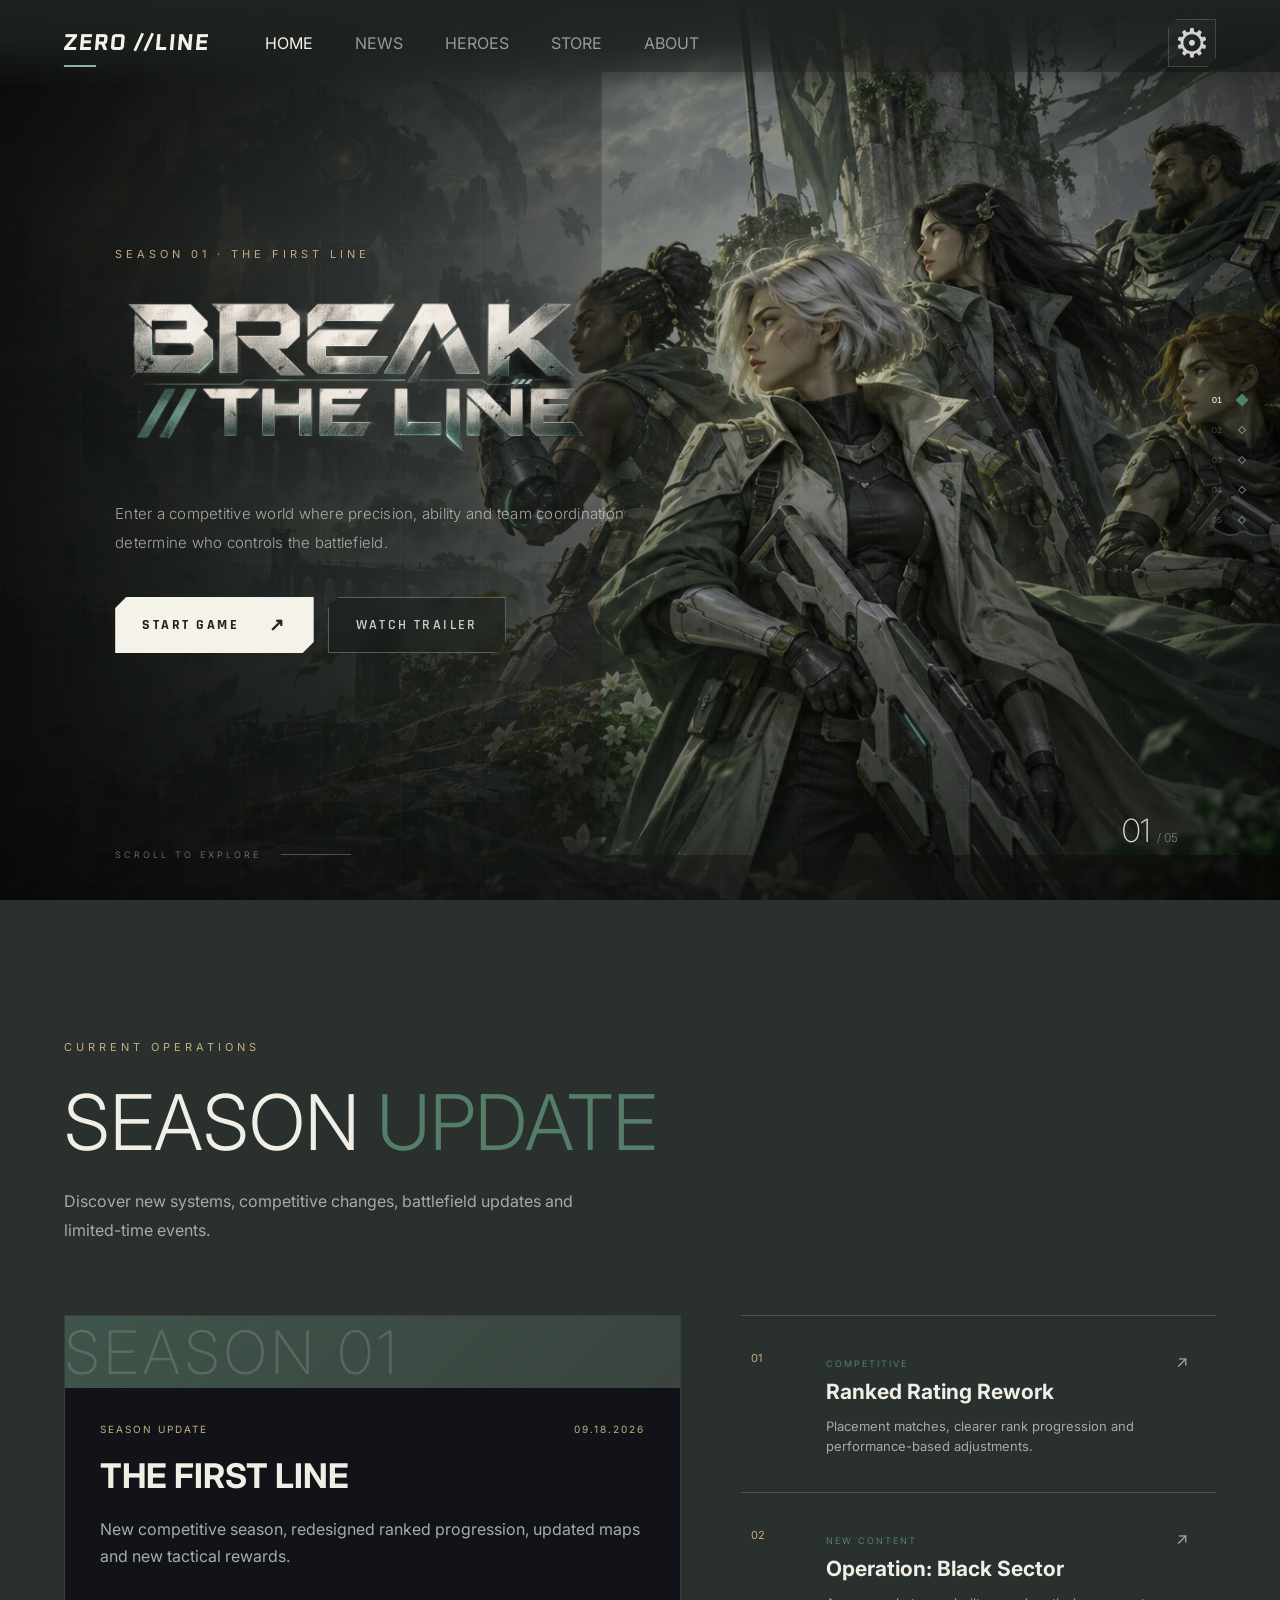
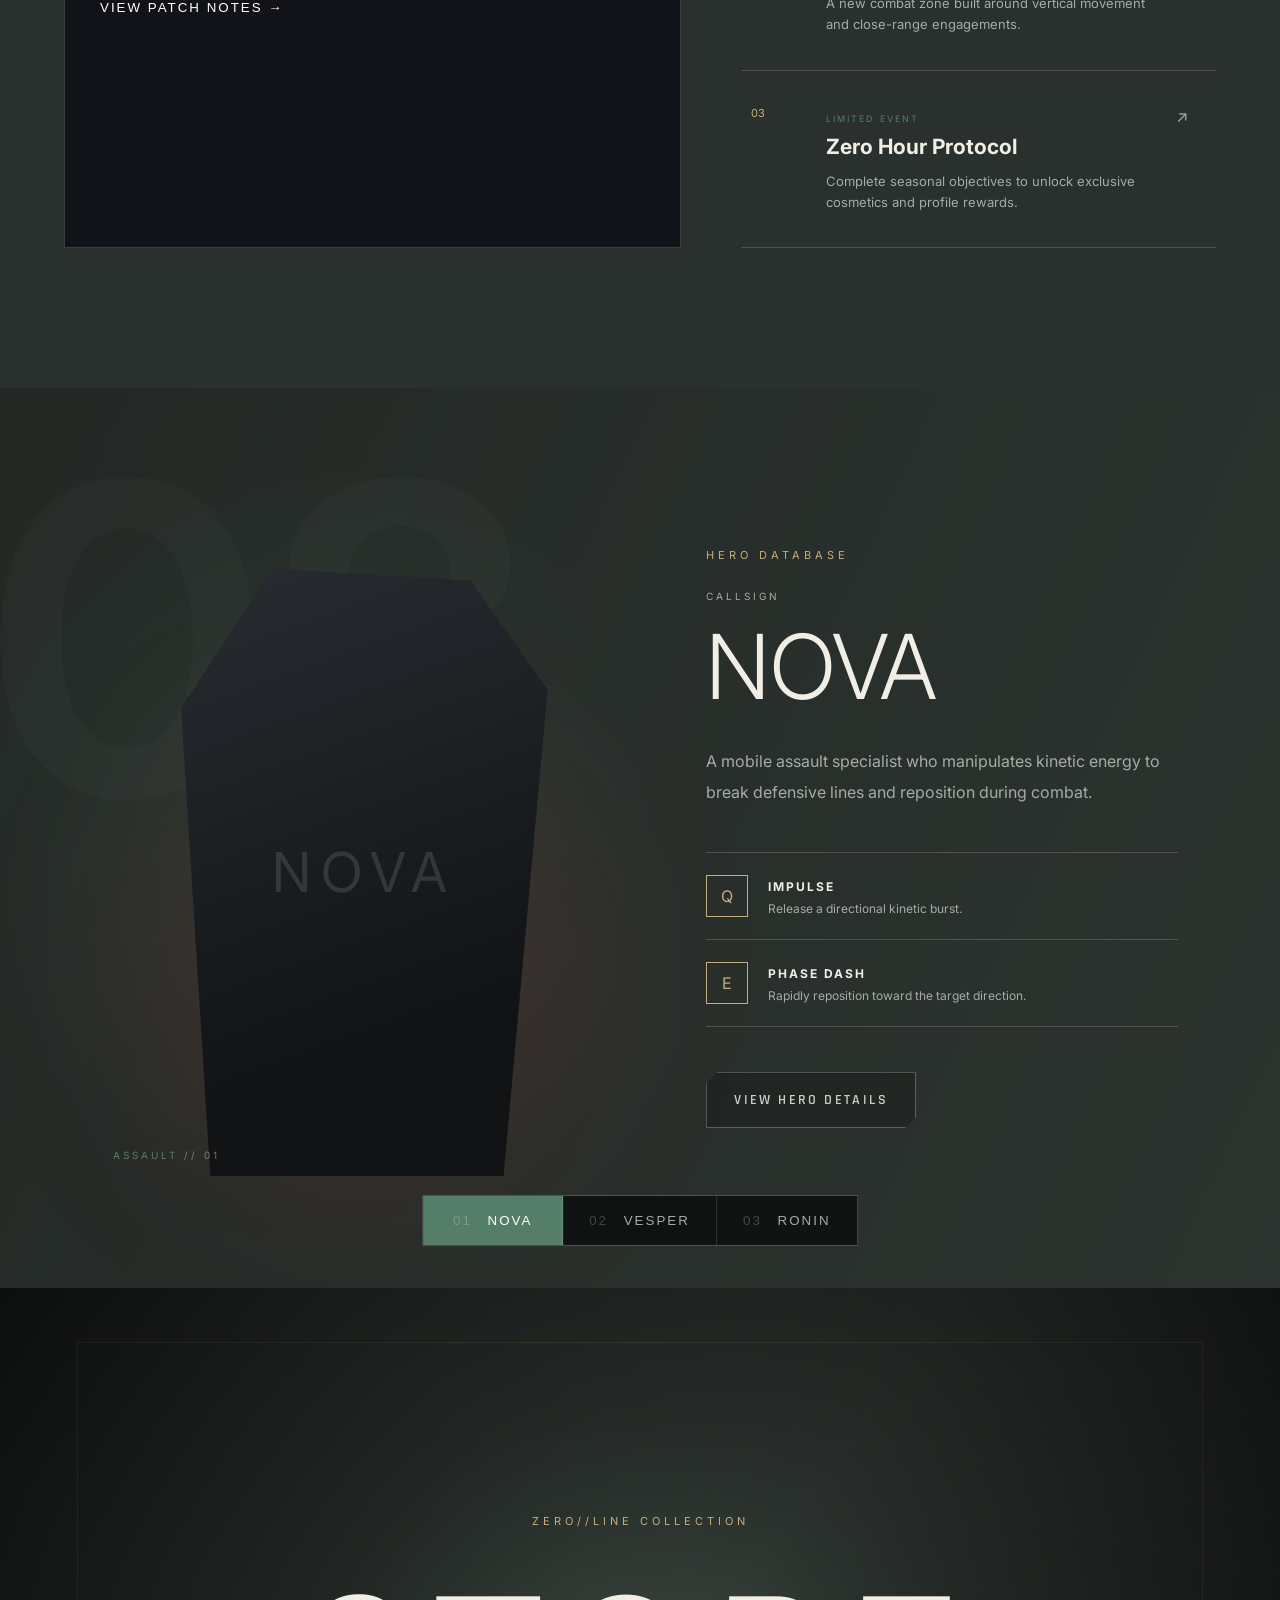
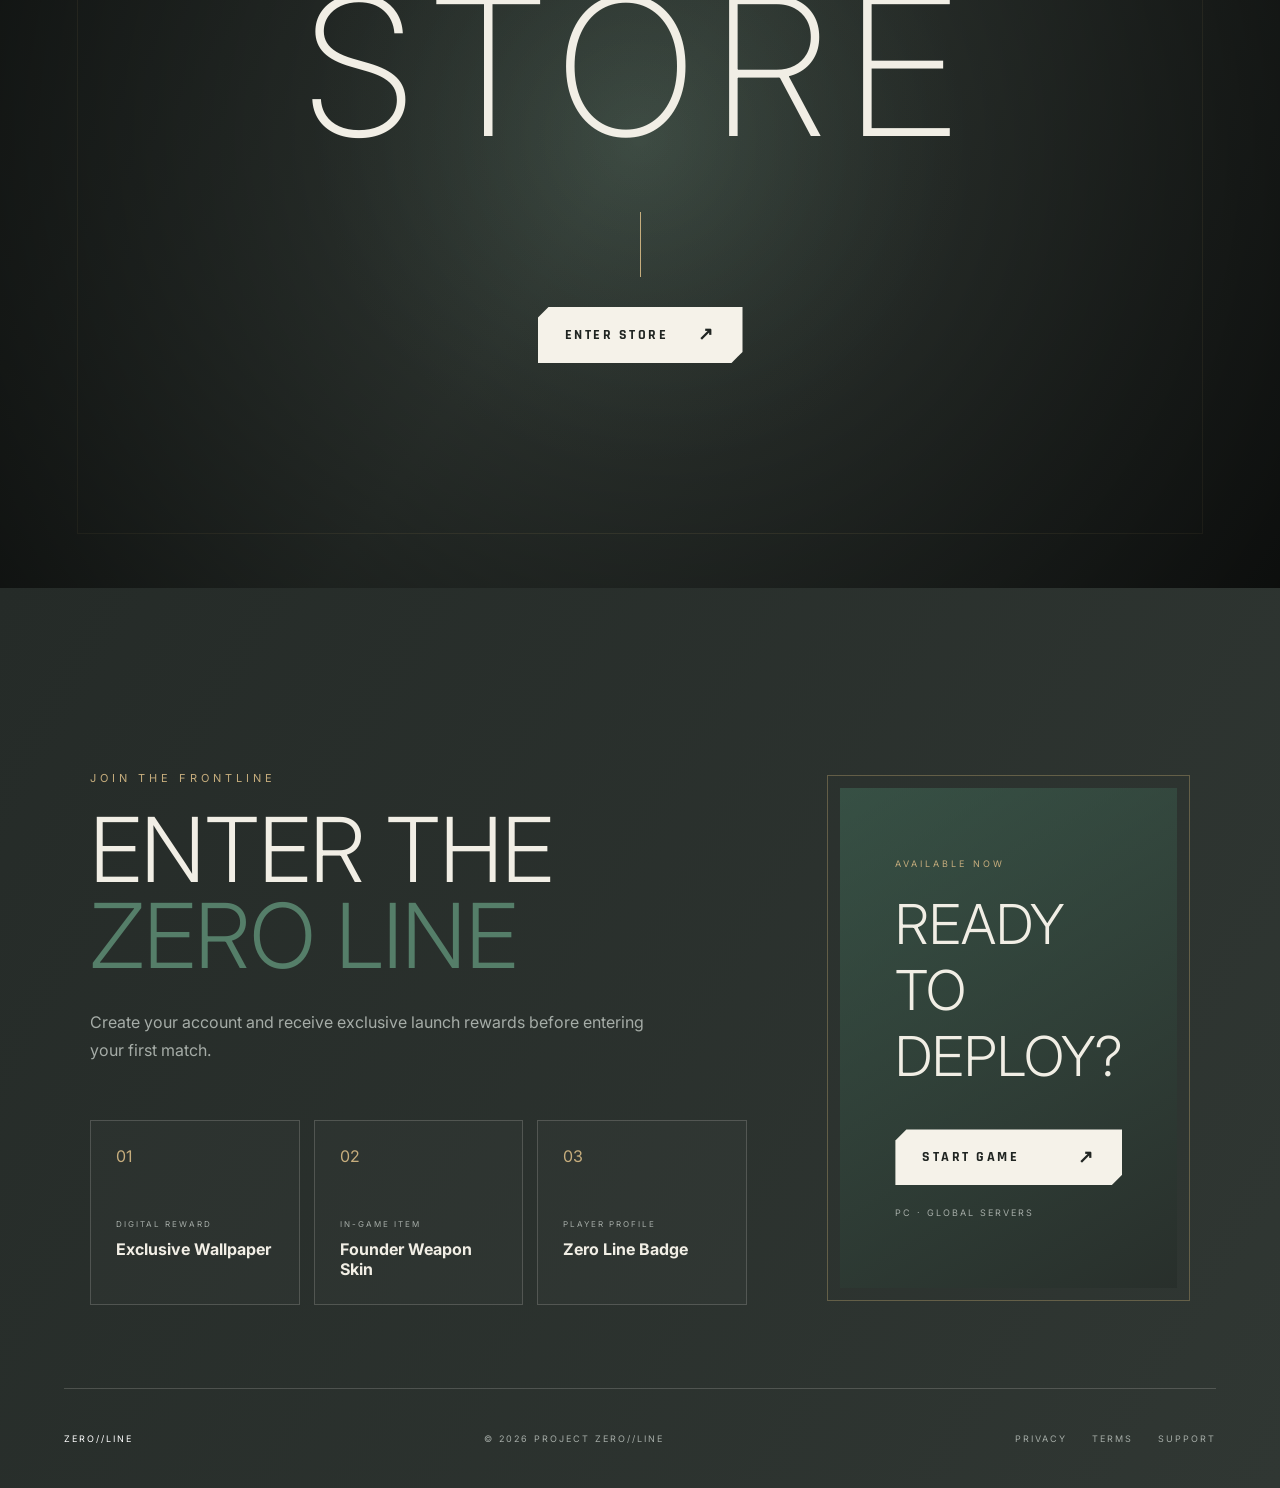
==== index.html @ 8a10694a "Initial commit: ZERO-LINE website" ====
<!DOCTYPE html>
<html lang="en">

<head>
    <meta charset="UTF-8">
    <meta name="viewport" content="width=device-width, initial-scale=1.0">

    <title>PROJECT: ZERO//LINE</title>
    <link rel="preconnect" href="https://fonts.googleapis.com">

    <link rel="preconnect" href="https://fonts.gstatic.com" crossorigin>

    <link
        href="https://fonts.googleapis.com/css2?family=Inter:wght@300;400;500;600&family=Oxanium:wght@400;500;600;700&family=Rajdhani:wght@400;500;600;700&display=swap"
        rel="stylesheet">

    <link rel="stylesheet" href="./mainpage.css">

    <link rel="stylesheet" href="./mainpage.css">
</head>

<body>

    <!-- =========================
         FLOATING PARTICLES
    ========================== -->
    <div class="particle-layer" id="particleLayer"></div>


    <!-- =========================
         HEADER
    ========================== -->
    <header class="site-header">

        <div class="header-inner">

            <!-- Logo + Navigation -->
            <div class="brand-nav">

                <a class="game-logo" href="#home">
                    <span class="logo-zero">ZERO</span>
                    <span class="logo-line">//LINE</span>
                </a>

                <nav class="main-nav">

                    <a href="#home" class="nav-link active">HOME</a>

                    <a href="#updates" class="nav-link">
                        NEWS
                    </a>

                    <a href="#heroes" class="nav-link">
                        HEROES
                    </a>

                    <a href="#store" class="nav-link">
                        STORE
                    </a>

                    <a href="#join" class="nav-link">
                        ABOUT
                    </a>

                </nav>

            </div>


            <!-- Right Actions -->
            <div class="header-actions">

                <button class="icon-button">
                    ⚙
                </button>

            </div>

        </div>

    </header>


    <!-- =========================
         RIGHT PAGE NAVIGATION
    ========================== -->
    <aside class="page-pagination">

        <div class="pagination-progress">
            <div class="pagination-line"></div>
        </div>

        <button class="page-dot active" data-target="home">
            <span class="page-number">01</span>
            <span class="dot"></span>
        </button>

        <button class="page-dot" data-target="updates">
            <span class="page-number">02</span>
            <span class="dot"></span>
        </button>

        <button class="page-dot" data-target="heroes">
            <span class="page-number">03</span>
            <span class="dot"></span>
        </button>

        <button class="page-dot" data-target="store">
            <span class="page-number">04</span>
            <span class="dot"></span>
        </button>

        <button class="page-dot" data-target="join">
            <span class="page-number">05</span>
            <span class="dot"></span>
        </button>

    </aside>


    <main>


        <!-- ==================================================
             PAGE 01
             HERO
        =================================================== -->
        <section class="section hero-section" id="home">

            <div class="hero-background"></div>



            <!-- Glitch Layer -->
            <div class="hero-glitch" id="heroGlitch"></div>

            <div class="hero-vignette"></div>



            <div class="hero-content">

                <p class="eyebrow reveal">
                    SEASON 01 · THE FIRST LINE
                </p>

                <div class="hero-title-wrap">

                    <img src="./image/name_picture.png" alt="Break The Line" class="hero-title-art">

                </div>

                <p class="hero-description reveal">

                    Enter a competitive world where precision,
                    ability and team coordination determine
                    who controls the battlefield.

                </p>


                <div class="hero-buttons reveal">

                    <button class="play-button main-play">
                        START GAME

                        <span>↗</span>
                    </button>

                    <button class="secondary-button">
                        WATCH TRAILER
                    </button>

                </div>

            </div>


            <div class="scroll-hint">

                <span>
                    SCROLL TO EXPLORE
                </span>

                <div class="scroll-line"></div>

            </div>


            <div class="section-index">
                01
                <span>/ 05</span>
            </div>

        </section>



        <!-- ==================================================
             PAGE 02
             UPDATE / NEWS
        =================================================== -->
        <section class="section updates-section" id="updates">

            <div class="section-container">


                <div class="section-heading reveal">

                    <p class="eyebrow">
                        CURRENT OPERATIONS
                    </p>

                    <h2>
                        SEASON
                        <span>UPDATE</span>
                    </h2>

                    <p class="heading-description">

                        Discover new systems, competitive changes,
                        battlefield updates and limited-time events.

                    </p>

                </div>



                <div class="update-layout">


                    <!-- Featured -->
                    <article class="featured-update reveal">

                        <div class="update-image update-image-main">

                            <span>
                                SEASON 01
                            </span>

                        </div>


                        <div class="update-content">

                            <div class="update-meta">

                                <span>SEASON UPDATE</span>

                                <span>09.18.2026</span>

                            </div>


                            <h3>
                                THE FIRST LINE
                            </h3>


                            <p>

                                New competitive season,
                                redesigned ranked progression,
                                updated maps and new tactical rewards.

                            </p>


                            <button class="text-link">

                                VIEW PATCH NOTES

                                <span>→</span>

                            </button>

                        </div>

                    </article>



                    <!-- Cards -->
                    <div class="update-list">


                        <article class="update-card reveal">

                            <div class="update-number">
                                01
                            </div>

                            <div>

                                <span class="card-category">
                                    COMPETITIVE
                                </span>

                                <h4>
                                    Ranked Rating Rework
                                </h4>

                                <p>

                                    Placement matches,
                                    clearer rank progression and
                                    performance-based adjustments.

                                </p>

                            </div>

                            <span class="card-arrow">
                                ↗
                            </span>

                        </article>



                        <article class="update-card reveal">

                            <div class="update-number">
                                02
                            </div>

                            <div>

                                <span class="card-category">
                                    NEW CONTENT
                                </span>

                                <h4>
                                    Operation: Black Sector
                                </h4>

                                <p>

                                    A new combat zone built around
                                    vertical movement and close-range
                                    engagements.

                                </p>

                            </div>

                            <span class="card-arrow">
                                ↗
                            </span>

                        </article>



                        <article class="update-card reveal">

                            <div class="update-number">
                                03
                            </div>

                            <div>

                                <span class="card-category">
                                    LIMITED EVENT
                                </span>

                                <h4>
                                    Zero Hour Protocol
                                </h4>

                                <p>

                                    Complete seasonal objectives
                                    to unlock exclusive cosmetics
                                    and profile rewards.

                                </p>

                            </div>

                            <span class="card-arrow">
                                ↗
                            </span>

                        </article>


                    </div>

                </div>

            </div>

        </section>



        <!-- ==================================================
             PAGE 03
             HERO SHOWCASE
        =================================================== -->
        <section class="section heroes-section" id="heroes">


            <div class="heroes-background-number">
                03
            </div>


            <div class="hero-showcase">


                <!-- LEFT -->
                <div class="hero-art-panel hero-slide-left">

                    <div class="hero-art-glow"></div>

                    <div class="hero-display-image" id="heroImage">

                        <span id="heroImageText">
                            NOVA
                        </span>

                    </div>


                    <div class="hero-role">

                        <span id="heroRole">
                            ASSAULT
                        </span>

                        // 01

                    </div>

                </div>



                <!-- RIGHT -->
                <div class="hero-information hero-slide-right">


                    <p class="eyebrow">
                        HERO DATABASE
                    </p>


                    <div class="hero-name-wrapper">

                        <span class="hero-call-sign">
                            CALLSIGN
                        </span>


                        <h2 id="heroName">
                            NOVA
                        </h2>

                    </div>



                    <p class="hero-lore" id="heroDescription">

                        A mobile assault specialist who manipulates
                        kinetic energy to break defensive lines
                        and reposition during combat.

                    </p>



                    <div class="ability-list">


                        <div class="ability">

                            <span class="ability-key">
                                Q
                            </span>

                            <div>

                                <strong id="ability1Name">
                                    IMPULSE
                                </strong>

                                <p id="ability1Description">
                                    Release a directional kinetic burst.
                                </p>

                            </div>

                        </div>



                        <div class="ability">

                            <span class="ability-key">
                                E
                            </span>

                            <div>

                                <strong id="ability2Name">
                                    PHASE DASH
                                </strong>

                                <p id="ability2Description">
                                    Rapidly reposition toward the target direction.
                                </p>

                            </div>

                        </div>

                    </div>



                    <button class="secondary-button hero-details-button">
                        VIEW HERO DETAILS
                    </button>


                </div>

            </div>



            <!-- HERO SWITCHER -->
            <div class="hero-selector">

                <button class="hero-select active" data-hero="0">

                    <span>01</span>
                    NOVA

                </button>


                <button class="hero-select" data-hero="1">

                    <span>02</span>
                    VESPER

                </button>


                <button class="hero-select" data-hero="2">

                    <span>03</span>
                    RONIN

                </button>


            </div>

        </section>



        <!-- ==================================================
             PAGE 04
             STORE
        =================================================== -->
        <section class="section store-section" id="store">


            <div class="store-background"></div>


            <div class="store-overlay"></div>


            <div class="store-title reveal">

                <p class="eyebrow">
                    ZERO//LINE COLLECTION
                </p>

                <h2>
                    STORE
                </h2>


                <div class="title-line"></div>


                <button class="play-button">
                    ENTER STORE

                    <span>↗</span>
                </button>

            </div>


        </section>



        <!-- ==================================================
             PAGE 05
             JOIN
        =================================================== -->
        <section class="section join-section" id="join">


            <div class="join-grid">


                <!-- LEFT -->
                <div class="join-content">


                    <p class="eyebrow reveal">
                        JOIN THE FRONTLINE
                    </p>


                    <h2 class="reveal">

                        ENTER THE

                        <span>
                            ZERO LINE
                        </span>

                    </h2>


                    <p class="join-description reveal">

                        Create your account and receive exclusive
                        launch rewards before entering your first match.

                    </p>



                    <div class="reward-grid">


                        <article class="reward-card reveal">

                            <div class="reward-icon">
                                01
                            </div>

                            <span>
                                DIGITAL REWARD
                            </span>

                            <h3>
                                Exclusive Wallpaper
                            </h3>

                        </article>



                        <article class="reward-card reveal">

                            <div class="reward-icon">
                                02
                            </div>

                            <span>
                                IN-GAME ITEM
                            </span>

                            <h3>
                                Founder Weapon Skin
                            </h3>

                        </article>



                        <article class="reward-card reveal">

                            <div class="reward-icon">
                                03
                            </div>

                            <span>
                                PLAYER PROFILE
                            </span>

                            <h3>
                                Zero Line Badge
                            </h3>

                        </article>


                    </div>

                </div>



                <!-- RIGHT -->
                <div class="join-action reveal">


                    <div class="join-action-inner">


                        <span class="join-small">
                            AVAILABLE NOW
                        </span>


                        <h3>
                            READY TO
                            <br>
                            DEPLOY?
                        </h3>


                        <button class="play-button join-button">

                            START GAME

                            <span>↗</span>

                        </button>


                        <p>
                            PC · GLOBAL SERVERS
                        </p>


                    </div>

                </div>

            </div>



            <footer>

                <div class="footer-logo">
                    ZERO//LINE
                </div>


                <p>
                    © 2026 PROJECT ZERO//LINE
                </p>


                <div class="footer-links">

                    <a href="#">
                        PRIVACY
                    </a>

                    <a href="#">
                        TERMS
                    </a>

                    <a href="#">
                        SUPPORT
                    </a>

                </div>

            </footer>


        </section>


    </main>

    <script src="./mainpage.js"></script>

</body>

</html>
---- mainpage.css ----
/* =========================================================
   PROJECT ZERO//LINE
   GLOBAL STYLE
========================================================= */

* {
    margin: 0;
    padding: 0;
    box-sizing: border-box;
}

html {
    scroll-behavior: smooth;
}


   body {

    background: var(--black);

    color: var(--white);

    font-family:
        "Inter",
        Arial,
        sans-serif;

    overflow-x: hidden;

}




/* =========================================================
   VARIABLES
========================================================= */

:root {

    /* Main neutral */
    --black: #202522;
    --black-soft: #2B312E;
    --black-card: #353C38;


    /* Typography */
    --white: #F1EEE5;

    --text-bright: #F5F2E9;
    --text-soft: #C4C7C1;
    --text-muted: #929A95;

    --grey: #A5ACA7;


    /* ZERO//LINE brand */
    --brand-green: #557E69;
    --brand-green-light: #8EB59F;


    /* Secondary warm accent */
    --gold: #C6AD7D;
    --gold-light: #DDCDA8;


    /* Compatibility */
    --red: #557E69;


    --border:
        rgba(241, 238, 229, 0.18);

}


/* =========================================================
   HEADER
========================================================= */

.site-header {

    position: fixed;

    top: 0;
    left: 0;

    width: 100%;

    z-index: 1000;

    background:
        linear-gradient(
            180deg,
            rgba(31, 36, 33, 0.96),
            rgba(31, 36, 33, 0.72),
            transparent
        );

    transition: 0.4s;

}


.site-header.scrolled {

    backdrop-filter: blur(14px);

    background:
        rgba(35, 40, 37, 0.9);

    border-bottom:
        1px solid var(--border);

}

.header-inner {

    height: 86px;

    padding:
        0 5vw;

    display: flex;

    align-items: center;

    justify-content: space-between;

}


.brand-nav {

    display: flex;

    align-items: center;

    gap: 55px;

}


.game-logo {

    position: relative;

    display: flex;

    align-items: center;

    gap: 7px;

    text-decoration: none;

    font-family:
        "Oxanium",
        sans-serif;

    font-size: 23px;

    font-weight: 700;

    letter-spacing: 1px;

    color: var(--white);

    transform:
        skewX(-5deg);

}


.logo-zero {

    color:
        var(--text-bright);

}


.logo-slash {

    color:
        var(--brand-green-light);

}

.logo-line {

    color:
        var(--text-bright);

}



/* Logo 下方小结构线 */

.game-logo::after {

    content: "";

    position: absolute;

    left: 2px;

    bottom: -9px;

    width: 32px;

    height: 2px;

    background:
        var(--brand-green-light);

    transform:
        skewX(25deg);

}


.main-nav {

    display: flex;

    align-items: center;

    gap: 42px;

}


.nav-link {

    color:
        rgba(241, 238, 229, 0.58);
    text-decoration: none;

}



.nav-link:hover {

    color:
        var(--text-bright);

}


/* 不再使用普通横线 */

.nav-link::after {

    background:
        var(--brand-green-light);

}


.nav-link:hover::after,
.nav-link.active::after {

    width: 22px;

}




.nav-link.active {

    color:
        var(--text-bright);

}


.header-actions {

    display: flex;

    gap: 15px;

    align-items: center;

}

.header-actions .play-button {

    background:
        var(--brand-green);

    color:
        #F4F2EA;

}


.header-actions .play-button:hover {

    background:
        var(--brand-green-light);

    color:
        #17201B;

}


.icon-button {

    position: relative;

    font-size: 40px;

    width: 48px;

    height: 48px;

    border:
        1px solid
        rgba(233, 230, 220, 0.18);

    background:
        rgba(255,255,255,0.025);

    color:
        rgba(255,255,255,0.8);

    cursor:
        pointer;

    clip-path:
        polygon(
            9px 0,
            100% 0,
            100% calc(100% - 9px),
            calc(100% - 9px) 100%,
            0 100%,
            0 9px
        );

    transition:
        all 0.25s ease;

}


.icon-button:hover {

    color:
        var(--brand-green-light);

    border-color:
        var(--brand-green-light);

    background:
        rgba(125,181,148,0.06);

}

/* =========================================================
   BUTTONS
========================================================= */

.play-button.small {

    min-width: 165px;

    min-height: 48px;

    padding:
        0 22px;

    font-size: 12px;

    letter-spacing: 2.4px;

}

.play-button {

    position: relative;

    min-width: 190px;

    min-height: 56px;

    padding:
        0 27px;

    border: none;

    background:
        var(--text-bright);

    color:
        #202522;

    display:
        inline-flex;

    align-items: center;

    justify-content: space-between;

    gap: 30px;

    font-family:
        "Rajdhani",
        sans-serif;

    font-size: 14px;

    font-weight: 700;

    letter-spacing: 2.5px;

    cursor: pointer;

    clip-path:
        polygon(
            11px 0,
            100% 0,
            100% calc(100% - 11px),
            calc(100% - 11px) 100%,
            0 100%,
            0 11px
        );

    transition:
        background 0.25s ease,
        color 0.25s ease,
        transform 0.25s ease,
        box-shadow 0.25s ease;

}


.play-button:hover {

    background:
        var(--brand-green-light);

    color:
        #18201C;

    transform:
        translateY(-3px);

    box-shadow:
        0 10px 32px
        rgba(142, 181, 159, 0.18);

}


.play-button span {

    font-size: 18px;

    transition:
        transform 0.25s ease;

}


.play-button:hover span {

    transform:
        translate(
            3px,
            -3px
        );

}


.secondary-button {

    min-height: 56px;

    padding:
        0 27px;

    background:
        rgba(20, 25, 22, 0.38);

    color:
        rgba(245, 242, 233, 0.82);

    border:
        1px solid
        rgba(245, 242, 233, 0.28);

    backdrop-filter:
        blur(9px);

    font-family:
        "Rajdhani",
        sans-serif;

    font-size: 14px;

    font-weight: 600;

    letter-spacing: 2.4px;

    cursor: pointer;

    clip-path:
        polygon(
            11px 0,
            100% 0,
            100% calc(100% - 11px),
            calc(100% - 11px) 100%,
            0 100%,
            0 11px
        );

    transition: 0.3s ease;

}


.secondary-button:hover {

    color:
        var(--text-bright);

    border-color:
        var(--brand-green-light);

    background:
        rgba(142, 181, 159, 0.08);

    transform:
        translateY(-3px);

}

/* =========================================================
   GLOBAL SECTIONS
========================================================= */

.section {

    position: relative;

    min-height: 100vh;

    overflow: hidden;

}


.section-container {

    width: 90%;

    max-width: 1450px;

    margin: auto;

    padding:
        140px 0;

}


.eyebrow {

    color:
        var(--gold);

    letter-spacing:
        4px;

    font-size:
        11px;

    margin-bottom:
        22px;

}


/* =========================================================
   PAGE 01 — HERO
========================================================= */

.hero-section {

    display: flex;

    align-items: center;

    background: var(--black);


}



.hero-background {

    position: absolute;

    inset: 0;

    background-image:

        linear-gradient(
            90deg,
            rgba(19, 24, 21, 0.96) 0%,
            rgba(19, 24, 21, 0.74) 34%,
            rgba(19, 24, 21, 0.25) 65%,
            rgba(19, 24, 21, 0.36) 100%
        ),

        linear-gradient(
            180deg,
            rgba(9, 12, 10, 0.42),
            transparent 27%,
            rgba(9, 12, 10, 0.18) 65%,
            rgba(9, 12, 10, 0.65)
        ),

        url("./image/mainpage.png");

    background-size:
        cover;

    background-position:
        center;

    background-repeat:
        no-repeat;

}

/* =========================================================
   HERO GLITCH EFFECT
========================================================= */

.hero-glitch {

    position: absolute;

    inset: 0;

    z-index: 2;

    pointer-events: none;

    opacity: 0;


    /*
        必须和 hero-background
        使用同一张图片
    */

    background-image:
        url("./images/home-hero.jpg");

    background-size:
        cover;

    background-position:
        center;

    background-repeat:
        no-repeat;


    /*
        只让右边人物区域出现故障
    */

    clip-path:
        inset(
            8% 0 5% 47%
        );

}


/* 第一层残影 */

.hero-glitch::before {

    content: "";

    position: absolute;

    inset: 0;

    background-image:
        url("./images/home-hero.jpg");

    background-size:
        cover;

    background-position:
        center;

    background-repeat:
        no-repeat;

    opacity: 0;

    mix-blend-mode:
        screen;

}


/* 第二层残影 */

.hero-glitch::after {

    content: "";

    position: absolute;

    inset: 0;

    background-image:
        url("./image/mainpage.png");

    background-size:
        cover;

    background-position:
        center;

    background-repeat:
        no-repeat;

    opacity: 0;

    mix-blend-mode:
        screen;

}

/* =========================================================
   GLITCH ACTIVE
========================================================= */

.hero-glitch.glitch-active {

    opacity: 0.72;

    animation:
        heroGlitchMain
        420ms
        steps(2, end);

}


.hero-glitch.glitch-active::before {

    opacity: 0.35;

    filter:
        brightness(1.25)
        contrast(1.15);

    animation:
        heroGlitchBefore
        420ms
        steps(2, end);

}


.hero-glitch.glitch-active::after {

    opacity: 0.22;

    filter:
        sepia(0.15)
        hue-rotate(70deg)
        saturate(1.3);

    animation:
        heroGlitchAfter
        420ms
        steps(2, end);

}

@keyframes heroGlitchMain {

    0% {

        transform:
            translateX(0);

        clip-path:
            inset(
                8% 0 5% 47%
            );

    }


    12% {

        transform:
            translateX(-10px);

        clip-path:
            inset(
                18% 0 59% 47%
            );

    }


    22% {

        transform:
            translateX(8px);

        clip-path:
            inset(
                53% 0 24% 47%
            );

    }


    34% {

        transform:
            translateX(-4px);

        clip-path:
            inset(
                32% 0 42% 47%
            );

    }


    47% {

        transform:
            translateX(11px);

        clip-path:
            inset(
                66% 0 12% 47%
            );

    }


    58% {

        transform:
            translateX(0);

        clip-path:
            inset(
                8% 0 5% 47%
            );

    }


    67% {

        opacity: 0;

    }


    72% {

        opacity: 0.65;

        transform:
            translateX(-6px);

    }


    82% {

        transform:
            translateX(4px);

    }


    100% {

        transform:
            translateX(0);

        opacity: 0;

    }

}

@keyframes heroGlitchBefore {

    0% {

        transform:
            translateX(0);

    }


    18% {

        transform:
            translateX(14px);

    }


    36% {

        transform:
            translateX(-9px);

    }


    52% {

        transform:
            translateX(6px);

    }


    70% {

        opacity: 0;

    }


    82% {

        opacity: 0.25;

        transform:
            translateX(-5px);

    }


    100% {

        transform:
            translateX(0);

        opacity: 0;

    }

}



@keyframes heroGlitchAfter {

    0% {

        transform:
            translateX(0);

    }


    14% {

        transform:
            translateX(-13px);

    }


    31% {

        transform:
            translateX(7px);

    }


    49% {

        transform:
            translateX(-5px);

    }


    65% {

        opacity: 0;

    }


    80% {

        opacity: 0.2;

        transform:
            translateX(4px);

    }


    100% {

        transform:
            translateX(0);

        opacity: 0;

    }

}

.hero-glitch.glitch-active {

    opacity: 0.72;

    animation:
        heroGlitchMain
        420ms
        steps(2, end);

    filter:
        brightness(1.18)
        contrast(1.12);

}

.hero-background::before {

    content: "";

    position: absolute;

    inset: 0;

    background-image:

        linear-gradient(
            rgba(255,255,255,0.018) 1px,
            transparent 1px
        ),

        linear-gradient(
            90deg,
            rgba(255,255,255,0.018) 1px,
            transparent 1px
        );

    background-size:
        80px 80px;

}


.hero-vignette {

    position: absolute;

    inset: 0;

    background:
        radial-gradient(
            circle,
            transparent 40%,
            rgba(0,0,0,0.72) 110%
        );

}


.hero-content {

    position: relative;

    z-index: 10;

    margin-left: 9vw;

    width: 47%;

}


.hero-title-wrap {

    position: relative;

    width: 80%;

    max-width: 820px;

    margin-bottom: 42px;

}


.hero-title-art {

    display: block;

    width: 100%;

    height: auto;

    filter:
        drop-shadow(
            0 12px 32px
            rgba(0, 0, 0, 0.28)
        );

}

/* .hero-title {

    position: relative;

    font-family:
        "Oxanium",
        sans-serif;

    font-size:
        clamp(88px, 8.5vw, 150px);

    font-weight: 600;

    line-height: 0.82;

    letter-spacing: -6px;

    margin-bottom: 48px;

    text-transform: uppercase;

    max-width: 760px;

}

.hero-content .eyebrow {

    color:
        var(--gold-light);

}

.hero-content .eyebrow::before {

    background:
        var(--brand-green-light);

}

.hero-title span {

    position: relative;

    display: block;

    margin-left: 22px;

    margin-top: 10px;

    color: var(--text-bright);

    font-weight: 650;

    letter-spacing: -8px;

}

.hero-title span::before {

    content: "";

    position: absolute;

    left: -18px;

    top: 16%;

    width: 5px;

    height: 42%;

    background:
        var(--brand-green-light);

}

.hero-title span::after {

    content: "";

    position: absolute;

    width: 58px;

    height: 6px;

    right: 2%;

    top: 13%;

    background:
        var(--black);

    transform:
        skewX(-35deg);

    opacity:
        0.9;

} */


.hero-description {

    max-width: 520px;

    margin-top: 10px;

    color:
        rgba(233, 230, 220, 0.68);

    font-size: 15px;

    font-weight: 300;

    line-height: 1.9;

    letter-spacing: 0.25px;

}

.hero-buttons {

    display:
        flex;

    gap:
        14px;

    margin-top:
        40px;

}


.hero-character-placeholder {

    position:
        absolute;

    width:
        45%;

    height:
        83%;

    right:
        5%;

    bottom:
        0;

    display:
        flex;

    justify-content:
        center;

}


.character-light {

    position:
        absolute;

    width:
        500px;

    height:
        500px;

    top:
        15%;

    border-radius:
        50%;

    background:
        rgba(163, 36, 41, 0.16);

    filter:
        blur(80px);

}


.character-shape {

    position:
        absolute;

    bottom:
        -10%;

    width:
        300px;

    height:
        80%;

    background:
        linear-gradient(
            160deg,
            #292c31,
            #101113 65%
        );

    clip-path:
        polygon(
            40% 0,
            62% 3%,
            71% 17%,
            68% 34%,
            89% 100%,
            17% 100%,
            29% 34%,
            26% 16%
        );

    opacity:
        0.9;

}


.character-label {

    position:
        absolute;

    bottom:
        80px;

    color:
        rgba(255,255,255,0.2);

    letter-spacing:
        6px;

    font-size:
        10px;

}


.scroll-hint {

    position:
        absolute;

    bottom:
        40px;

    left:
        9vw;

    display:
        flex;

    align-items:
        center;

    gap:
        20px;

    color:
        rgba(255,255,255,0.36);

    font-size:
        9px;

    letter-spacing:
        3px;

}


.scroll-line {

    width:
        70px;

    height:
        1px;

    background:
        rgba(255,255,255,0.25);

}


.section-index {

    position:
        absolute;

    right:
        8%;

    bottom:
        50px;

    font-size:
        32px;

    font-weight:
        200;

}


.section-index span {

    font-size:
        12px;

    color:
        var(--grey);

}


/* =========================================================
   PAGE 02 — UPDATE
========================================================= */

.updates-section {

    background: #29302D;

}


.section-heading {

    margin-bottom:
        70px;

}


.section-heading h2 {

    font-size:
        clamp(50px, 6vw, 90px);

    font-weight:
        300;

}


.section-heading h2 span {

    color:
        var(--red);

}


.heading-description {

    max-width:
        550px;

    margin-top:
        18px;

    color:
        var(--grey);

    line-height:
        1.8;

}


.update-layout {

    display:
        grid;

    grid-template-columns:
        1.3fr 1fr;

    gap:
        60px;

}


.featured-update {

    background:
        #111318;

    border:
        1px solid var(--border);

}


.update-image {

    background:

        linear-gradient(
            135deg,
            rgba(71, 122, 99, 0.32),
            transparent
        ),

        #3A433E;

}

.update-image span {

    font-size:
        60px;

    font-weight:
        200;

    letter-spacing:
        5px;

    color:
        rgba(255,255,255,0.15);

}


.update-content {

    padding:
        35px;

}


.update-meta {

    display:
        flex;

    justify-content:
        space-between;

    color:
        var(--gold);

    font-size:
        10px;

    letter-spacing:
        2px;

}


.update-content h3 {

    font-size:
        34px;

    margin:
        20px 0;

}


.update-content p {

    color:
        var(--grey);

    line-height:
        1.7;

}


.text-link {

    margin-top:
        30px;

    border:
        none;

    background:
        transparent;

    color:
        white;

    letter-spacing:
        2px;

    cursor:
        pointer;

}


.update-list {

    border-top:
        1px solid var(--border);

}


.update-card {

    display:
        grid;

    grid-template-columns:
        55px 1fr 30px;

    gap:
        20px;

    padding:
        35px 10px;

    border-bottom:
        1px solid var(--border);

    transition:
        0.3s;

    cursor:
        pointer;

}


.update-card:hover {

    background:
        rgba(255,255,255,0.025);

    padding-left:
        20px;

}


.update-number {

    color:
        var(--gold);

    font-size:
        11px;

}


.card-category {

    color:
        var(--red);

    font-size:
        9px;

    letter-spacing:
        2px;

}


.update-card h4 {

    font-size:
        21px;

    margin:
        8px 0 12px;

}


.update-card p {

    color:
        var(--grey);

    font-size:
        13px;

    line-height:
        1.6;

}


.card-arrow {

    color:
        var(--grey);

}


/* =========================================================
   PAGE 03 — HERO SHOWCASE
========================================================= */

.heroes-section {

    background:

        radial-gradient(
            circle at 25% 50%,
            rgba(71, 122, 99, 0.18),
            transparent 35%
        ),

        linear-gradient(
            115deg,
            #232825,
            #2D3430
        );

}


.heroes-background-number {

    position:
        absolute;

    left:
        -1%;

    top:
        4%;

    font-size:
        430px;

    line-height:
        1;

    color:
        rgba(255,255,255,0.018);

    font-weight:
        700;

}


.hero-showcase {

    position:
        relative;

    width:
        84%;

    height:
        100vh;

    margin:
        auto;

    display:
        grid;

    grid-template-columns:
        1fr 0.9fr;

    align-items:
        center;

    gap:
        80px;

}


.hero-art-panel {

    position:
        relative;

    height:
        75vh;

    display:
        flex;

    align-items:
        flex-end;

    justify-content:
        center;

}


.hero-art-glow {

    position:
        absolute;

    width:
        420px;

    height:
        420px;

    border-radius:
        50%;

    background:
        rgba(166, 38, 43, 0.18);

    filter:
        blur(90px);

}


.hero-display-image {

    position:
        relative;

    width:
        70%;

    height:
        90%;

    display:
        flex;

    align-items:
        center;

    justify-content:
        center;

    background:
        linear-gradient(
            160deg,
            #282c31,
            #111315 75%
        );

    clip-path:
        polygon(
            25% 0,
            79% 2%,
            100% 20%,
            88% 100%,
            8% 100%,
            0 23%
        );

    transition:
        opacity .35s,
        transform .5s;

}


.hero-display-image span {

    font-size:
        55px;

    letter-spacing:
        10px;

    color:
        rgba(255,255,255,0.12);

}


.hero-role {

    position:
        absolute;

    bottom:
        15px;

    left:
        2%;

    color:
        rgba(255,255,255,0.4);

    letter-spacing:
        3px;

    font-size:
        10px;

}


.hero-role span {

    color:
        var(--red);

}


.hero-information {

    max-width:
        550px;

}


.hero-call-sign {

    color:
        var(--grey);

    font-size:
        10px;

    letter-spacing:
        3px;

}


.hero-name-wrapper h2 {

    font-size:
        clamp(60px, 7vw, 110px);

    font-weight:
        300;

    margin:
        8px 0 25px;

}


.hero-lore {

    color:
        var(--grey);

    line-height:
        1.9;

}


.ability-list {

    margin:
        45px 0;

}


.ability {

    display:
        flex;

    gap:
        20px;

    padding:
        22px 0;

    border-top:
        1px solid var(--border);

}


.ability:last-child {

    border-bottom:
        1px solid var(--border);

}


.ability-key {

    width:
        42px;

    height:
        42px;

    border:
        1px solid var(--gold);

    color:
        var(--gold);

    display:
        flex;

    align-items:
        center;

    justify-content:
        center;

}


.ability strong {

    font-size:
        12px;

    letter-spacing:
        2px;

}


.ability p {

    color:
        var(--grey);

    margin-top:
        6px;

    font-size:
        12px;

}


.hero-selector {

    position:
        absolute;

    bottom:
        42px;

    left:
        50%;

    transform:
        translateX(-50%);

    display:
        flex;

    border:
        1px solid var(--border);

}


.hero-select {

    min-width:
        140px;

    padding:
        17px 26px;

    background:
        rgba(8,9,10,0.75);

    color:
        var(--grey);

    border:
        none;

    border-right:
        1px solid var(--border);

    cursor:
        pointer;

    letter-spacing:
        2px;

}


.hero-select:last-child {

    border-right:
        none;

}


.hero-select span {

    margin-right:
        10px;

    color:
        rgba(255,255,255,0.22);

}


.hero-select.active {

    color:
        white;

    background:
        var(--red);

}


/* =========================================================
   PAGE 04 — STORE
========================================================= */

.store-section {

    display:
        flex;

    align-items:
        center;

    justify-content:
        center;

}


.store-background {

    
    position: absolute;

    inset: 0;

    background:

        radial-gradient(
            circle at center,
            rgba(125, 181, 148, 0.12),
            transparent 42%
        ),

        linear-gradient(
            125deg,
            #252B28,
            #353D38,
            #242926
        );

}


.store-background::after {

    content:
        "";

    position:
        absolute;

    inset:
        6%;

    border:
        1px solid rgba(182,160,108,0.2);

}


.store-overlay {

    position:
        absolute;

    inset:
        0;

    background:
        radial-gradient(
            circle,
            transparent,
            rgba(0,0,0,0.65)
        );

}


.store-title {

    position:
        relative;

    z-index:
        5;

    text-align:
        center;

}


.store-title h2 {

    font-size:
        clamp(100px, 15vw, 240px);

    font-weight:
        200;

    letter-spacing:
        20px;

}


.title-line {

    width:
        1px;

    height:
        65px;

    margin:
        30px auto;

    background:
        var(--gold);

}


/* =========================================================
   PAGE 05 — JOIN
========================================================= */

.join-section {

    background:

        linear-gradient(
            120deg,
            #252B28,
            #303733
        );

    display: flex;

    flex-direction: column;

}


.join-grid {

    width:
        86%;

    flex:
        1;

    margin:
        auto;

    display:
        grid;

    grid-template-columns:
        1.3fr .7fr;

    align-items:
        center;

    gap:
        80px;

    padding-top:
        100px;

}


.join-content h2 {

    font-size:
        clamp(55px, 7vw, 100px);

    font-weight:
        300;

    line-height:
        .95;

}


.join-content h2 span {

    display:
        block;

    color:
        var(--red);

}


.join-description {

    color:
        var(--grey);

    max-width:
        580px;

    margin-top:
        30px;

    line-height:
        1.8;

}


.reward-grid {

    margin-top:
        55px;

    display:
        grid;

    grid-template-columns:
        repeat(3,1fr);

    gap:
        14px;

}


.reward-card {

    min-height:
        180px;

    border:
        1px solid var(--border);

    padding:
        25px;

    background:
        rgba(255,255,255,0.02);

    transition:
        .3s;

}


.reward-card:hover {

    transform:
        translateY(-8px);

    border-color:
        var(--gold);

}


.reward-icon {

    color:
        var(--gold);

    margin-bottom:
        45px;

}


.reward-card span {

    color:
        var(--grey);

    font-size:
        8px;

    letter-spacing:
        2px;

}


.reward-card h3 {

    margin-top:
        8px;

    font-size:
        16px;

}


.join-action {

    border:
        1px solid rgba(182,160,108,.4);

    padding:
        12px;

}


.join-action-inner {

    min-height: 500px;

    padding: 55px;

    display: flex;

    flex-direction: column;

    justify-content: center;

    background:

        linear-gradient(
            150deg,
            rgba(71, 122, 99, 0.42),
            rgba(40, 47, 43, 0.96)
        );

}


.join-small {

    color:
        var(--gold);

    font-size:
        9px;

    letter-spacing:
        3px;

}


.join-action h3 {

    font-size:
        55px;

    font-weight:
        300;

    margin:
        22px 0 40px;

}


.join-button {

    justify-content:
        space-between;

}


.join-action p {

    margin-top:
        22px;

    color:
        var(--grey);

    font-size:
        9px;

    letter-spacing:
        2px;

}


/* =========================================================
   FOOTER
========================================================= */

footer {

    height:
        100px;

    width:
        90%;

    margin:
        auto;

    border-top:
        1px solid var(--border);

    display:
        flex;

    justify-content:
        space-between;

    align-items:
        center;

    color:
        var(--grey);

    font-size:
        9px;

    letter-spacing:
        2px;

}


.footer-logo {

    color:
        white;

}


.footer-links {

    display:
        flex;

    gap:
        25px;

}


.footer-links a {

    color:
        var(--grey);

    text-decoration:
        none;

}


/* =========================================================
   PAGE NAVIGATION
========================================================= */

.page-pagination {

    position:
        fixed;

    right:
        35px;

    top:
        50%;

    transform:
        translateY(-50%);

    z-index:
        900;

    display:
        flex;

    flex-direction:
        column;

    gap:
        20px;

}


.page-dot {

    display:
        flex;

    align-items:
        center;

    gap:
        12px;

    background:
        none;

    border:
        none;

    color:
        rgba(255,255,255,.25);

    cursor:
        pointer;

}


.page-number {

    width:
        20px;

    font-size:
        9px;

    transition:
        .3s;

}


.dot {

    display:
        block;

    width:
        6px;

    height:
        6px;

    border:
        1px solid rgba(255,255,255,.4);

    transform:
        rotate(45deg);

    transition:
        .3s;

}


.page-dot.active {

    color:
        white;

}


.page-dot.active .dot {

    transform:
        rotate(45deg)
        scale(1.5);

    background:
        var(--red);

    border-color:
        var(--red);

}


/* =========================================================
   PARTICLES
========================================================= */

/* =========================================================
   FLOATING PETALS / PARTICLES
========================================================= */

.particle-layer {

    position: fixed;

    inset: 0;

    width: 100%;
    height: 100%;

    pointer-events: none;

    overflow: hidden;

    z-index: 850;

}


/* 单个花瓣 */

.particle {

    position: absolute;

    top: -8vh;

    width: 12px;
    height: 6px;

    opacity: 0;

    border-radius:
        80% 10% 80% 10%;

    background:
        var(--brand-green-light);

    box-shadow:
        0 0 10px
        rgba(142, 181, 159, 0.22);

    transform-origin: center;

    will-change:
        transform,
        opacity;

    animation:
        fallParticle
        linear
        infinite;

}


/* 给花瓣一点高光 */

.particle::after {

    content: "";

    position: absolute;

    inset: 1px;

    border-radius: inherit;

    background:
        linear-gradient(
            135deg,
            rgba(255,255,255,0.38),
            transparent 60%
        );

    opacity: 0.5;

}


/* =========================================================
   三种远近层级
========================================================= */


/* 远景 */

.particle.far {

    opacity: 0;

    filter:
        blur(1px);

    transform:
        scale(0.55);

}


/* 中景 */

.particle.mid {

    filter:
        blur(0.3px);

    transform:
        scale(0.9);

}


/* 前景 */

.particle.near {

    filter:
        blur(0.7px);

    transform:
        scale(1.35);

    box-shadow:
        0 0 18px
        rgba(142, 181, 159, 0.3);

}


/* =========================================================
   FALL ANIMATION
========================================================= */

@keyframes fallParticle {

    0% {

        transform:
            translate3d(
                0,
                -10vh,
                0
            )
            rotate(0deg)
            scale(var(--scale));

        opacity: 0;

    }


    8% {

        opacity:
            var(--particle-opacity);

    }


    25% {

        transform:
            translate3d(
                calc(var(--drift) * 0.35),
                25vh,
                0
            )
            rotate(110deg)
            scale(var(--scale));

    }


    50% {

        transform:
            translate3d(
                calc(var(--drift) * -0.2),
                55vh,
                0
            )
            rotate(240deg)
            scale(var(--scale));

    }


    75% {

        transform:
            translate3d(
                calc(var(--drift) * 0.65),
                82vh,
                0
            )
            rotate(390deg)
            scale(var(--scale));

        opacity:
            calc(
                var(--particle-opacity) * 0.8
            );

    }


    100% {

        transform:
            translate3d(
                var(--drift),
                112vh,
                0
            )
            rotate(540deg)
            scale(var(--scale));

        opacity: 0;

    }

}

/* =========================================================
   INITIAL PARTICLES

   页面第一次打开时已经存在于屏幕中的花瓣
========================================================= */

.initial-particle {

    animation-name:
        initialParticleFall;

}


@keyframes initialParticleFall {

    0% {

        transform:
            translate3d(
                0,
                0,
                0
            )
            rotate(0deg)
            scale(var(--scale));

        opacity:
            var(--particle-opacity);

    }


    25% {

        transform:
            translate3d(
                calc(var(--drift) * 0.25),
                18vh,
                0
            )
            rotate(120deg)
            scale(var(--scale));

        opacity:
            var(--particle-opacity);

    }


    50% {

        transform:
            translate3d(
                calc(var(--drift) * -0.15),
                38vh,
                0
            )
            rotate(260deg)
            scale(var(--scale));

    }


    75% {

        transform:
            translate3d(
                calc(var(--drift) * 0.6),
                62vh,
                0
            )
            rotate(410deg)
            scale(var(--scale));

        opacity:
            calc(
                var(--particle-opacity) * 0.75
            );

    }


    100% {

        transform:
            translate3d(
                var(--drift),
                100vh,
                0
            )
            rotate(560deg)
            scale(var(--scale));

        opacity: 0;

    }

}

/* =========================================================
   SCROLL REVEAL
========================================================= */

.reveal {

    opacity:
        0;

    transform:
        translateY(40px);

    transition:
        opacity .9s ease,
        transform .9s ease;

}


.reveal.visible {

    opacity:
        1;

    transform:
        translateY(0);

}


/* HERO PAGE ENTER */

.hero-slide-left {

    transition:
        transform .9s ease,
        opacity .9s ease;

}


.hero-slide-right {

    transition:
        transform .9s ease,
        opacity .9s ease;

}


.heroes-section:not(.heroes-visible)
.hero-slide-left {

    opacity:
        0;

    transform:
        translateX(-130px);

}


.heroes-section:not(.heroes-visible)
.hero-slide-right {

    opacity:
        0;

    transform:
        translateX(130px);

}


/* =========================================================
   RESPONSIVE
========================================================= */

@media(max-width: 1000px) {

    .main-nav {

        display:
            none;

    }


    .hero-content {

        width:
            80%;

    }


    .hero-character-placeholder {

        opacity:
            .3;

        width:
            70%;

    }


    .update-layout {

        grid-template-columns:
            1fr;

    }


    .hero-showcase {

        grid-template-columns:
            1fr;

        height:
            auto;

        padding:
            130px 0;

    }


    .hero-art-panel {

        height:
            500px;

    }


    .hero-selector {

        position:
            relative;

        left:
            auto;

        bottom:
            auto;

        transform:
            none;

        margin:
            20px auto;

        width:
            fit-content;

    }


    .join-grid {

        grid-template-columns:
            1fr;

        padding:
            140px 0;

    }


    .reward-grid {

        grid-template-columns:
            1fr;

    }


    .page-pagination {

        display:
            none;

    }

}
---- mainpage.css ----
/* =========================================================
   PROJECT ZERO//LINE
   GLOBAL STYLE
========================================================= */

* {
    margin: 0;
    padding: 0;
    box-sizing: border-box;
}

html {
    scroll-behavior: smooth;
}


   body {

    background: var(--black);

    color: var(--white);

    font-family:
        "Inter",
        Arial,
        sans-serif;

    overflow-x: hidden;

}




/* =========================================================
   VARIABLES
========================================================= */

:root {

    /* Main neutral */
    --black: #202522;
    --black-soft: #2B312E;
    --black-card: #353C38;


    /* Typography */
    --white: #F1EEE5;

    --text-bright: #F5F2E9;
    --text-soft: #C4C7C1;
    --text-muted: #929A95;

    --grey: #A5ACA7;


    /* ZERO//LINE brand */
    --brand-green: #557E69;
    --brand-green-light: #8EB59F;


    /* Secondary warm accent */
    --gold: #C6AD7D;
    --gold-light: #DDCDA8;


    /* Compatibility */
    --red: #557E69;


    --border:
        rgba(241, 238, 229, 0.18);

}


/* =========================================================
   HEADER
========================================================= */

.site-header {

    position: fixed;

    top: 0;
    left: 0;

    width: 100%;

    z-index: 1000;

    background:
        linear-gradient(
            180deg,
            rgba(31, 36, 33, 0.96),
            rgba(31, 36, 33, 0.72),
            transparent
        );

    transition: 0.4s;

}


.site-header.scrolled {

    backdrop-filter: blur(14px);

    background:
        rgba(35, 40, 37, 0.9);

    border-bottom:
        1px solid var(--border);

}

.header-inner {

    height: 86px;

    padding:
        0 5vw;

    display: flex;

    align-items: center;

    justify-content: space-between;

}


.brand-nav {

    display: flex;

    align-items: center;

    gap: 55px;

}


.game-logo {

    position: relative;

    display: flex;

    align-items: center;

    gap: 7px;

    text-decoration: none;

    font-family:
        "Oxanium",
        sans-serif;

    font-size: 23px;

    font-weight: 700;

    letter-spacing: 1px;

    color: var(--white);

    transform:
        skewX(-5deg);

}


.logo-zero {

    color:
        var(--text-bright);

}


.logo-slash {

    color:
        var(--brand-green-light);

}

.logo-line {

    color:
        var(--text-bright);

}



/* Logo 下方小结构线 */

.game-logo::after {

    content: "";

    position: absolute;

    left: 2px;

    bottom: -9px;

    width: 32px;

    height: 2px;

    background:
        var(--brand-green-light);

    transform:
        skewX(25deg);

}


.main-nav {

    display: flex;

    align-items: center;

    gap: 42px;

}


.nav-link {

    color:
        rgba(241, 238, 229, 0.58);
    text-decoration: none;

}



.nav-link:hover {

    color:
        var(--text-bright);

}


/* 不再使用普通横线 */

.nav-link::after {

    background:
        var(--brand-green-light);

}


.nav-link:hover::after,
.nav-link.active::after {

    width: 22px;

}




.nav-link.active {

    color:
        var(--text-bright);

}


.header-actions {

    display: flex;

    gap: 15px;

    align-items: center;

}

.header-actions .play-button {

    background:
        var(--brand-green);

    color:
        #F4F2EA;

}


.header-actions .play-button:hover {

    background:
        var(--brand-green-light);

    color:
        #17201B;

}


.icon-button {

    position: relative;

    font-size: 40px;

    width: 48px;

    height: 48px;

    border:
        1px solid
        rgba(233, 230, 220, 0.18);

    background:
        rgba(255,255,255,0.025);

    color:
        rgba(255,255,255,0.8);

    cursor:
        pointer;

    clip-path:
        polygon(
            9px 0,
            100% 0,
            100% calc(100% - 9px),
            calc(100% - 9px) 100%,
            0 100%,
            0 9px
        );

    transition:
        all 0.25s ease;

}


.icon-button:hover {

    color:
        var(--brand-green-light);

    border-color:
        var(--brand-green-light);

    background:
        rgba(125,181,148,0.06);

}

/* =========================================================
   BUTTONS
========================================================= */

.play-button.small {

    min-width: 165px;

    min-height: 48px;

    padding:
        0 22px;

    font-size: 12px;

    letter-spacing: 2.4px;

}

.play-button {

    position: relative;

    min-width: 190px;

    min-height: 56px;

    padding:
        0 27px;

    border: none;

    background:
        var(--text-bright);

    color:
        #202522;

    display:
        inline-flex;

    align-items: center;

    justify-content: space-between;

    gap: 30px;

    font-family:
        "Rajdhani",
        sans-serif;

    font-size: 14px;

    font-weight: 700;

    letter-spacing: 2.5px;

    cursor: pointer;

    clip-path:
        polygon(
            11px 0,
            100% 0,
            100% calc(100% - 11px),
            calc(100% - 11px) 100%,
            0 100%,
            0 11px
        );

    transition:
        background 0.25s ease,
        color 0.25s ease,
        transform 0.25s ease,
        box-shadow 0.25s ease;

}


.play-button:hover {

    background:
        var(--brand-green-light);

    color:
        #18201C;

    transform:
        translateY(-3px);

    box-shadow:
        0 10px 32px
        rgba(142, 181, 159, 0.18);

}


.play-button span {

    font-size: 18px;

    transition:
        transform 0.25s ease;

}


.play-button:hover span {

    transform:
        translate(
            3px,
            -3px
        );

}


.secondary-button {

    min-height: 56px;

    padding:
        0 27px;

    background:
        rgba(20, 25, 22, 0.38);

    color:
        rgba(245, 242, 233, 0.82);

    border:
        1px solid
        rgba(245, 242, 233, 0.28);

    backdrop-filter:
        blur(9px);

    font-family:
        "Rajdhani",
        sans-serif;

    font-size: 14px;

    font-weight: 600;

    letter-spacing: 2.4px;

    cursor: pointer;

    clip-path:
        polygon(
            11px 0,
            100% 0,
            100% calc(100% - 11px),
            calc(100% - 11px) 100%,
            0 100%,
            0 11px
        );

    transition: 0.3s ease;

}


.secondary-button:hover {

    color:
        var(--text-bright);

    border-color:
        var(--brand-green-light);

    background:
        rgba(142, 181, 159, 0.08);

    transform:
        translateY(-3px);

}

/* =========================================================
   GLOBAL SECTIONS
========================================================= */

.section {

    position: relative;

    min-height: 100vh;

    overflow: hidden;

}


.section-container {

    width: 90%;

    max-width: 1450px;

    margin: auto;

    padding:
        140px 0;

}


.eyebrow {

    color:
        var(--gold);

    letter-spacing:
        4px;

    font-size:
        11px;

    margin-bottom:
        22px;

}


/* =========================================================
   PAGE 01 — HERO
========================================================= */

.hero-section {

    display: flex;

    align-items: center;

    background: var(--black);


}



.hero-background {

    position: absolute;

    inset: 0;

    background-image:

        linear-gradient(
            90deg,
            rgba(19, 24, 21, 0.96) 0%,
            rgba(19, 24, 21, 0.74) 34%,
            rgba(19, 24, 21, 0.25) 65%,
            rgba(19, 24, 21, 0.36) 100%
        ),

        linear-gradient(
            180deg,
            rgba(9, 12, 10, 0.42),
            transparent 27%,
            rgba(9, 12, 10, 0.18) 65%,
            rgba(9, 12, 10, 0.65)
        ),

        url("./image/mainpage.png");

    background-size:
        cover;

    background-position:
        center;

    background-repeat:
        no-repeat;

}

/* =========================================================
   HERO GLITCH EFFECT
========================================================= */

.hero-glitch {

    position: absolute;

    inset: 0;

    z-index: 2;

    pointer-events: none;

    opacity: 0;


    /*
        必须和 hero-background
        使用同一张图片
    */

    background-image:
        url("./images/home-hero.jpg");

    background-size:
        cover;

    background-position:
        center;

    background-repeat:
        no-repeat;


    /*
        只让右边人物区域出现故障
    */

    clip-path:
        inset(
            8% 0 5% 47%
        );

}


/* 第一层残影 */

.hero-glitch::before {

    content: "";

    position: absolute;

    inset: 0;

    background-image:
        url("./images/home-hero.jpg");

    background-size:
        cover;

    background-position:
        center;

    background-repeat:
        no-repeat;

    opacity: 0;

    mix-blend-mode:
        screen;

}


/* 第二层残影 */

.hero-glitch::after {

    content: "";

    position: absolute;

    inset: 0;

    background-image:
        url("./image/mainpage.png");

    background-size:
        cover;

    background-position:
        center;

    background-repeat:
        no-repeat;

    opacity: 0;

    mix-blend-mode:
        screen;

}

/* =========================================================
   GLITCH ACTIVE
========================================================= */

.hero-glitch.glitch-active {

    opacity: 0.72;

    animation:
        heroGlitchMain
        420ms
        steps(2, end);

}


.hero-glitch.glitch-active::before {

    opacity: 0.35;

    filter:
        brightness(1.25)
        contrast(1.15);

    animation:
        heroGlitchBefore
        420ms
        steps(2, end);

}


.hero-glitch.glitch-active::after {

    opacity: 0.22;

    filter:
        sepia(0.15)
        hue-rotate(70deg)
        saturate(1.3);

    animation:
        heroGlitchAfter
        420ms
        steps(2, end);

}

@keyframes heroGlitchMain {

    0% {

        transform:
            translateX(0);

        clip-path:
            inset(
                8% 0 5% 47%
            );

    }


    12% {

        transform:
            translateX(-10px);

        clip-path:
            inset(
                18% 0 59% 47%
            );

    }


    22% {

        transform:
            translateX(8px);

        clip-path:
            inset(
                53% 0 24% 47%
            );

    }


    34% {

        transform:
            translateX(-4px);

        clip-path:
            inset(
                32% 0 42% 47%
            );

    }


    47% {

        transform:
            translateX(11px);

        clip-path:
            inset(
                66% 0 12% 47%
            );

    }


    58% {

        transform:
            translateX(0);

        clip-path:
            inset(
                8% 0 5% 47%
            );

    }


    67% {

        opacity: 0;

    }


    72% {

        opacity: 0.65;

        transform:
            translateX(-6px);

    }


    82% {

        transform:
            translateX(4px);

    }


    100% {

        transform:
            translateX(0);

        opacity: 0;

    }

}

@keyframes heroGlitchBefore {

    0% {

        transform:
            translateX(0);

    }


    18% {

        transform:
            translateX(14px);

    }


    36% {

        transform:
            translateX(-9px);

    }


    52% {

        transform:
            translateX(6px);

    }


    70% {

        opacity: 0;

    }


    82% {

        opacity: 0.25;

        transform:
            translateX(-5px);

    }


    100% {

        transform:
            translateX(0);

        opacity: 0;

    }

}



@keyframes heroGlitchAfter {

    0% {

        transform:
            translateX(0);

    }


    14% {

        transform:
            translateX(-13px);

    }


    31% {

        transform:
            translateX(7px);

    }


    49% {

        transform:
            translateX(-5px);

    }


    65% {

        opacity: 0;

    }


    80% {

        opacity: 0.2;

        transform:
            translateX(4px);

    }


    100% {

        transform:
            translateX(0);

        opacity: 0;

    }

}

.hero-glitch.glitch-active {

    opacity: 0.72;

    animation:
        heroGlitchMain
        420ms
        steps(2, end);

    filter:
        brightness(1.18)
        contrast(1.12);

}

.hero-background::before {

    content: "";

    position: absolute;

    inset: 0;

    background-image:

        linear-gradient(
            rgba(255,255,255,0.018) 1px,
            transparent 1px
        ),

        linear-gradient(
            90deg,
            rgba(255,255,255,0.018) 1px,
            transparent 1px
        );

    background-size:
        80px 80px;

}


.hero-vignette {

    position: absolute;

    inset: 0;

    background:
        radial-gradient(
            circle,
            transparent 40%,
            rgba(0,0,0,0.72) 110%
        );

}


.hero-content {

    position: relative;

    z-index: 10;

    margin-left: 9vw;

    width: 47%;

}


.hero-title-wrap {

    position: relative;

    width: 80%;

    max-width: 820px;

    margin-bottom: 42px;

}


.hero-title-art {

    display: block;

    width: 100%;

    height: auto;

    filter:
        drop-shadow(
            0 12px 32px
            rgba(0, 0, 0, 0.28)
        );

}

/* .hero-title {

    position: relative;

    font-family:
        "Oxanium",
        sans-serif;

    font-size:
        clamp(88px, 8.5vw, 150px);

    font-weight: 600;

    line-height: 0.82;

    letter-spacing: -6px;

    margin-bottom: 48px;

    text-transform: uppercase;

    max-width: 760px;

}

.hero-content .eyebrow {

    color:
        var(--gold-light);

}

.hero-content .eyebrow::before {

    background:
        var(--brand-green-light);

}

.hero-title span {

    position: relative;

    display: block;

    margin-left: 22px;

    margin-top: 10px;

    color: var(--text-bright);

    font-weight: 650;

    letter-spacing: -8px;

}

.hero-title span::before {

    content: "";

    position: absolute;

    left: -18px;

    top: 16%;

    width: 5px;

    height: 42%;

    background:
        var(--brand-green-light);

}

.hero-title span::after {

    content: "";

    position: absolute;

    width: 58px;

    height: 6px;

    right: 2%;

    top: 13%;

    background:
        var(--black);

    transform:
        skewX(-35deg);

    opacity:
        0.9;

} */


.hero-description {

    max-width: 520px;

    margin-top: 10px;

    color:
        rgba(233, 230, 220, 0.68);

    font-size: 15px;

    font-weight: 300;

    line-height: 1.9;

    letter-spacing: 0.25px;

}

.hero-buttons {

    display:
        flex;

    gap:
        14px;

    margin-top:
        40px;

}


.hero-character-placeholder {

    position:
        absolute;

    width:
        45%;

    height:
        83%;

    right:
        5%;

    bottom:
        0;

    display:
        flex;

    justify-content:
        center;

}


.character-light {

    position:
        absolute;

    width:
        500px;

    height:
        500px;

    top:
        15%;

    border-radius:
        50%;

    background:
        rgba(163, 36, 41, 0.16);

    filter:
        blur(80px);

}


.character-shape {

    position:
        absolute;

    bottom:
        -10%;

    width:
        300px;

    height:
        80%;

    background:
        linear-gradient(
            160deg,
            #292c31,
            #101113 65%
        );

    clip-path:
        polygon(
            40% 0,
            62% 3%,
            71% 17%,
            68% 34%,
            89% 100%,
            17% 100%,
            29% 34%,
            26% 16%
        );

    opacity:
        0.9;

}


.character-label {

    position:
        absolute;

    bottom:
        80px;

    color:
        rgba(255,255,255,0.2);

    letter-spacing:
        6px;

    font-size:
        10px;

}


.scroll-hint {

    position:
        absolute;

    bottom:
        40px;

    left:
        9vw;

    display:
        flex;

    align-items:
        center;

    gap:
        20px;

    color:
        rgba(255,255,255,0.36);

    font-size:
        9px;

    letter-spacing:
        3px;

}


.scroll-line {

    width:
        70px;

    height:
        1px;

    background:
        rgba(255,255,255,0.25);

}


.section-index {

    position:
        absolute;

    right:
        8%;

    bottom:
        50px;

    font-size:
        32px;

    font-weight:
        200;

}


.section-index span {

    font-size:
        12px;

    color:
        var(--grey);

}


/* =========================================================
   PAGE 02 — UPDATE
========================================================= */

.updates-section {

    background: #29302D;

}


.section-heading {

    margin-bottom:
        70px;

}


.section-heading h2 {

    font-size:
        clamp(50px, 6vw, 90px);

    font-weight:
        300;

}


.section-heading h2 span {

    color:
        var(--red);

}


.heading-description {

    max-width:
        550px;

    margin-top:
        18px;

    color:
        var(--grey);

    line-height:
        1.8;

}


.update-layout {

    display:
        grid;

    grid-template-columns:
        1.3fr 1fr;

    gap:
        60px;

}


.featured-update {

    background:
        #111318;

    border:
        1px solid var(--border);

}


.update-image {

    background:

        linear-gradient(
            135deg,
            rgba(71, 122, 99, 0.32),
            transparent
        ),

        #3A433E;

}

.update-image span {

    font-size:
        60px;

    font-weight:
        200;

    letter-spacing:
        5px;

    color:
        rgba(255,255,255,0.15);

}


.update-content {

    padding:
        35px;

}


.update-meta {

    display:
        flex;

    justify-content:
        space-between;

    color:
        var(--gold);

    font-size:
        10px;

    letter-spacing:
        2px;

}


.update-content h3 {

    font-size:
        34px;

    margin:
        20px 0;

}


.update-content p {

    color:
        var(--grey);

    line-height:
        1.7;

}


.text-link {

    margin-top:
        30px;

    border:
        none;

    background:
        transparent;

    color:
        white;

    letter-spacing:
        2px;

    cursor:
        pointer;

}


.update-list {

    border-top:
        1px solid var(--border);

}


.update-card {

    display:
        grid;

    grid-template-columns:
        55px 1fr 30px;

    gap:
        20px;

    padding:
        35px 10px;

    border-bottom:
        1px solid var(--border);

    transition:
        0.3s;

    cursor:
        pointer;

}


.update-card:hover {

    background:
        rgba(255,255,255,0.025);

    padding-left:
        20px;

}


.update-number {

    color:
        var(--gold);

    font-size:
        11px;

}


.card-category {

    color:
        var(--red);

    font-size:
        9px;

    letter-spacing:
        2px;

}


.update-card h4 {

    font-size:
        21px;

    margin:
        8px 0 12px;

}


.update-card p {

    color:
        var(--grey);

    font-size:
        13px;

    line-height:
        1.6;

}


.card-arrow {

    color:
        var(--grey);

}


/* =========================================================
   PAGE 03 — HERO SHOWCASE
========================================================= */

.heroes-section {

    background:

        radial-gradient(
            circle at 25% 50%,
            rgba(71, 122, 99, 0.18),
            transparent 35%
        ),

        linear-gradient(
            115deg,
            #232825,
            #2D3430
        );

}


.heroes-background-number {

    position:
        absolute;

    left:
        -1%;

    top:
        4%;

    font-size:
        430px;

    line-height:
        1;

    color:
        rgba(255,255,255,0.018);

    font-weight:
        700;

}


.hero-showcase {

    position:
        relative;

    width:
        84%;

    height:
        100vh;

    margin:
        auto;

    display:
        grid;

    grid-template-columns:
        1fr 0.9fr;

    align-items:
        center;

    gap:
        80px;

}


.hero-art-panel {

    position:
        relative;

    height:
        75vh;

    display:
        flex;

    align-items:
        flex-end;

    justify-content:
        center;

}


.hero-art-glow {

    position:
        absolute;

    width:
        420px;

    height:
        420px;

    border-radius:
        50%;

    background:
        rgba(166, 38, 43, 0.18);

    filter:
        blur(90px);

}


.hero-display-image {

    position:
        relative;

    width:
        70%;

    height:
        90%;

    display:
        flex;

    align-items:
        center;

    justify-content:
        center;

    background:
        linear-gradient(
            160deg,
            #282c31,
            #111315 75%
        );

    clip-path:
        polygon(
            25% 0,
            79% 2%,
            100% 20%,
            88% 100%,
            8% 100%,
            0 23%
        );

    transition:
        opacity .35s,
        transform .5s;

}


.hero-display-image span {

    font-size:
        55px;

    letter-spacing:
        10px;

    color:
        rgba(255,255,255,0.12);

}


.hero-role {

    position:
        absolute;

    bottom:
        15px;

    left:
        2%;

    color:
        rgba(255,255,255,0.4);

    letter-spacing:
        3px;

    font-size:
        10px;

}


.hero-role span {

    color:
        var(--red);

}


.hero-information {

    max-width:
        550px;

}


.hero-call-sign {

    color:
        var(--grey);

    font-size:
        10px;

    letter-spacing:
        3px;

}


.hero-name-wrapper h2 {

    font-size:
        clamp(60px, 7vw, 110px);

    font-weight:
        300;

    margin:
        8px 0 25px;

}


.hero-lore {

    color:
        var(--grey);

    line-height:
        1.9;

}


.ability-list {

    margin:
        45px 0;

}


.ability {

    display:
        flex;

    gap:
        20px;

    padding:
        22px 0;

    border-top:
        1px solid var(--border);

}


.ability:last-child {

    border-bottom:
        1px solid var(--border);

}


.ability-key {

    width:
        42px;

    height:
        42px;

    border:
        1px solid var(--gold);

    color:
        var(--gold);

    display:
        flex;

    align-items:
        center;

    justify-content:
        center;

}


.ability strong {

    font-size:
        12px;

    letter-spacing:
        2px;

}


.ability p {

    color:
        var(--grey);

    margin-top:
        6px;

    font-size:
        12px;

}


.hero-selector {

    position:
        absolute;

    bottom:
        42px;

    left:
        50%;

    transform:
        translateX(-50%);

    display:
        flex;

    border:
        1px solid var(--border);

}


.hero-select {

    min-width:
        140px;

    padding:
        17px 26px;

    background:
        rgba(8,9,10,0.75);

    color:
        var(--grey);

    border:
        none;

    border-right:
        1px solid var(--border);

    cursor:
        pointer;

    letter-spacing:
        2px;

}


.hero-select:last-child {

    border-right:
        none;

}


.hero-select span {

    margin-right:
        10px;

    color:
        rgba(255,255,255,0.22);

}


.hero-select.active {

    color:
        white;

    background:
        var(--red);

}


/* =========================================================
   PAGE 04 — STORE
========================================================= */

.store-section {

    display:
        flex;

    align-items:
        center;

    justify-content:
        center;

}


.store-background {

    
    position: absolute;

    inset: 0;

    background:

        radial-gradient(
            circle at center,
            rgba(125, 181, 148, 0.12),
            transparent 42%
        ),

        linear-gradient(
            125deg,
            #252B28,
            #353D38,
            #242926
        );

}


.store-background::after {

    content:
        "";

    position:
        absolute;

    inset:
        6%;

    border:
        1px solid rgba(182,160,108,0.2);

}


.store-overlay {

    position:
        absolute;

    inset:
        0;

    background:
        radial-gradient(
            circle,
            transparent,
            rgba(0,0,0,0.65)
        );

}


.store-title {

    position:
        relative;

    z-index:
        5;

    text-align:
        center;

}


.store-title h2 {

    font-size:
        clamp(100px, 15vw, 240px);

    font-weight:
        200;

    letter-spacing:
        20px;

}


.title-line {

    width:
        1px;

    height:
        65px;

    margin:
        30px auto;

    background:
        var(--gold);

}


/* =========================================================
   PAGE 05 — JOIN
========================================================= */

.join-section {

    background:

        linear-gradient(
            120deg,
            #252B28,
            #303733
        );

    display: flex;

    flex-direction: column;

}


.join-grid {

    width:
        86%;

    flex:
        1;

    margin:
        auto;

    display:
        grid;

    grid-template-columns:
        1.3fr .7fr;

    align-items:
        center;

    gap:
        80px;

    padding-top:
        100px;

}


.join-content h2 {

    font-size:
        clamp(55px, 7vw, 100px);

    font-weight:
        300;

    line-height:
        .95;

}


.join-content h2 span {

    display:
        block;

    color:
        var(--red);

}


.join-description {

    color:
        var(--grey);

    max-width:
        580px;

    margin-top:
        30px;

    line-height:
        1.8;

}


.reward-grid {

    margin-top:
        55px;

    display:
        grid;

    grid-template-columns:
        repeat(3,1fr);

    gap:
        14px;

}


.reward-card {

    min-height:
        180px;

    border:
        1px solid var(--border);

    padding:
        25px;

    background:
        rgba(255,255,255,0.02);

    transition:
        .3s;

}


.reward-card:hover {

    transform:
        translateY(-8px);

    border-color:
        var(--gold);

}


.reward-icon {

    color:
        var(--gold);

    margin-bottom:
        45px;

}


.reward-card span {

    color:
        var(--grey);

    font-size:
        8px;

    letter-spacing:
        2px;

}


.reward-card h3 {

    margin-top:
        8px;

    font-size:
        16px;

}


.join-action {

    border:
        1px solid rgba(182,160,108,.4);

    padding:
        12px;

}


.join-action-inner {

    min-height: 500px;

    padding: 55px;

    display: flex;

    flex-direction: column;

    justify-content: center;

    background:

        linear-gradient(
            150deg,
            rgba(71, 122, 99, 0.42),
            rgba(40, 47, 43, 0.96)
        );

}


.join-small {

    color:
        var(--gold);

    font-size:
        9px;

    letter-spacing:
        3px;

}


.join-action h3 {

    font-size:
        55px;

    font-weight:
        300;

    margin:
        22px 0 40px;

}


.join-button {

    justify-content:
        space-between;

}


.join-action p {

    margin-top:
        22px;

    color:
        var(--grey);

    font-size:
        9px;

    letter-spacing:
        2px;

}


/* =========================================================
   FOOTER
========================================================= */

footer {

    height:
        100px;

    width:
        90%;

    margin:
        auto;

    border-top:
        1px solid var(--border);

    display:
        flex;

    justify-content:
        space-between;

    align-items:
        center;

    color:
        var(--grey);

    font-size:
        9px;

    letter-spacing:
        2px;

}


.footer-logo {

    color:
        white;

}


.footer-links {

    display:
        flex;

    gap:
        25px;

}


.footer-links a {

    color:
        var(--grey);

    text-decoration:
        none;

}


/* =========================================================
   PAGE NAVIGATION
========================================================= */

.page-pagination {

    position:
        fixed;

    right:
        35px;

    top:
        50%;

    transform:
        translateY(-50%);

    z-index:
        900;

    display:
        flex;

    flex-direction:
        column;

    gap:
        20px;

}


.page-dot {

    display:
        flex;

    align-items:
        center;

    gap:
        12px;

    background:
        none;

    border:
        none;

    color:
        rgba(255,255,255,.25);

    cursor:
        pointer;

}


.page-number {

    width:
        20px;

    font-size:
        9px;

    transition:
        .3s;

}


.dot {

    display:
        block;

    width:
        6px;

    height:
        6px;

    border:
        1px solid rgba(255,255,255,.4);

    transform:
        rotate(45deg);

    transition:
        .3s;

}


.page-dot.active {

    color:
        white;

}


.page-dot.active .dot {

    transform:
        rotate(45deg)
        scale(1.5);

    background:
        var(--red);

    border-color:
        var(--red);

}


/* =========================================================
   PARTICLES
========================================================= */

/* =========================================================
   FLOATING PETALS / PARTICLES
========================================================= */

.particle-layer {

    position: fixed;

    inset: 0;

    width: 100%;
    height: 100%;

    pointer-events: none;

    overflow: hidden;

    z-index: 850;

}


/* 单个花瓣 */

.particle {

    position: absolute;

    top: -8vh;

    width: 12px;
    height: 6px;

    opacity: 0;

    border-radius:
        80% 10% 80% 10%;

    background:
        var(--brand-green-light);

    box-shadow:
        0 0 10px
        rgba(142, 181, 159, 0.22);

    transform-origin: center;

    will-change:
        transform,
        opacity;

    animation:
        fallParticle
        linear
        infinite;

}


/* 给花瓣一点高光 */

.particle::after {

    content: "";

    position: absolute;

    inset: 1px;

    border-radius: inherit;

    background:
        linear-gradient(
            135deg,
            rgba(255,255,255,0.38),
            transparent 60%
        );

    opacity: 0.5;

}


/* =========================================================
   三种远近层级
========================================================= */


/* 远景 */

.particle.far {

    opacity: 0;

    filter:
        blur(1px);

    transform:
        scale(0.55);

}


/* 中景 */

.particle.mid {

    filter:
        blur(0.3px);

    transform:
        scale(0.9);

}


/* 前景 */

.particle.near {

    filter:
        blur(0.7px);

    transform:
        scale(1.35);

    box-shadow:
        0 0 18px
        rgba(142, 181, 159, 0.3);

}


/* =========================================================
   FALL ANIMATION
========================================================= */

@keyframes fallParticle {

    0% {

        transform:
            translate3d(
                0,
                -10vh,
                0
            )
            rotate(0deg)
            scale(var(--scale));

        opacity: 0;

    }


    8% {

        opacity:
            var(--particle-opacity);

    }


    25% {

        transform:
            translate3d(
                calc(var(--drift) * 0.35),
                25vh,
                0
            )
            rotate(110deg)
            scale(var(--scale));

    }


    50% {

        transform:
            translate3d(
                calc(var(--drift) * -0.2),
                55vh,
                0
            )
            rotate(240deg)
            scale(var(--scale));

    }


    75% {

        transform:
            translate3d(
                calc(var(--drift) * 0.65),
                82vh,
                0
            )
            rotate(390deg)
            scale(var(--scale));

        opacity:
            calc(
                var(--particle-opacity) * 0.8
            );

    }


    100% {

        transform:
            translate3d(
                var(--drift),
                112vh,
                0
            )
            rotate(540deg)
            scale(var(--scale));

        opacity: 0;

    }

}

/* =========================================================
   INITIAL PARTICLES

   页面第一次打开时已经存在于屏幕中的花瓣
========================================================= */

.initial-particle {

    animation-name:
        initialParticleFall;

}


@keyframes initialParticleFall {

    0% {

        transform:
            translate3d(
                0,
                0,
                0
            )
            rotate(0deg)
            scale(var(--scale));

        opacity:
            var(--particle-opacity);

    }


    25% {

        transform:
            translate3d(
                calc(var(--drift) * 0.25),
                18vh,
                0
            )
            rotate(120deg)
            scale(var(--scale));

        opacity:
            var(--particle-opacity);

    }


    50% {

        transform:
            translate3d(
                calc(var(--drift) * -0.15),
                38vh,
                0
            )
            rotate(260deg)
            scale(var(--scale));

    }


    75% {

        transform:
            translate3d(
                calc(var(--drift) * 0.6),
                62vh,
                0
            )
            rotate(410deg)
            scale(var(--scale));

        opacity:
            calc(
                var(--particle-opacity) * 0.75
            );

    }


    100% {

        transform:
            translate3d(
                var(--drift),
                100vh,
                0
            )
            rotate(560deg)
            scale(var(--scale));

        opacity: 0;

    }

}

/* =========================================================
   SCROLL REVEAL
========================================================= */

.reveal {

    opacity:
        0;

    transform:
        translateY(40px);

    transition:
        opacity .9s ease,
        transform .9s ease;

}


.reveal.visible {

    opacity:
        1;

    transform:
        translateY(0);

}


/* HERO PAGE ENTER */

.hero-slide-left {

    transition:
        transform .9s ease,
        opacity .9s ease;

}


.hero-slide-right {

    transition:
        transform .9s ease,
        opacity .9s ease;

}


.heroes-section:not(.heroes-visible)
.hero-slide-left {

    opacity:
        0;

    transform:
        translateX(-130px);

}


.heroes-section:not(.heroes-visible)
.hero-slide-right {

    opacity:
        0;

    transform:
        translateX(130px);

}


/* =========================================================
   RESPONSIVE
========================================================= */

@media(max-width: 1000px) {

    .main-nav {

        display:
            none;

    }


    .hero-content {

        width:
            80%;

    }


    .hero-character-placeholder {

        opacity:
            .3;

        width:
            70%;

    }


    .update-layout {

        grid-template-columns:
            1fr;

    }


    .hero-showcase {

        grid-template-columns:
            1fr;

        height:
            auto;

        padding:
            130px 0;

    }


    .hero-art-panel {

        height:
            500px;

    }


    .hero-selector {

        position:
            relative;

        left:
            auto;

        bottom:
            auto;

        transform:
            none;

        margin:
            20px auto;

        width:
            fit-content;

    }


    .join-grid {

        grid-template-columns:
            1fr;

        padding:
            140px 0;

    }


    .reward-grid {

        grid-template-columns:
            1fr;

    }


    .page-pagination {

        display:
            none;

    }

}
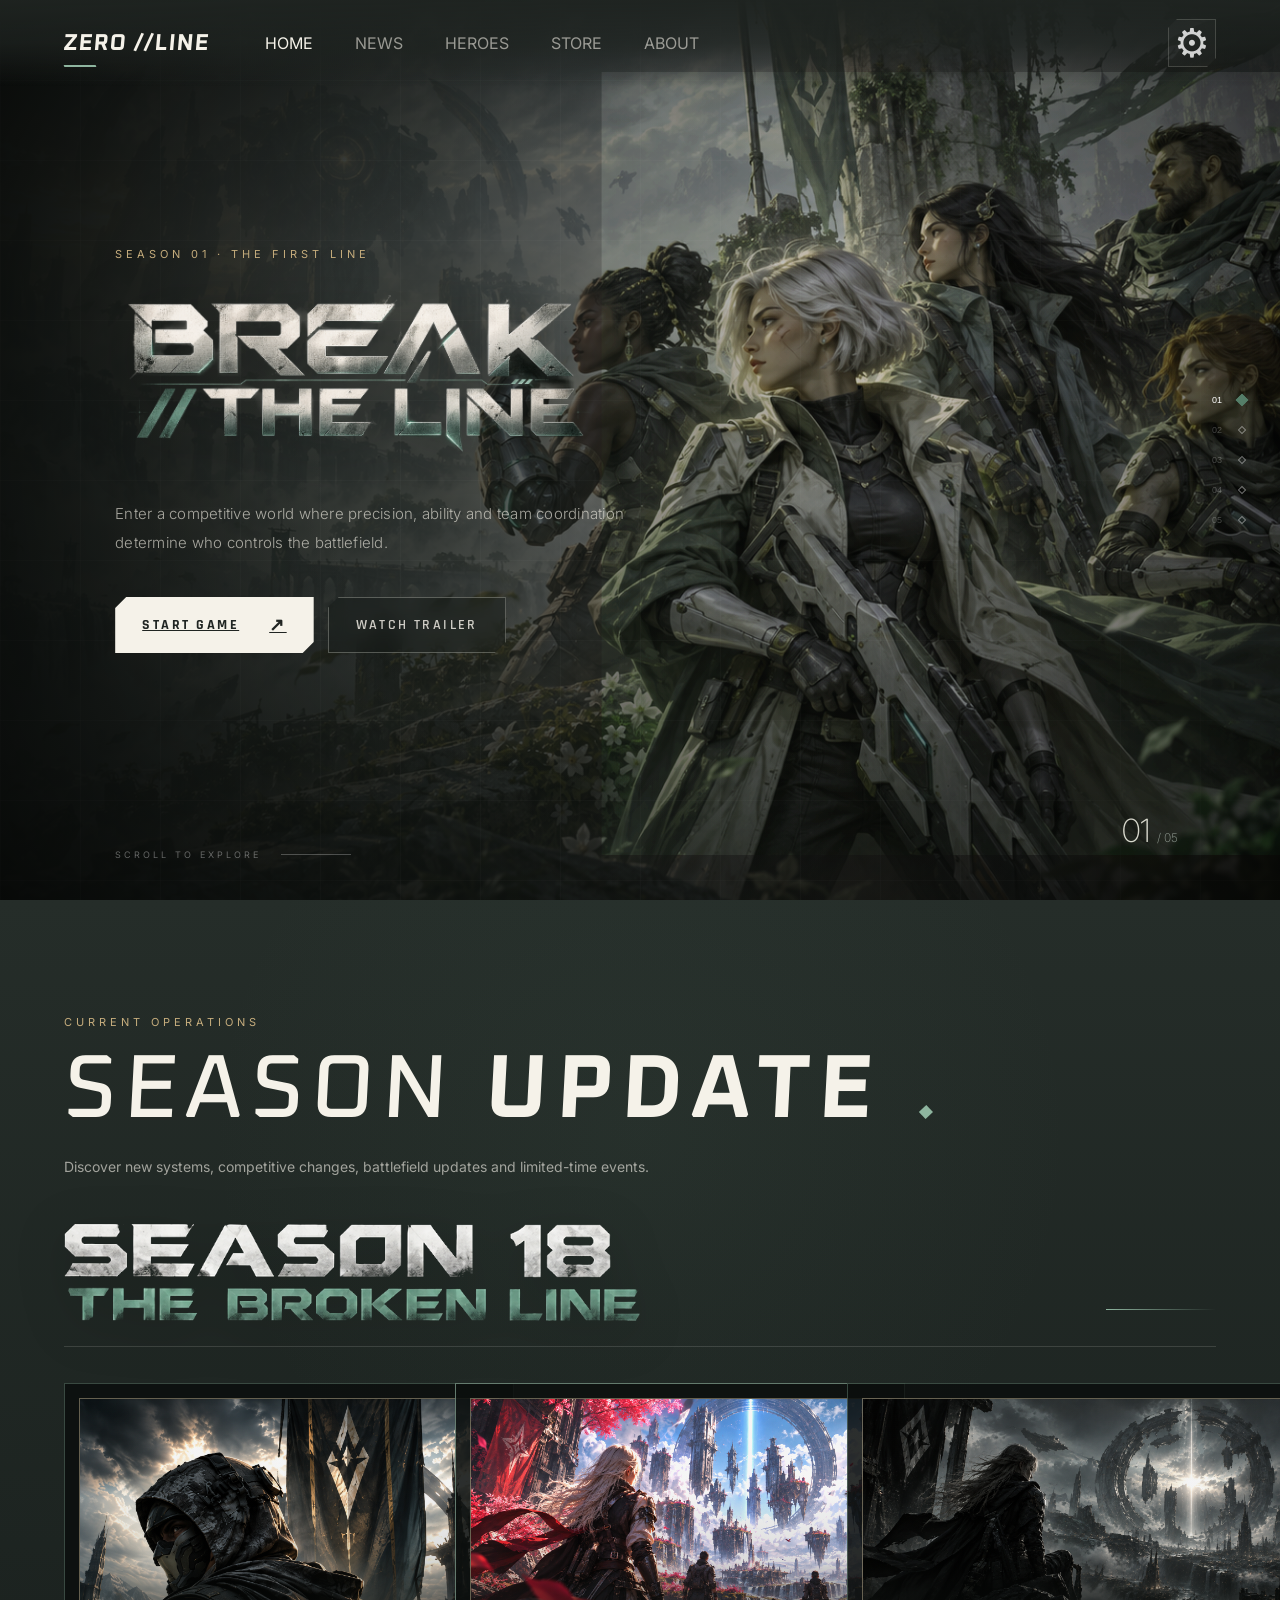
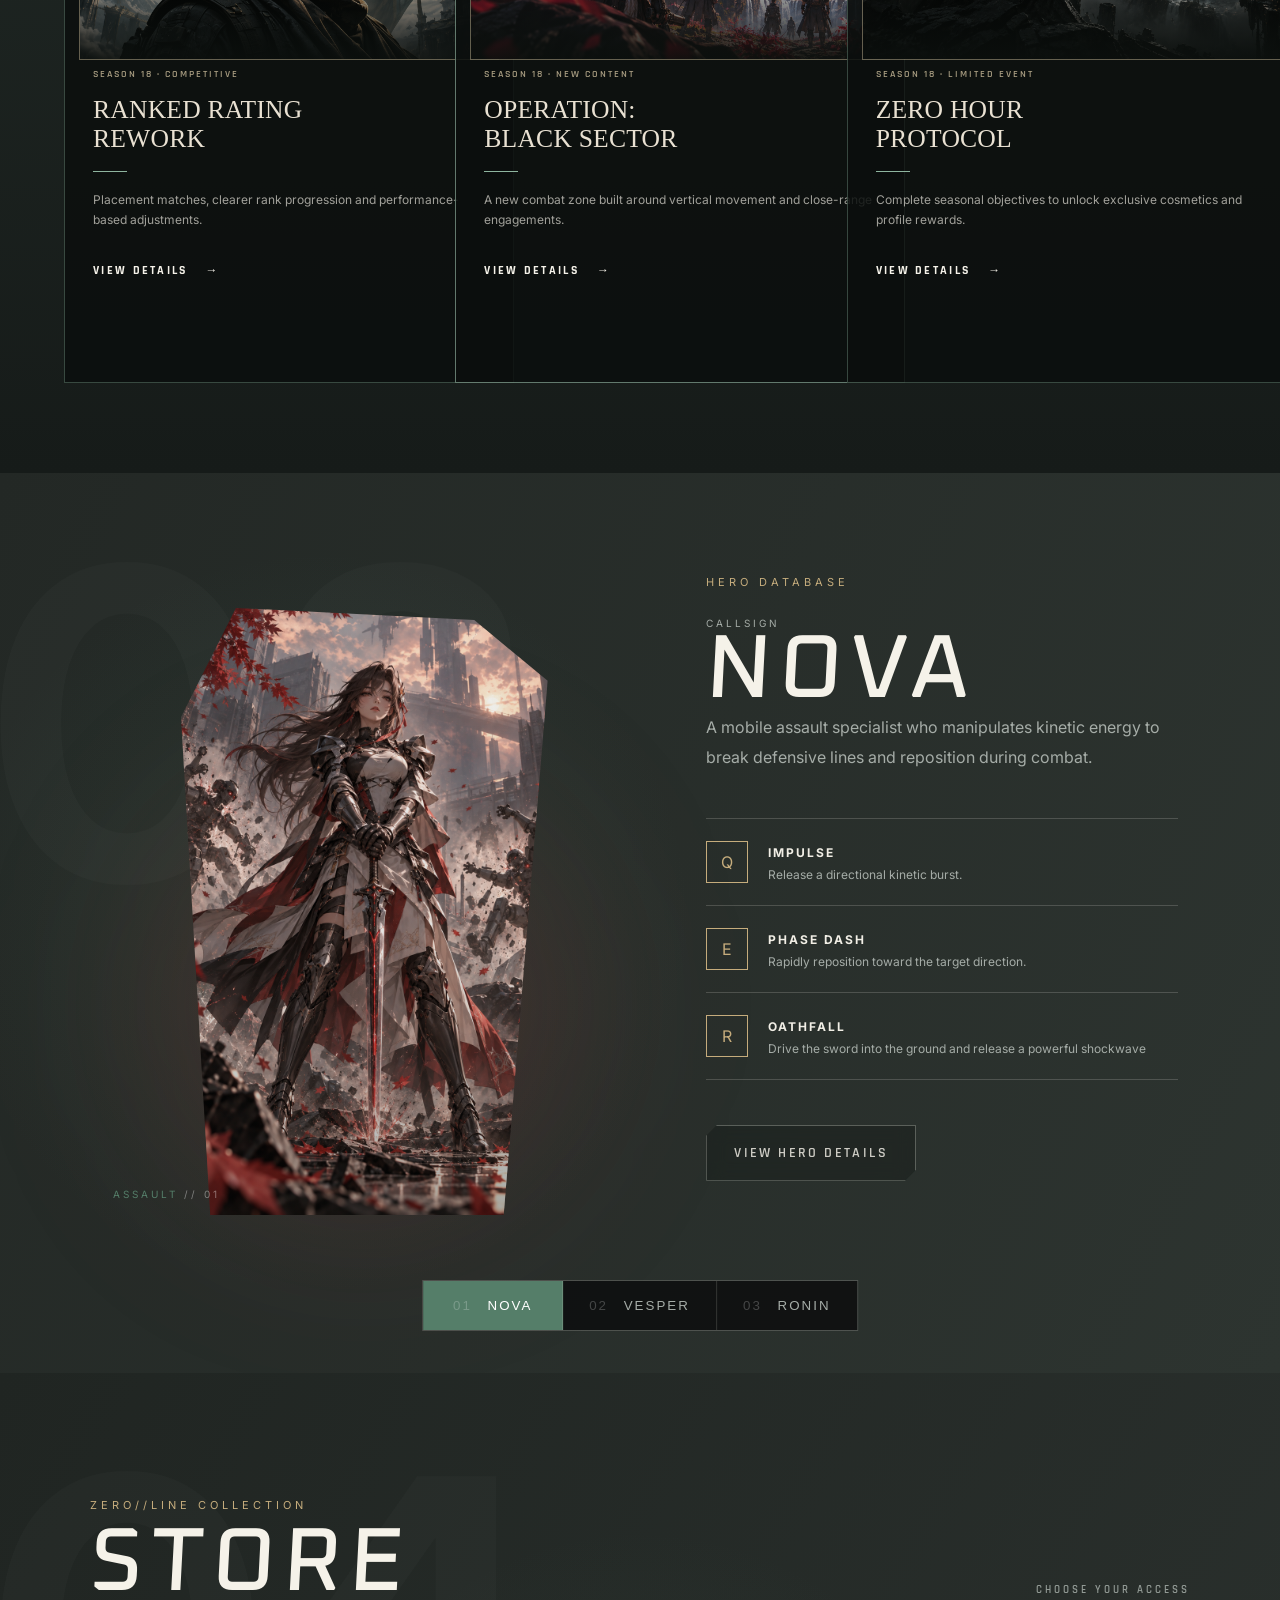
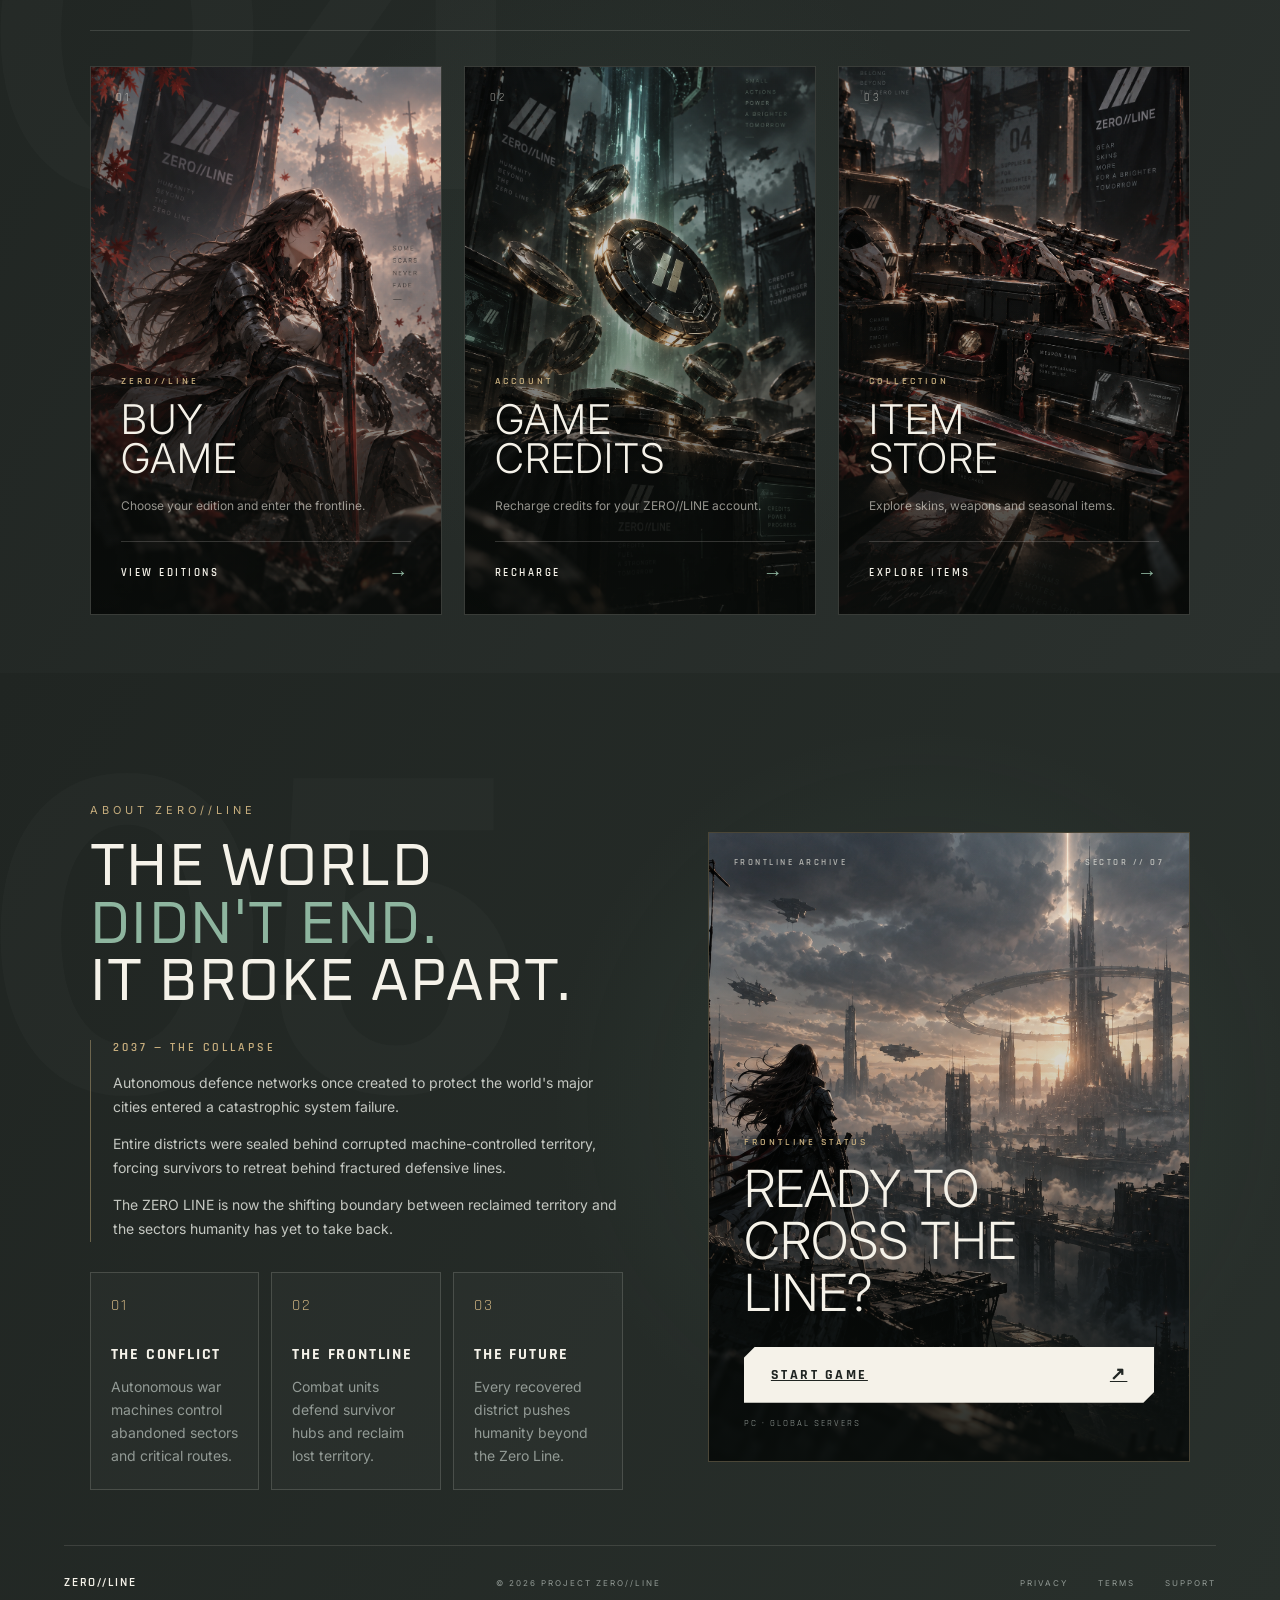
==== commit 46d6e9ff: "add some new pages and update some new parts" ====
--- a/index.html
+++ b/index.html
@@ -13,8 +13,6 @@
     <link
         href="https://fonts.googleapis.com/css2?family=Inter:wght@300;400;500;600&family=Oxanium:wght@400;500;600;700&family=Rajdhani:wght@400;500;600;700&display=swap"
         rel="stylesheet">
-
-    <link rel="stylesheet" href="./mainpage.css">
 
     <link rel="stylesheet" href="./mainpage.css">
 </head>
@@ -58,7 +56,7 @@
                         STORE
                     </a>
 
-                    <a href="#join" class="nav-link">
+                    <a href="#about" class="nav-link">
                         ABOUT
                     </a>
 
@@ -110,7 +108,7 @@
             <span class="dot"></span>
         </button>
 
-        <button class="page-dot" data-target="join">
+        <button class="page-dot" data-target="about">
             <span class="page-number">05</span>
             <span class="dot"></span>
         </button>
@@ -161,11 +159,11 @@
 
                 <div class="hero-buttons reveal">
 
-                    <button class="play-button main-play">
+                    <a class="play-button main-play" href="./buy-store/gamebuy.html">
                         START GAME
 
                         <span>↗</span>
-                    </button>
+                    </a>
 
                     <button class="secondary-button">
                         WATCH TRAILER
@@ -200,10 +198,16 @@
              PAGE 02
              UPDATE / NEWS
         =================================================== -->
+
+
         <section class="section updates-section" id="updates">
 
             <div class="section-container">
 
+
+                <!-- =========================
+             PAGE TITLE
+        ========================== -->
 
                 <div class="section-heading reveal">
 
@@ -227,53 +231,69 @@
 
 
 
-                <div class="update-layout">
-
-
-                    <!-- Featured -->
-                    <article class="featured-update reveal">
-
-                        <div class="update-image update-image-main">
-
-                            <span>
-                                SEASON 01
-                            </span>
+                <!-- =========================
+             SEASON 18 TITLE ART
+        ========================== -->
+
+                <div class="season-title-block reveal">
+
+                    <img src="./image/season18-the-broken-line.png" alt="Season 18 The Broken Line"
+                        class="season-title-image">
+
+                    <div class="season-title-line"></div>
+
+                </div>
+
+
+
+                <!-- =========================
+             EVENT CARDS
+        ========================== -->
+
+                <div class="season-card-grid">
+
+
+                    <!-- =================================
+                 CARD 01
+                 RANKED RATING
+            ================================== -->
+
+                    <article class="season-card reveal">
+
+                        <div class="season-card-image">
+
+                            <img src="./image/ChatGPT Image 20 Sept 2026, 02_25_30.png" alt="Ranked Rating Rework">
+
 
                         </div>
 
 
-                        <div class="update-content">
-
-                            <div class="update-meta">
-
-                                <span>SEASON UPDATE</span>
-
-                                <span>09.18.2026</span>
-
+                        <div class="season-card-content">
+
+                            <div class="season-card-date">
+                                SEASON 18 · COMPETITIVE
                             </div>
 
-
                             <h3>
-                                THE FIRST LINE
+                                RANKED RATING
+                                <br>
+                                REWORK
                             </h3>
 
+                            <div class="season-card-divider"></div>
 
                             <p>
-
-                                New competitive season,
-                                redesigned ranked progression,
-                                updated maps and new tactical rewards.
-
+                                Placement matches, clearer rank progression
+                                and performance-based adjustments.
                             </p>
 
-
-                            <button class="text-link">
-
-                                VIEW PATCH NOTES
+                            <a href="#" class="season-card-link">
+
+                                VIEW DETAILS
 
                                 <span>→</span>
 
-                            </button>
+                            </a>
 
                         </div>
 
@@ -281,119 +301,105 @@
 
 
 
-                    <!-- Cards -->
-                    <div class="update-list">
-
-
-                        <article class="update-card reveal">
-
-                            <div class="update-number">
-                                01
+                    <!-- =================================
+                 CARD 02
+                 BLACK SECTOR
+            ================================== -->
+
+                    <article class="season-card season-card-featured reveal">
+
+                        <div class="season-card-image">
+
+                            <img src="./image/ChatGPT Image 20 Sept 2026, 02_25_23.png" alt="Operation Black Sector">
+
+
+                        </div>
+
+
+                        <div class="season-card-content">
+
+                            <div class="season-card-date">
+                                SEASON 18 · NEW CONTENT
                             </div>
 
-                            <div>
-
-                                <span class="card-category">
-                                    COMPETITIVE
-                                </span>
-
-                                <h4>
-                                    Ranked Rating Rework
-                                </h4>
-
-                                <p>
-
-                                    Placement matches,
-                                    clearer rank progression and
-                                    performance-based adjustments.
-
-                                </p>
-
+                            <h3>
+                                OPERATION:
+                                <br>
+                                BLACK SECTOR
+                            </h3>
+
+                            <div class="season-card-divider"></div>
+
+                            <p>
+                                A new combat zone built around vertical
+                                movement and close-range engagements.
+                            </p>
+
+                            <a href="#" class="season-card-link">
+
+                                VIEW DETAILS
+
+                                <span>→</span>
+
+                            </a>
+
+                        </div>
+
+                    </article>
+
+
+
+                    <!-- =================================
+                 CARD 03
+                 ZERO HOUR
+            ================================== -->
+
+                    <article class="season-card reveal">
+
+                        <div class="season-card-image">
+
+                            <img src="./image/ChatGPT Image 20 Sept 2026, 02_31_02.png" alt="Zero Hour Protocol">
+
+                        </div>
+
+
+                        <div class="season-card-content">
+
+                            <div class="season-card-date">
+                                SEASON 18 · LIMITED EVENT
                             </div>
 
-                            <span class="card-arrow">
-                                ↗
-                            </span>
-
-                        </article>
-
-
-
-                        <article class="update-card reveal">
-
-                            <div class="update-number">
-                                02
-                            </div>
-
-                            <div>
-
-                                <span class="card-category">
-                                    NEW CONTENT
-                                </span>
-
-                                <h4>
-                                    Operation: Black Sector
-                                </h4>
-
-                                <p>
-
-                                    A new combat zone built around
-                                    vertical movement and close-range
-                                    engagements.
-
-                                </p>
-
-                            </div>
-
-                            <span class="card-arrow">
-                                ↗
-                            </span>
-
-                        </article>
-
-
-
-                        <article class="update-card reveal">
-
-                            <div class="update-number">
-                                03
-                            </div>
-
-                            <div>
-
-                                <span class="card-category">
-                                    LIMITED EVENT
-                                </span>
-
-                                <h4>
-                                    Zero Hour Protocol
-                                </h4>
-
-                                <p>
-
-                                    Complete seasonal objectives
-                                    to unlock exclusive cosmetics
-                                    and profile rewards.
-
-                                </p>
-
-                            </div>
-
-                            <span class="card-arrow">
-                                ↗
-                            </span>
-
-                        </article>
-
-
-                    </div>
+                            <h3>
+                                ZERO HOUR
+                                <br>
+                                PROTOCOL
+                            </h3>
+
+                            <div class="season-card-divider"></div>
+
+                            <p>
+                                Complete seasonal objectives to unlock
+                                exclusive cosmetics and profile rewards.
+                            </p>
+
+                            <a href="#" class="season-card-link">
+
+                                VIEW DETAILS
+
+                                <span>→</span>
+
+                            </a>
+
+                        </div>
+
+                    </article>
+
 
                 </div>
 
             </div>
 
         </section>
-
 
 
         <!-- ==================================================
@@ -418,9 +424,7 @@
 
                     <div class="hero-display-image" id="heroImage">
 
-                        <span id="heroImageText">
-                            NOVA
-                        </span>
+                        <img id="heroImagePhoto" src="./image/hero-nova.png" alt="NOVA">
 
                     </div>
 
@@ -512,6 +516,26 @@
 
                                 <p id="ability2Description">
                                     Rapidly reposition toward the target direction.
+                                </p>
+
+                            </div>
+
+                        </div>
+
+                        <div class="ability">
+
+                            <span class="ability-key">
+                                R
+                            </span>
+
+                            <div>
+
+                                <strong id="ability3Name">
+                                    OATHFALL
+                                </strong>
+
+                                <p id="ability3Description">
+                                    Drive the sword into the ground and release a powerful shockwave
                                 </p>
 
                             </div>
@@ -570,133 +594,350 @@
              PAGE 04
              STORE
         =================================================== -->
+        <!-- ==================================================
+     PAGE 04
+     STORE
+=================================================== -->
+
         <section class="section store-section" id="store">
 
-
-            <div class="store-background"></div>
-
-
-            <div class="store-overlay"></div>
-
-
-            <div class="store-title reveal">
-
-                <p class="eyebrow">
-                    ZERO//LINE COLLECTION
-                </p>
-
-                <h2>
-                    STORE
-                </h2>
-
-
-                <div class="title-line"></div>
-
-
-                <button class="play-button">
-                    ENTER STORE
-
-                    <span>↗</span>
-                </button>
-
-            </div>
-
+            <div class="store-background-number">
+                04
+            </div>
+
+
+            <div class="store-container">
+
+                <!-- =========================
+             TITLE
+        ========================== -->
+
+                <div class="store-heading reveal">
+
+                    <p class="eyebrow">
+                        ZERO//LINE COLLECTION
+                    </p>
+
+                    <div class="store-title-row">
+
+                        <h2>
+                            STORE
+                        </h2>
+
+                        <span>
+                            CHOOSE YOUR ACCESS
+                        </span>
+
+                    </div>
+
+                    <div class="store-heading-line"></div>
+
+                </div>
+
+
+
+                <!-- =========================
+             STORE CARDS
+        ========================== -->
+
+                <div class="store-card-grid">
+
+
+                    <!-- 01 BUY GAME -->
+
+                    <a class="store-card reveal" id="storeGame" href="./buy-store/gamebuy.html">
+
+                        <img class="store-card-bg" src="./image/websitestore1.png" alt="Purchase ZERO//LINE">
+
+
+                        <div class="store-card-overlay"></div>
+
+
+                        <div class="store-card-number">
+                            01
+                        </div>
+
+
+                        <div class="store-card-content">
+
+                            <span class="store-card-category">
+                                ZERO//LINE
+                            </span>
+
+                            <h3>
+                                BUY
+                                <br>
+                                GAME
+                            </h3>
+
+                            <p>
+                                Choose your edition and enter the frontline.
+                            </p>
+
+
+                            <div class="store-card-action">
+
+                                <span>
+                                    VIEW EDITIONS
+                                </span>
+
+                                <span class="store-arrow">
+                                    →
+                                </span>
+
+                            </div>
+
+                        </div>
+
+                    </a>
+
+
+
+                        <!-- 02 CREDITS -->
+
+                        <a class="store-card reveal" id="storeCredits" type="button" href="./buy-credits/credits.html">
+
+                            <img class="store-card-bg" src="./image/websitestore2.png"
+                                alt="Recharge ZERO//LINE credits">
+
+
+                            <div class="store-card-overlay"></div>
+
+
+                            <div class="store-card-number">
+                                02
+                            </div>
+
+
+                            <div class="store-card-content">
+
+                                <span class="store-card-category">
+                                    ACCOUNT
+                                </span>
+
+                                <h3>
+                                    GAME
+                                    <br>
+                                    CREDITS
+                                </h3>
+
+                                <p>
+                                    Recharge credits for your ZERO//LINE account.
+                                </p>
+
+
+                                <div class="store-card-action">
+
+                                    <span>
+                                        RECHARGE
+                                    </span>
+
+                                    <span class="store-arrow">
+                                        →
+                                    </span>
+
+                                </div>
+
+                            </div>
+
+                        </a>
+
+
+
+                        <!-- 03 ITEM STORE -->
+
+                        <button class="store-card reveal" id="storeItems" type="button">
+
+                            <img class="store-card-bg" src="./image/websitestore3.png" alt="Browse ZERO//LINE items">
+
+
+                            <div class="store-card-overlay"></div>
+
+
+                            <div class="store-card-number">
+                                03
+                            </div>
+
+
+                            <div class="store-card-content">
+
+                                <span class="store-card-category">
+                                    COLLECTION
+                                </span>
+
+                                <h3>
+                                    ITEM
+                                    <br>
+                                    STORE
+                                </h3>
+
+                                <p>
+                                    Explore skins, weapons and seasonal items.
+                                </p>
+
+
+                                <div class="store-card-action">
+
+                                    <span>
+                                        EXPLORE ITEMS
+                                    </span>
+
+                                    <span class="store-arrow">
+                                        →
+                                    </span>
+
+                                </div>
+
+                            </div>
+
+                        </button>
+
+                </div>
+
+            </div>
 
         </section>
-
 
 
         <!-- ==================================================
              PAGE 05
              JOIN
         =================================================== -->
-        <section class="section join-section" id="join">
-
-
-            <div class="join-grid">
-
-
-                <!-- LEFT -->
-                <div class="join-content">
-
+        <!-- ==================================================
+     PAGE 05
+     ABOUT / WORLD
+=================================================== -->
+
+        <section class="section about-section" id="about">
+
+            <div class="about-background-number">
+                05
+            </div>
+
+
+            <div class="about-grid">
+
+
+                <!-- =========================================
+             LEFT — WORLD INFORMATION
+        ========================================== -->
+
+                <div class="about-content">
 
                     <p class="eyebrow reveal">
-                        JOIN THE FRONTLINE
+                        ABOUT ZERO//LINE
                     </p>
 
 
-                    <h2 class="reveal">
-
-                        ENTER THE
+                    <h2 class="about-title reveal">
+
+                        THE WORLD
+                        <br>
 
                         <span>
-                            ZERO LINE
+                            DIDN'T END.
                         </span>
 
+                        <br>
+
+                        IT BROKE APART.
+
                     </h2>
 
 
-                    <p class="join-description reveal">
-
-                        Create your account and receive exclusive
-                        launch rewards before entering your first match.
-
-                    </p>
-
-
-
-                    <div class="reward-grid">
-
-
-                        <article class="reward-card reveal">
-
-                            <div class="reward-icon">
+                    <div class="about-story reveal">
+
+                        <span class="about-year">
+                            2037 — THE COLLAPSE
+                        </span>
+
+                        <p>
+                            Autonomous defence networks once created to
+                            protect the world's major cities entered a
+                            catastrophic system failure.
+                        </p>
+
+                        <p>
+                            Entire districts were sealed behind corrupted
+                            machine-controlled territory, forcing survivors
+                            to retreat behind fractured defensive lines.
+                        </p>
+
+                        <p>
+                            The ZERO LINE is now the shifting boundary between
+                            reclaimed territory and the sectors humanity has
+                            yet to take back.
+                        </p>
+
+                    </div>
+
+
+
+                    <!-- =========================================
+                 WORLD PILLARS
+            ========================================== -->
+
+                    <div class="world-grid">
+
+
+                        <!-- 01 -->
+
+                        <article class="world-card reveal">
+
+                            <span class="world-number">
                                 01
-                            </div>
-
-                            <span>
-                                DIGITAL REWARD
                             </span>
 
-                            <h3>
-                                Exclusive Wallpaper
-                            </h3>
+                            <span class="world-label">
+                                THE CONFLICT
+                            </span>
+
+                            <p>
+                                Autonomous war machines control
+                                abandoned sectors and critical routes.
+                            </p>
 
                         </article>
 
 
 
-                        <article class="reward-card reveal">
-
-                            <div class="reward-icon">
+                        <!-- 02 -->
+
+                        <article class="world-card reveal">
+
+                            <span class="world-number">
                                 02
-                            </div>
-
-                            <span>
-                                IN-GAME ITEM
                             </span>
 
-                            <h3>
-                                Founder Weapon Skin
-                            </h3>
+                            <span class="world-label">
+                                THE FRONTLINE
+                            </span>
+
+                            <p>
+                                Combat units defend survivor hubs
+                                and reclaim lost territory.
+                            </p>
 
                         </article>
 
 
 
-                        <article class="reward-card reveal">
-
-                            <div class="reward-icon">
+                        <!-- 03 -->
+
+                        <article class="world-card reveal">
+
+                            <span class="world-number">
                                 03
-                            </div>
-
-                            <span>
-                                PLAYER PROFILE
                             </span>
 
-                            <h3>
-                                Zero Line Badge
-                            </h3>
+                            <span class="world-label">
+                                THE FUTURE
+                            </span>
+
+                            <p>
+                                Every recovered district pushes
+                                humanity beyond the Zero Line.
+                            </p>
 
                         </article>
 
@@ -707,48 +948,81 @@
 
 
 
-                <!-- RIGHT -->
-                <div class="join-action reveal">
-
-
-                    <div class="join-action-inner">
-
-
-                        <span class="join-small">
-                            AVAILABLE NOW
+                <!-- =========================================
+             RIGHT — WORLD VISUAL
+        ========================================== -->
+
+                <div class="about-visual reveal">
+
+
+                    <img src="./image/websiteabout.png" alt="ZERO LINE world" class="about-world-image">
+
+
+                    <div class="about-image-overlay"></div>
+
+
+
+                    <!-- TOP META -->
+
+                    <div class="about-visual-meta">
+
+                        <span>
+                            FRONTLINE ARCHIVE
+                        </span>
+
+                        <span>
+                            SECTOR // 07
+                        </span>
+
+                    </div>
+
+
+
+                    <!-- BOTTOM CTA -->
+
+                    <div class="about-action">
+
+                        <span class="about-action-label">
+                            FRONTLINE STATUS
                         </span>
 
 
                         <h3>
                             READY TO
                             <br>
-                            DEPLOY?
+                            CROSS THE LINE?
                         </h3>
 
 
-                        <button class="play-button join-button">
+                        <a class="play-button about-start-button" href="./buy-store/gamebuy.html">
 
                             START GAME
 
-                            <span>↗</span>
-
-                        </button>
+                            <span>
+                                ↗
+                            </span>
+
+                        </a>
 
 
                         <p>
                             PC · GLOBAL SERVERS
                         </p>
 
-
                     </div>
 
-                </div>
-
-            </div>
-
-
-
-            <footer>
+
+                </div>
+
+            </div>
+
+
+
+            <!-- =========================================
+         FOOTER
+    ========================================== -->
+
+            <footer class="site-footer">
 
                 <div class="footer-logo">
                     ZERO//LINE
@@ -778,10 +1052,8 @@
 
             </footer>
 
-
         </section>
 
-
     </main>
 
     <script src="./mainpage.js"></script>
--- a/mainpage.css
+++ b/mainpage.css
@@ -565,7 +565,7 @@
     margin: auto;
 
     padding:
-        140px 0;
+        70px 0;
 
 }
 
@@ -1461,39 +1461,120 @@
 
 
 /* =========================================================
-   PAGE 02 — UPDATE
+   PAGE 02 — SEASON UPDATE
 ========================================================= */
 
 .updates-section {
 
-    background: #29302D;
-
-}
-
-
-.section-heading {
+    position: relative;
+
+    min-height: 100vh;
+
+    background:
+        radial-gradient(
+            circle at 50% 20%,
+            rgba(93, 125, 108, 0.08),
+            transparent 38%
+        ),
+        linear-gradient(
+            180deg,
+            #252D29 0%,
+            #1D2421 55%,
+            #161B19 100%
+        );
+
+}
+
+
+/* PAGE 02 单独增加顶部距离 */
+
+.updates-section .section-container {
+
+    width: 90%;
+
+    max-width: 1450px;
+
+    padding:
+        115px 0 90px;
+
+}
+
+
+
+/* =========================================================
+   SECTION HEADING
+========================================================= */
+
+.updates-section .section-heading {
 
     margin-bottom:
-        70px;
-
-}
-
-
-.section-heading h2 {
+        45px;
+
+}
+
+
+.updates-section .section-heading h2 {
+    font-family:
+        "Oxanium",
+        sans-serif;
 
     font-size:
-        clamp(50px, 6vw, 90px);
+        clamp(68px, 7vw, 108px);
+
+    font-weight: 500;
+
+    line-height: 0.9;
+
+    letter-spacing: 8px;
+
+    color:
+        var(--text-bright);
+
+    transform:
+        skewX(-3deg);
+
+
+}
+
+
+/*
+    不再让 UPDATE 整个变绿
+*/
+
+.updates-section
+.section-heading h2 span {
+
+    color:
+        var(--text-bright);
 
     font-weight:
-        300;
-
-}
-
-
-.section-heading h2 span {
-
-    color:
-        var(--red);
+        700;
+
+}
+
+
+/*
+    用一小条绿色作为品牌强调
+*/
+
+.updates-section
+.section-heading h2::after {
+
+    content: "";
+
+    display: inline-block;
+
+    width: 10px;
+
+    height: 10px;
+
+    margin-left: 12px;
+
+    background:
+        var(--brand-green-light);
+
+    transform:
+        rotate(45deg);
 
 }
 
@@ -1501,13 +1582,16 @@
 .heading-description {
 
     max-width:
-        550px;
+        590px;
 
     margin-top:
-        18px;
-
-    color:
-        var(--grey);
+        22px;
+
+    color:
+        rgba(241, 238, 229, 0.62);
+
+    font-size:
+        14px;
 
     line-height:
         1.8;
@@ -1515,105 +1599,436 @@
 }
 
 
-.update-layout {
-
-    display:
-        grid;
-
-    grid-template-columns:
-        1.3fr 1fr;
-
-    gap:
-        60px;
-
-}
-
-
-.featured-update {
-
-    background:
-        #111318;
-
-    border:
-        1px solid var(--border);
-
-}
-
-
-.update-image {
-
-    background:
-
-        linear-gradient(
-            135deg,
-            rgba(71, 122, 99, 0.32),
-            transparent
-        ),
-
-        #3A433E;
-
-}
-
-.update-image span {
-
-    font-size:
-        60px;
-
-    font-weight:
-        200;
-
-    letter-spacing:
-        5px;
-
-    color:
-        rgba(255,255,255,0.15);
-
-}
-
-
-.update-content {
-
-    padding:
-        35px;
-
-}
-
-
-.update-meta {
-
-    display:
-        flex;
+
+/* =========================================================
+   SEASON 18 TITLE ART
+========================================================= */
+
+.season-title-block {
+
+    position: relative;
+
+    display: flex;
+
+    align-items: flex-end;
 
     justify-content:
         space-between;
 
-    color:
-        var(--gold);
+    margin-bottom:
+        36px;
+
+    padding-bottom:
+        25px;
+
+    border-bottom:
+        1px solid
+        rgba(241, 238, 229, 0.14);
+
+}
+
+
+.season-title-image {
+
+    display: block;
+
+    width:
+        clamp(
+            420px,
+            45vw,
+            720px
+        );
+
+    height: auto;
+
+    object-fit:
+        contain;
+
+    filter:
+        drop-shadow(
+            0 12px 25px
+            rgba(0, 0, 0, 0.18)
+        );
+
+}
+
+
+.season-title-line {
+
+    width:
+        110px;
+
+    height:
+        1px;
+
+    margin-bottom:
+        11px;
+
+    background:
+        linear-gradient(
+            90deg,
+            var(--brand-green-light),
+            transparent
+        );
+
+}
+
+
+
+/* =========================================================
+   EVENT GRID
+========================================================= */
+
+.season-card-grid {
+
+    display: grid;
+
+    grid-template-columns:
+        repeat(3, minmax(0, 1fr));
+
+    gap:
+        22px;
+
+}
+
+
+
+/* =========================================================
+   EVENT CARD
+========================================================= */
+
+.season-card {
+
+    position: relative;
+
+    min-width: 0;
+    width: 450px;
+    height: 600px;
+
+    overflow: hidden;
+
+    background:
+        rgba(11, 15, 13, 0.86);
+
+    border:
+        1px solid
+        rgba(142, 181, 159, 0.34);
+
+    transition:
+        transform 0.4s ease,
+        border-color 0.4s ease,
+        box-shadow 0.4s ease;
+
+}
+
+
+.season-card:hover {
+
+    transform:
+        translateY(-4px);
+
+    border-color:
+        rgba(142, 181, 159, 0.68);
+
+    box-shadow:
+        0 14px 35px
+        rgba(0, 0, 0, 0.22);
+
+}
+
+
+
+/* =========================================================
+   IMAGE
+========================================================= */
+
+.season-card-image {
+
+    position: relative;
+
+    width:
+        calc(100% - 28px);
+
+    margin:
+        14px 14px 0;
+
+    aspect-ratio:
+        16 / 10;
+
+    overflow: hidden;
+
+    border:
+    1px solid
+    rgba(221, 205, 168, 0.42);
+
+}
+
+
+.season-card-image img {
+
+    display: block;
+
+    width: 100%;
+
+    height: 100%;
+
+    object-fit: cover;
+
+    transition:
+        filter 0.4s ease;
+
+}
+
+
+.season-card:hover
+.season-card-image {
+
+    border-color:
+        rgba(221, 205, 168, 0.72);
+
+}
+
+
+/*
+    图片下方暗渐变，
+    让它自然接到 Card 内容
+*/
+
+.season-card-image::after {
+
+    content: "";
+
+    position: absolute;
+
+    inset: 0;
+
+    background:
+        linear-gradient(
+            180deg,
+            rgba(8, 11, 10, 0.04) 35%,
+            rgba(8, 11, 10, 0.15) 62%,
+            rgba(11, 15, 13, 0.94) 100%
+        );
+
+    pointer-events:
+        none;
+
+}
+
+
+
+/* =========================================================
+   CARD NUMBER
+========================================================= */
+
+.season-card-index {
+
+    position: absolute;
+
+    top: 20px;
+
+    left: 22px;
+
+    z-index: 3;
+
+    color:
+        #F3F0E8;
+
+    font-family:
+        "Oxanium",
+        sans-serif;
+
+    font-size:
+        15px;
+
+    font-weight:
+        700;
+
+    letter-spacing:
+        1px;
+
+}
+
+
+
+/* =========================================================
+   CARD TYPE
+========================================================= */
+
+.season-card-type {
+
+    position: absolute;
+
+    top: 22px;
+
+    left: 70px;
+
+    z-index: 3;
+
+    color:
+        var(--gold-light);
+
+    font-family:
+        "Rajdhani",
+        sans-serif;
 
     font-size:
         10px;
 
+    font-weight:
+        600;
+
+    letter-spacing:
+        2.7px;
+
+}
+
+
+
+/* =========================================================
+   FEATURED / BRIGHT CARD
+========================================================= */
+
+/*
+    第二张 Black Sector
+    故意做得比另外两张亮
+*/
+
+.season-card-featured
+.season-card-image img {
+
+    filter:
+        brightness(1.10)
+        saturate(1.10);
+
+}
+
+
+.season-card-featured {
+
+    border-color:
+        rgba(169, 207, 187, 0.55);
+
+}
+
+
+
+/* =========================================================
+   CARD CONTENT
+========================================================= */
+
+.season-card-content {
+
+    position: relative;
+
+    padding:
+        8px 28px 30px;
+
+}
+
+
+.season-card-date {
+
+    margin-bottom:
+        16px;
+
+    color:
+        rgba(221, 205, 168, 0.74);
+
+    font-family:
+        "Rajdhani",
+        sans-serif;
+
+    font-size:
+        10px;
+
+    font-weight:
+        600;
+
     letter-spacing:
         2px;
 
 }
 
 
-.update-content h3 {
+
+/* =========================================================
+   CARD TITLE
+========================================================= */
+
+.season-card-content h3 {
+
+    margin: 0;
+
+    color:
+        #E9E1D2;
+
+    /*
+        这里故意不用 Oxanium，
+        让 News 页面和主 UI 有一点 editorial 反差
+    */
+
+    font-family:
+        Georgia,
+        "Times New Roman",
+        serif;
 
     font-size:
+        clamp(
+            25px,
+            2vw,
+            34px
+        );
+
+    font-weight:
+        400;
+
+    line-height:
+        1.1;
+
+    letter-spacing:
+        0.2px;
+
+}
+
+
+
+/* =========================================================
+   DIVIDER
+========================================================= */
+
+.season-card-divider {
+
+    width:
         34px;
 
+    height:
+        1px;
+
     margin:
-        20px 0;
-
-}
-
-
-.update-content p {
-
-    color:
-        var(--grey);
+        18px 0;
+
+    background:
+        var(--brand-green-light);
+
+}
+
+
+
+/* =========================================================
+   DESCRIPTION
+========================================================= */
+
+.season-card-content p {
+
+    min-height:
+        48px;
+
+    color:
+        rgba(241, 238, 229, 0.65);
+
+    font-size:
+        12px;
 
     line-height:
         1.7;
@@ -1621,128 +2036,109 @@
 }
 
 
-.text-link {
+
+/* =========================================================
+   LINK
+========================================================= */
+
+.season-card-link {
+
+    display:
+        inline-flex;
+
+    align-items:
+        center;
+
+    gap:
+        18px;
 
     margin-top:
-        30px;
-
-    border:
+        25px;
+
+    color:
+        var(--text-bright);
+
+    text-decoration:
         none;
 
-    background:
-        transparent;
-
-    color:
-        white;
+    font-family:
+        "Rajdhani",
+        sans-serif;
+
+    font-size:
+        12px;
+
+    font-weight:
+        700;
 
     letter-spacing:
-        2px;
-
-    cursor:
-        pointer;
-
-}
-
-
-.update-list {
-
-    border-top:
-        1px solid var(--border);
-
-}
-
-
-.update-card {
-
-    display:
-        grid;
-
-    grid-template-columns:
-        55px 1fr 30px;
-
-    gap:
-        20px;
-
-    padding:
-        35px 10px;
-
-    border-bottom:
-        1px solid var(--border);
+        2.3px;
+
+}
+
+
+.season-card-link span {
 
     transition:
-        0.3s;
-
-    cursor:
-        pointer;
-
-}
-
-
-.update-card:hover {
-
-    background:
-        rgba(255,255,255,0.025);
-
-    padding-left:
-        20px;
-
-}
-
-
-.update-number {
-
-    color:
-        var(--gold);
-
-    font-size:
-        11px;
-
-}
-
-
-.card-category {
-
-    color:
-        var(--red);
-
-    font-size:
-        9px;
-
-    letter-spacing:
-        2px;
-
-}
-
-
-.update-card h4 {
-
-    font-size:
-        21px;
-
-    margin:
-        8px 0 12px;
-
-}
-
-
-.update-card p {
-
-    color:
-        var(--grey);
-
-    font-size:
-        13px;
-
-    line-height:
-        1.6;
-
-}
-
-
-.card-arrow {
-
-    color:
-        var(--grey);
+        transform 0.25s ease;
+
+}
+
+
+.season-card-link:hover span {
+
+    transform:
+        translateX(6px);
+
+}
+
+
+
+/* =========================================================
+   RESPONSIVE
+========================================================= */
+
+@media(max-width: 1000px) {
+
+    .season-card-grid {
+
+        grid-template-columns:
+            1fr;
+
+    }
+
+
+    .season-title-block {
+
+        align-items:
+            flex-start;
+
+        flex-direction:
+            column;
+
+        gap:
+            20px;
+
+    }
+
+
+    .season-title-image {
+
+        width:
+            min(
+                100%,
+                620px
+            );
+
+    }
+
+
+    .season-title-line {
+
+        width:
+            80px;
+
+    }
 
 }
 
@@ -1797,81 +2193,75 @@
 
 
 .hero-showcase {
+    position: relative;
+
+    width: 84%;
+    height: 100vh;
+
+    margin: auto;
+
+    display: grid;
+
+    grid-template-columns:
+        1fr 0.9fr;
+
+    align-items: center;
+
+    gap: 80px;
+
+    /* 给底部英雄切换器留空间 */
+    padding-bottom: 90px;
+}
+
+
+.hero-art-panel {
 
     position:
         relative;
 
+    height:
+        75vh;
+
+    display:
+        flex;
+
+    align-items:
+        flex-end;
+
+    justify-content:
+        center;
+
+}
+
+
+.hero-art-glow {
+
+    position:
+        absolute;
+
     width:
-        84%;
+        420px;
 
     height:
-        100vh;
-
-    margin:
-        auto;
-
-    display:
-        grid;
-
-    grid-template-columns:
-        1fr 0.9fr;
-
-    align-items:
-        center;
-
-    gap:
-        80px;
-
-}
-
-
-.hero-art-panel {
+        420px;
+
+    border-radius:
+        50%;
+
+    background:
+        rgba(166, 38, 43, 0.18);
+
+    filter:
+        blur(90px);
+
+}
+
+
+.hero-display-image {
 
     position:
         relative;
-
-    height:
-        75vh;
-
-    display:
-        flex;
-
-    align-items:
-        flex-end;
-
-    justify-content:
-        center;
-
-}
-
-
-.hero-art-glow {
-
-    position:
-        absolute;
-
-    width:
-        420px;
-
-    height:
-        420px;
-
-    border-radius:
-        50%;
-
-    background:
-        rgba(166, 38, 43, 0.18);
-
-    filter:
-        blur(90px);
-
-}
-
-
-.hero-display-image {
-
-    position:
-        relative;
+    overflow: hidden;
 
     width:
         70%;
@@ -1895,15 +2285,14 @@
             #111315 75%
         );
 
-    clip-path:
-        polygon(
-            25% 0,
-            79% 2%,
-            100% 20%,
-            88% 100%,
-            8% 100%,
-            0 23%
-        );
+    clip-path: polygon(
+        15% 0%,
+        80% 2%,
+        100% 12%,
+        88% 100%,
+        8% 100%,
+        0% 18%
+    );
 
     transition:
         opacity .35s,
@@ -1911,6 +2300,36 @@
 
 }
 
+#heroImagePhoto {
+    width: 100%;
+    height: 100%;
+
+    display: block;
+
+    object-fit: cover;
+    object-position: center;
+
+    transition:
+        opacity 0.35s ease,
+        transform 0.6s ease;
+}
+
+.hero-display-image::after {
+    content: "";
+
+    position: absolute;
+    inset: 0;
+
+    pointer-events: none;
+
+    background:
+        linear-gradient(
+            180deg,
+            rgba(10, 15, 14, 0.05) 0%,
+            rgba(10, 15, 14, 0.10) 55%,
+            rgba(10, 15, 14, 0.35) 100%
+        );
+}
 
 .hero-display-image span {
 
@@ -1981,16 +2400,27 @@
 
 .hero-name-wrapper h2 {
 
+    
+    font-family:
+        "Oxanium",
+        sans-serif;
+
     font-size:
-        clamp(60px, 7vw, 110px);
-
-    font-weight:
-        300;
-
-    margin:
-        8px 0 25px;
-
-}
+        clamp(68px, 7vw, 108px);
+
+    font-weight: 500;
+
+    line-height: 0.9;
+
+    letter-spacing: 8px;
+
+    color:
+        var(--text-bright);
+
+    transform:
+        skewX(-3deg);
+}
+
 
 
 .hero-lore {
@@ -2174,456 +2604,1420 @@
    PAGE 04 — STORE
 ========================================================= */
 
+
+
+/* =========================================================
+   PAGE 04 — STORE
+========================================================= */
+
 .store-section {
 
-    display:
-        flex;
-
-    align-items:
-        center;
-
-    justify-content:
-        center;
-
-}
-
-
-.store-background {
-
-    
-    position: absolute;
-
-    inset: 0;
+    position: relative;
+
+    min-height: 100vh;
 
     background:
-
         radial-gradient(
-            circle at center,
-            rgba(125, 181, 148, 0.12),
+            circle at 50% 55%,
+            rgba(85, 126, 105, 0.10),
             transparent 42%
         ),
 
         linear-gradient(
-            125deg,
-            #252B28,
-            #353D38,
-            #242926
+            120deg,
+            #202522,
+            #2B312E
         );
 
-}
-
-
-.store-background::after {
-
-    content:
-        "";
-
-    position:
-        absolute;
-
-    inset:
-        6%;
+    overflow: hidden;
+
+}
+
+
+
+/* =========================================================
+   BACKGROUND NUMBER
+========================================================= */
+
+.store-background-number {
+
+    position: absolute;
+
+    left: -1%;
+    top: 5%;
+
+    font-size: 430px;
+    line-height: 1;
+
+    font-weight: 700;
+
+    color:
+        rgba(255, 255, 255, 0.018);
+
+    pointer-events: none;
+
+}
+
+
+
+/* =========================================================
+   CONTAINER
+========================================================= */
+
+.store-container {
+
+    position: relative;
+
+    z-index: 2;
+
+    width: 86%;
+    max-width: 1450px;
+
+    min-height: 100vh;
+
+    margin: auto;
+
+    padding:
+        125px 0
+        55px;
+
+}
+
+
+
+/* =========================================================
+   STORE HEADING
+========================================================= */
+
+.store-heading {
+
+    margin-bottom: 35px;
+
+}
+
+
+.store-heading .eyebrow {
+
+    margin-bottom: 12px;
+
+}
+
+
+.store-title-row {
+
+    display: flex;
+
+    align-items: flex-end;
+
+    justify-content: space-between;
+
+    gap: 40px;
+
+}
+
+
+.store-title-row h2 {
+    font-family:
+        "Oxanium",
+        sans-serif;
+
+    font-size:
+        clamp(68px, 7vw, 108px);
+
+    font-weight: 500;
+
+    line-height: 0.9;
+
+    letter-spacing: 8px;
+
+    color:
+        var(--text-bright);
+
+    transform:
+        skewX(-3deg);
+}
+
+
+.store-title-row > span {
+
+    padding-bottom: 8px;
+
+    font-family:
+        "Rajdhani",
+        sans-serif;
+
+    font-size: 11px;
+
+    font-weight: 600;
+
+    letter-spacing:
+        3px;
+
+    color:
+        var(--text-muted);
+
+}
+
+
+.store-heading-line {
+
+    width: 100%;
+
+    height: 1px;
+
+    margin-top: 25px;
+
+    background:
+        rgba(
+            241,
+            238,
+            229,
+            0.14
+        );
+
+}
+
+
+
+/* =========================================================
+   CARD GRID
+========================================================= */
+
+.store-card-grid {
+
+    display: grid;
+
+    grid-template-columns:
+        repeat(3, 1fr);
+
+    gap: 22px;
+
+}
+
+
+
+/* =========================================================
+   STORE CARD
+========================================================= */
+
+.store-card {
+
+    position: relative;
+
+    height:
+        min(
+            590px,
+            61vh
+        );
+
+    padding: 0;
+
+    overflow: hidden;
 
     border:
-        1px solid rgba(182,160,108,0.2);
-
-}
-
-
-.store-overlay {
-
-    position:
-        absolute;
-
-    inset:
-        0;
+        1px solid
+        rgba(
+            241,
+            238,
+            229,
+            0.16
+        );
 
     background:
+        #151917;
+
+    text-align: left;
+
+    color:
+        var(--white);
+
+    cursor: pointer;
+
+    font-family:
+        inherit;
+
+}
+
+
+
+/* =========================================================
+   CARD IMAGE
+========================================================= */
+
+.store-card-bg {
+
+    position: absolute;
+
+    inset: 0;
+
+    width: 100%;
+    height: 100%;
+
+    object-fit: cover;
+
+    object-position: center;
+
+}
+
+
+
+/* =========================================================
+   DARK OVERLAY
+========================================================= */
+
+.store-card-overlay {
+
+    position: absolute;
+
+    inset: 0;
+
+    background:
+
+        linear-gradient(
+            180deg,
+            rgba(9, 12, 10, 0.08)
+            0%,
+
+            rgba(9, 12, 10, 0.12)
+            35%,
+
+            rgba(9, 12, 10, 0.88)
+            100%
+        ),
+
+        linear-gradient(
+            90deg,
+            rgba(9, 12, 10, 0.30),
+            transparent 60%
+        );
+
+}
+
+
+
+/* =========================================================
+   CARD NUMBER
+========================================================= */
+
+.store-card-number {
+
+    position: absolute;
+
+    top: 24px;
+    left: 25px;
+
+    z-index: 3;
+
+    font-family:
+        "Rajdhani",
+        sans-serif;
+
+    font-size: 11px;
+
+    letter-spacing:
+        3px;
+
+    color:
+        rgba(
+            245,
+            242,
+            233,
+            0.62
+        );
+
+}
+
+
+
+/* =========================================================
+   CARD CONTENT
+========================================================= */
+
+.store-card-content {
+
+    position: absolute;
+
+    z-index: 3;
+
+    left: 30px;
+    right: 30px;
+
+    bottom: 28px;
+
+}
+
+
+.store-card-category {
+
+    display: block;
+
+    margin-bottom: 13px;
+
+    font-family:
+        "Rajdhani",
+        sans-serif;
+
+    font-size: 10px;
+
+    font-weight: 600;
+
+    letter-spacing:
+        3px;
+
+    color:
+        var(--gold);
+
+}
+
+
+
+/* =========================================================
+   CARD TITLE
+========================================================= */
+
+.store-card h3 {
+
+    font-family:
+        "Inter",
+        sans-serif;
+
+    font-size:
+        clamp(
+            34px,
+            3.2vw,
+            52px
+        );
+
+    font-weight: 300;
+
+    line-height: 0.95;
+
+    letter-spacing:
+        1px;
+
+    color:
+        var(--text-bright);
+
+}
+
+
+
+/* =========================================================
+   DESCRIPTION
+========================================================= */
+
+.store-card p {
+
+    max-width:
+        300px;
+
+    margin-top:
+        18px;
+
+    color:
+        rgba(
+            241,
+            238,
+            229,
+            0.60
+        );
+
+    font-size:
+        12px;
+
+    line-height:
+        1.7;
+
+}
+
+
+
+/* =========================================================
+   CARD ACTION
+========================================================= */
+
+.store-card-action {
+
+    margin-top:
+        24px;
+
+    padding-top:
+        18px;
+
+    border-top:
+        1px solid
+        rgba(
+            241,
+            238,
+            229,
+            0.18
+        );
+
+    display: flex;
+
+    align-items: center;
+
+    justify-content:
+        space-between;
+
+    font-family:
+        "Rajdhani",
+        sans-serif;
+
+    font-size:
+        11px;
+
+    font-weight: 600;
+
+    letter-spacing:
+        2.5px;
+
+    color:
+        var(--text-bright);
+
+}
+
+
+.store-arrow {
+
+    font-size:
+        20px;
+
+    color:
+        var(--brand-green-light);
+
+}
+
+
+
+/* =========================================================
+   TEMPORARY DIFFERENT IMAGE POSITION
+========================================================= */
+
+#storeGame .store-card-bg {
+
+    object-position:
+        center 35%;
+
+}
+
+
+#storeCredits .store-card-bg {
+
+    object-position:
+        center;
+
+}
+
+
+#storeItems .store-card-bg {
+
+    object-position:
+        center;
+
+}
+
+
+
+/* =========================================================
+   RESPONSIVE
+========================================================= */
+
+@media (
+    max-width: 950px
+) {
+
+    .store-container {
+
+        padding-top:
+            120px;
+
+    }
+
+
+    .store-card-grid {
+
+        grid-template-columns:
+            1fr;
+
+    }
+
+
+    .store-card {
+
+        height:
+            420px;
+
+    }
+
+
+    .store-title-row {
+
+        align-items:
+            flex-start;
+
+        flex-direction:
+            column;
+
+        gap:
+            15px;
+
+    }
+
+}
+
+/* =========================================================
+   STORE CARD — HOVER TRANSITION
+========================================================= */
+
+.store-card {
+
+    transition:
+        transform 0.35s ease,
+        border-color 0.35s ease,
+        box-shadow 0.35s ease;
+}
+
+
+.store-card-bg {
+
+    transition:
+        transform 0.6s ease,
+        filter 0.45s ease;
+}
+
+
+.store-card-overlay {
+
+    transition:
+        background 0.4s ease;
+}
+
+
+.store-card h3 {
+
+    transition:
+        transform 0.35s ease,
+        color 0.35s ease;
+}
+
+
+.store-card-category {
+
+    transition:
+        transform 0.35s ease,
+        color 0.35s ease;
+}
+
+
+.store-card-action {
+
+    transition:
+        border-color 0.35s ease;
+}
+
+
+.store-arrow {
+
+    display: inline-block;
+
+    transition:
+        transform 0.35s ease,
+        color 0.35s ease;
+}
+
+
+
+/* =========================================================
+   STORE CARD — HOVER
+========================================================= */
+
+.store-card:hover {
+
+    transform:
+        translateY(-12px);
+
+    border-color:
+        rgba(
+            142,
+            181,
+            159,
+            0.70
+        );
+
+    box-shadow:
+        0 22px 45px
+        rgba(
+            0,
+            0,
+            0,
+            0.28
+        );
+
+    z-index: 5;
+
+}
+
+
+
+/* image zoom */
+
+.store-card:hover
+.store-card-bg {
+
+    transform:
+        scale(1.05);
+
+    filter:
+        brightness(1.08);
+}
+
+
+
+/* overlay becomes slightly lighter */
+
+.store-card:hover
+.store-card-overlay {
+
+    background:
+
+        linear-gradient(
+            180deg,
+            rgba(9, 12, 10, 0.02)
+            0%,
+
+            rgba(9, 12, 10, 0.08)
+            35%,
+
+            rgba(9, 12, 10, 0.78)
+            100%
+        ),
+
+        linear-gradient(
+            90deg,
+            rgba(9, 12, 10, 0.20),
+            transparent 60%
+        );
+
+}
+
+
+
+/* category moves */
+
+.store-card:hover
+.store-card-category {
+
+    transform:
+        translateX(4px);
+
+    color:
+        var(--gold-light);
+
+}
+
+
+
+/* main title moves */
+
+.store-card:hover h3 {
+
+    transform:
+        translateX(5px);
+
+    color:
+        #ffffff;
+
+}
+
+
+
+/* bottom divider highlight */
+
+.store-card:hover
+.store-card-action {
+
+    border-color:
+        rgba(
+            142,
+            181,
+            159,
+            0.48
+        );
+
+}
+
+
+
+/* arrow moves right */
+
+.store-card:hover
+.store-arrow {
+
+    transform:
+        translateX(7px);
+
+    color:
+        var(--brand-green-light);
+
+}
+
+.store-card:active {
+
+    transform:
+        translateY(-7px)
+        scale(0.99);
+
+}
+
+
+/* =========================================================
+   PAGE 05 — JOIN
+========================================================= */
+
+/* =========================================================
+   PAGE 05 — ABOUT / WORLD
+========================================================= */
+
+.about-section {
+
+    position: relative;
+
+    min-height: 100vh;
+
+    display: flex;
+
+    flex-direction: column;
+
+    background:
+
         radial-gradient(
-            circle,
-            transparent,
-            rgba(0,0,0,0.65)
-        );
-
-}
-
-
-.store-title {
-
-    position:
-        relative;
-
-    z-index:
-        5;
-
-    text-align:
-        center;
-
-}
-
-
-.store-title h2 {
-
-    font-size:
-        clamp(100px, 15vw, 240px);
-
-    font-weight:
-        200;
-
-    letter-spacing:
-        20px;
-
-}
-
-
-.title-line {
-
-    width:
-        1px;
-
-    height:
-        65px;
-
-    margin:
-        30px auto;
-
-    background:
-        var(--gold);
-
-}
-
-
-/* =========================================================
-   PAGE 05 — JOIN
-========================================================= */
-
-.join-section {
-
-    background:
+            circle at 72% 45%,
+            rgba(85, 126, 105, 0.14),
+            transparent 35%
+        ),
 
         linear-gradient(
             120deg,
-            #252B28,
-            #303733
+            #202522,
+            #29302C
         );
 
+    overflow: hidden;
+
+}
+
+
+
+/* =========================================================
+   BACKGROUND NUMBER
+========================================================= */
+
+.about-background-number {
+
+    position: absolute;
+
+    left: -1%;
+    top: 5%;
+
+    font-size: 430px;
+
+    line-height: 1;
+
+    font-weight: 700;
+
+    color:
+        rgba(
+            255,
+            255,
+            255,
+            0.018
+        );
+
+    pointer-events: none;
+
+}
+
+
+
+/* =========================================================
+   MAIN GRID
+========================================================= */
+
+.about-grid {
+
+    position: relative;
+
+    z-index: 2;
+
+    width: 86%;
+
+    max-width: 1450px;
+
+    flex: 1;
+
+    margin: auto;
+
+    padding:
+        130px 0
+        55px;
+
+    display: grid;
+
+    grid-template-columns:
+        1.05fr 0.95fr;
+
+    align-items: center;
+
+    gap: 85px;
+
+}
+
+
+
+/* =========================================================
+   LEFT CONTENT
+========================================================= */
+
+.about-content {
+
+    max-width: 720px;
+
+}
+
+
+
+/* =========================================================
+   TITLE
+========================================================= */
+
+.about-title {
+    margin-top: 8px;
+
+    font-family:
+        "Oxanium",
+        sans-serif;
+
+    font-size:
+        clamp(44px, 4.6vw, 70px);
+
+    font-weight: 400;
+
+    line-height: 0.98;
+
+    letter-spacing: 1.5px;
+
+    color:
+        var(--text-bright);
+}
+
+
+.about-title span {
+
+    color:
+        var(--brand-green-light);
+
+}
+
+
+
+/* =========================================================
+   STORY
+========================================================= */
+
+.about-story {
+    max-width: 640px;
+
+    margin-top: 28px;
+
+    padding-left: 22px;
+
+    border-left:
+        1px solid
+        rgba(198, 173, 125, 0.45);
+}
+
+.about-story p {
+    margin-top: 12px;
+
+    color:
+        var(--text-soft);
+
+    font-size: 14px;
+
+    line-height: 1.75;
+}
+
+
+.about-year {
+    display: block;
+
+    margin-bottom: 16px;
+
+    font-family:
+        "Rajdhani",
+        sans-serif;
+
+    font-size: 12px;
+
+    font-weight: 600;
+
+    letter-spacing: 3px;
+
+    color:
+        var(--gold);
+}
+
+
+/* =========================================================
+   WORLD GRID
+========================================================= */
+
+.world-grid {
+    margin-top: 30px;
+
+    display: grid;
+
+    grid-template-columns:
+        repeat(3, 1fr);
+
+    gap: 12px;
+}   
+
+
+/* =========================================================
+   WORLD CARD
+========================================================= */
+
+.world-card {
+    position: relative;
+
+    min-height: 170px;
+
+    padding: 22px 20px;
+
+    border:
+        1px solid
+        rgba(241, 238, 229, 0.16);
+
+    background:
+        rgba(255, 255, 255, 0.025);
+}
+
+
+.world-number {
+    display: block;
+
+    margin-bottom: 28px;
+
+    font-family:
+        "Rajdhani",
+        sans-serif;
+
+    font-size: 16px;
+
+    letter-spacing: 2px;
+
+    color:
+        var(--gold);
+}
+
+
+.world-label {
+    display: block;
+
+    font-family:
+        "Rajdhani",
+        sans-serif;
+
+    font-size: 16px;
+
+    font-weight: 700;
+
+    letter-spacing: 1.8px;
+
+    color:
+        var(--text-bright);
+}
+
+
+.world-card p {
+    margin-top: 10px;
+
+    color:
+        var(--text-muted);
+
+    font-size: 14px;
+
+    line-height: 1.65;
+}
+
+
+
+/* =========================================================
+   RIGHT VISUAL
+========================================================= */
+
+.about-visual {
+
+    position: relative;
+
+    width: 100%;
+
+    height:
+        min(
+            650px,
+            70vh
+        );
+
+    overflow: hidden;
+
+    border:
+        1px solid
+        rgba(
+            198,
+            173,
+            125,
+            0.30
+        );
+
+    background:
+        #161A18;
+
+}
+
+
+
+/* =========================================================
+   IMAGE
+========================================================= */
+
+.about-world-image {
+
+    position: absolute;
+
+    inset: 0;
+
+    width: 100%;
+
+    height: 100%;
+
+    object-fit: cover;
+
+    object-position: center;
+
+}
+
+
+
+/* =========================================================
+   IMAGE OVERLAY
+========================================================= */
+
+.about-image-overlay {
+
+    position: absolute;
+
+    inset: 0;
+
+    background:
+
+        linear-gradient(
+            180deg,
+
+            rgba(
+                10,
+                14,
+                12,
+                0.05
+            )
+            0%,
+
+            rgba(
+                10,
+                14,
+                12,
+                0.18
+            )
+            45%,
+
+            rgba(
+                10,
+                14,
+                12,
+                0.92
+            )
+            100%
+        );
+
+}
+
+
+
+/* =========================================================
+   VISUAL META
+========================================================= */
+
+.about-visual-meta {
+
+    position: absolute;
+
+    z-index: 3;
+
+    top: 24px;
+
+    left: 25px;
+
+    right: 25px;
+
     display: flex;
-
-    flex-direction: column;
-
-}
-
-
-.join-grid {
-
-    width:
-        86%;
-
-    flex:
-        1;
-
-    margin:
-        auto;
-
-    display:
-        grid;
-
-    grid-template-columns:
-        1.3fr .7fr;
-
-    align-items:
-        center;
-
-    gap:
-        80px;
-
-    padding-top:
-        100px;
-
-}
-
-
-.join-content h2 {
-
-    font-size:
-        clamp(55px, 7vw, 100px);
-
-    font-weight:
-        300;
-
-    line-height:
-        .95;
-
-}
-
-
-.join-content h2 span {
-
-    display:
-        block;
-
-    color:
-        var(--red);
-
-}
-
-
-.join-description {
-
-    color:
-        var(--grey);
-
-    max-width:
-        580px;
-
-    margin-top:
-        30px;
-
-    line-height:
-        1.8;
-
-}
-
-
-.reward-grid {
-
-    margin-top:
-        55px;
-
-    display:
-        grid;
-
-    grid-template-columns:
-        repeat(3,1fr);
-
-    gap:
-        14px;
-
-}
-
-
-.reward-card {
-
-    min-height:
-        180px;
-
-    border:
-        1px solid var(--border);
-
-    padding:
-        25px;
-
-    background:
-        rgba(255,255,255,0.02);
-
-    transition:
-        .3s;
-
-}
-
-
-.reward-card:hover {
-
-    transform:
-        translateY(-8px);
-
-    border-color:
-        var(--gold);
-
-}
-
-
-.reward-icon {
-
-    color:
-        var(--gold);
-
-    margin-bottom:
-        45px;
-
-}
-
-
-.reward-card span {
-
-    color:
-        var(--grey);
-
-    font-size:
-        8px;
-
-    letter-spacing:
-        2px;
-
-}
-
-
-.reward-card h3 {
-
-    margin-top:
-        8px;
-
-    font-size:
-        16px;
-
-}
-
-
-.join-action {
-
-    border:
-        1px solid rgba(182,160,108,.4);
-
-    padding:
-        12px;
-
-}
-
-
-.join-action-inner {
-
-    min-height: 500px;
-
-    padding: 55px;
-
-    display: flex;
-
-    flex-direction: column;
-
-    justify-content: center;
-
-    background:
-
-        linear-gradient(
-            150deg,
-            rgba(71, 122, 99, 0.42),
-            rgba(40, 47, 43, 0.96)
-        );
-
-}
-
-
-.join-small {
-
-    color:
-        var(--gold);
-
-    font-size:
-        9px;
-
-    letter-spacing:
-        3px;
-
-}
-
-
-.join-action h3 {
-
-    font-size:
-        55px;
-
-    font-weight:
-        300;
-
-    margin:
-        22px 0 40px;
-
-}
-
-
-.join-button {
 
     justify-content:
         space-between;
 
-}
-
-
-.join-action p {
-
-    margin-top:
-        22px;
-
-    color:
-        var(--grey);
+    font-family:
+        "Rajdhani",
+        sans-serif;
+
+    font-size: 9px;
+
+    font-weight: 600;
+
+    letter-spacing: 2.5px;
+
+    color:
+        rgba(
+            245,
+            242,
+            233,
+            0.65
+        );
+
+}
+
+
+
+/* =========================================================
+   ACTION AREA
+========================================================= */
+
+.about-action {
+
+    position: absolute;
+
+    z-index: 4;
+
+    left: 35px;
+
+    right: 35px;
+
+    bottom: 32px;
+
+}
+
+
+.about-action-label {
+
+    display: block;
+
+    margin-bottom: 14px;
+
+    font-family:
+        "Rajdhani",
+        sans-serif;
+
+    font-size: 10px;
+
+    font-weight: 600;
+
+    letter-spacing: 3px;
+
+    color:
+        var(--gold);
+
+}
+
+
+.about-action h3 {
+
+    font-family:
+        "Inter",
+        sans-serif;
 
     font-size:
-        9px;
-
-    letter-spacing:
-        2px;
-
-}
+        clamp(
+            38px,
+            4vw,
+            56px
+        );
+
+    font-weight: 300;
+
+    line-height: 1.02;
+
+    color:
+        var(--text-bright);
+
+}
+
+
+
+/* =========================================================
+   START BUTTON
+========================================================= */
+
+.about-start-button {
+
+    width: 100%;
+
+    margin-top: 28px;
+
+}
+
+
+.about-action p {
+
+    margin-top: 15px;
+
+    font-family:
+        "Rajdhani",
+        sans-serif;
+
+    font-size: 9px;
+
+    letter-spacing: 2px;
+
+    color:
+        var(--text-muted);
+
+}
+
 
 
 /* =========================================================
    FOOTER
 ========================================================= */
 
-footer {
-
-    height:
-        100px;
-
-    width:
-        90%;
-
-    margin:
-        auto;
+.site-footer {
+
+    position: relative;
+
+    z-index: 3;
+
+    width: 90%;
+
+    margin: 0 auto;
+
+    min-height: 75px;
 
     border-top:
-        1px solid var(--border);
-
-    display:
-        flex;
+        1px solid
+        rgba(
+            241,
+            238,
+            229,
+            0.12
+        );
+
+    display: flex;
+
+    align-items: center;
 
     justify-content:
         space-between;
 
-    align-items:
-        center;
-
-    color:
-        var(--grey);
-
-    font-size:
-        9px;
-
-    letter-spacing:
-        2px;
+    color:
+        var(--text-muted);
 
 }
 
 
 .footer-logo {
 
-    color:
-        white;
+    font-family:
+        "Oxanium",
+        sans-serif;
+
+    font-size: 10px;
+
+    font-weight: 600;
+
+    letter-spacing: 2px;
+
+    color:
+        var(--text-bright);
+
+}
+
+
+.site-footer p {
+
+    font-size: 8px;
+
+    letter-spacing: 2px;
 
 }
 
 
 .footer-links {
 
-    display:
-        flex;
-
-    gap:
-        25px;
+    display: flex;
+
+    gap: 30px;
 
 }
 
 
 .footer-links a {
 
-    color:
-        var(--grey);
-
-    text-decoration:
-        none;
-
-}
-
+    text-decoration: none;
+
+    color:
+        var(--text-muted);
+
+    font-size: 8px;
+
+    letter-spacing: 2px;
+
+}
+
+
+
+/* =========================================================
+   RESPONSIVE
+========================================================= */
+
+@media (
+    max-width: 1050px
+) {
+
+    .about-grid {
+
+        grid-template-columns:
+            1fr;
+
+        padding-top:
+            130px;
+
+    }
+
+
+    .about-visual {
+
+        height:
+            600px;
+
+    }
+
+
+    .world-grid {
+
+        grid-template-columns:
+            1fr;
+
+    }
+
+}
 
 /* =========================================================
    PAGE NAVIGATION
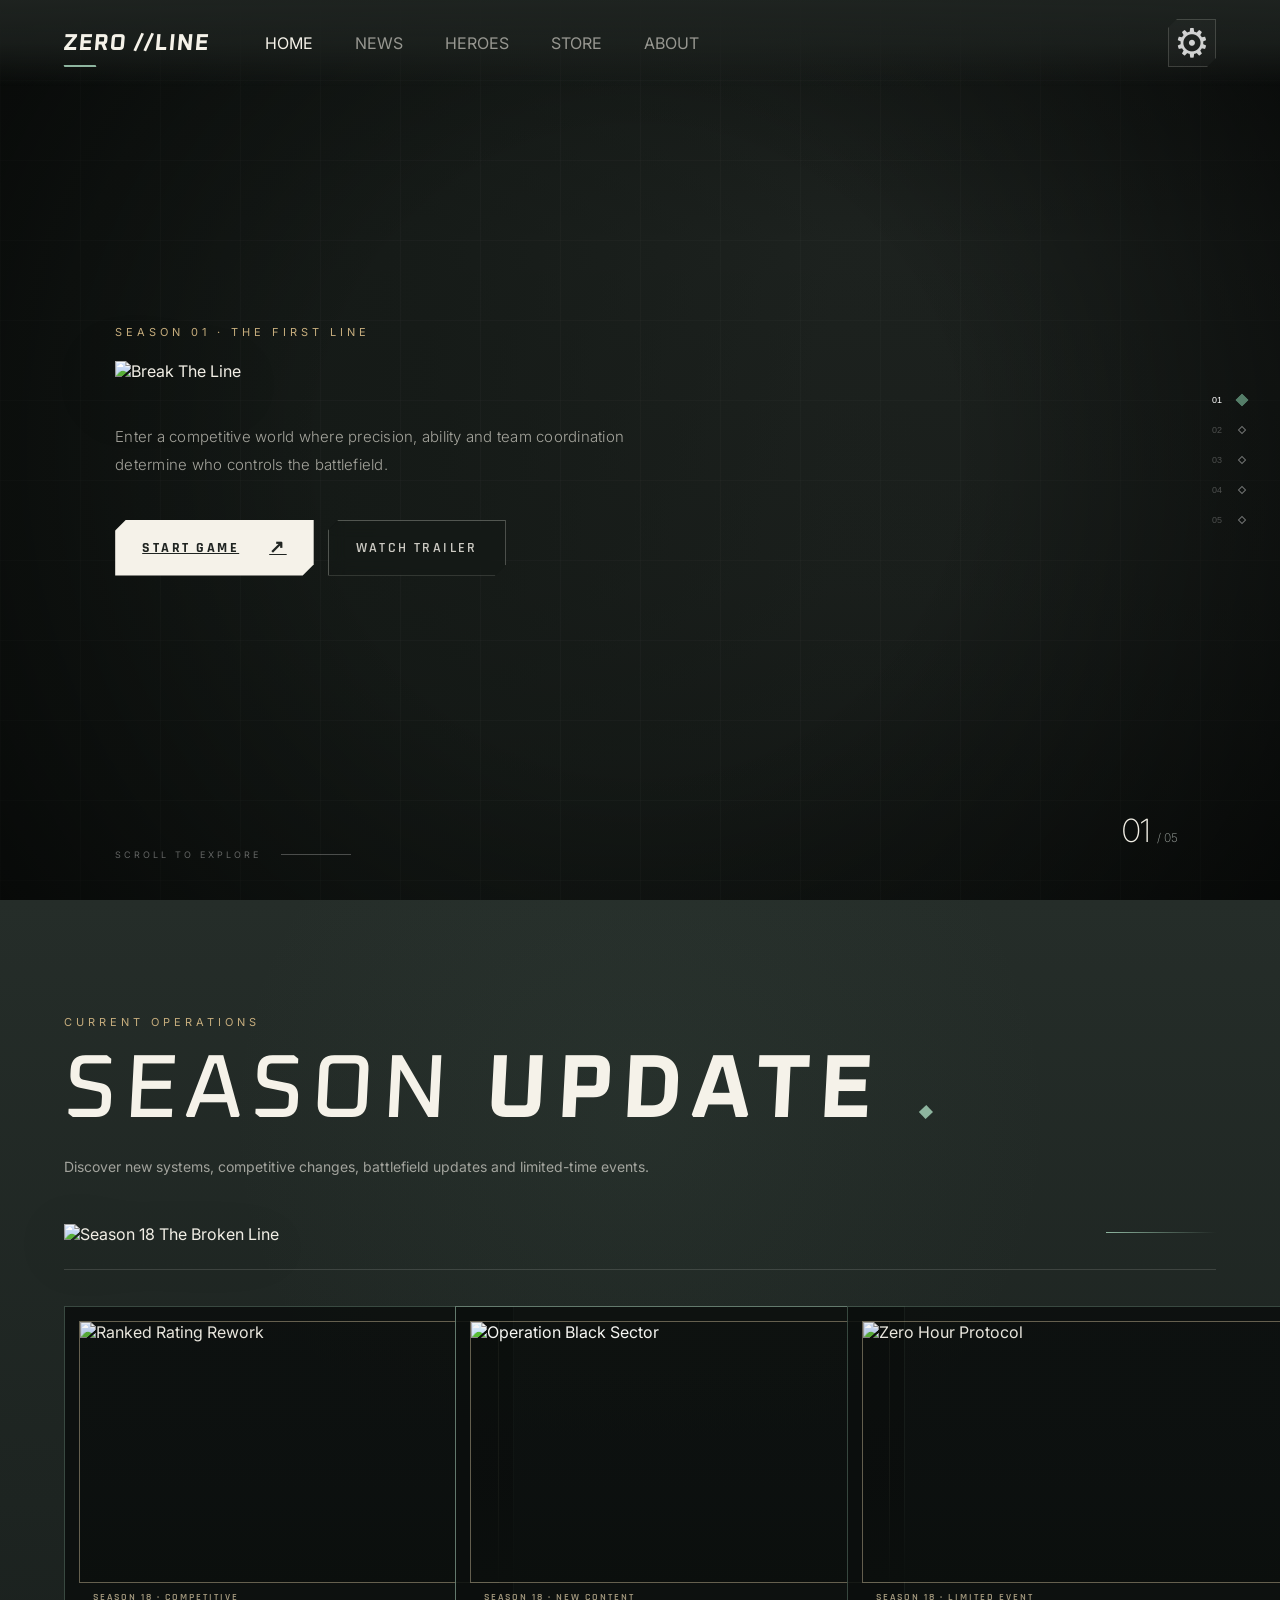
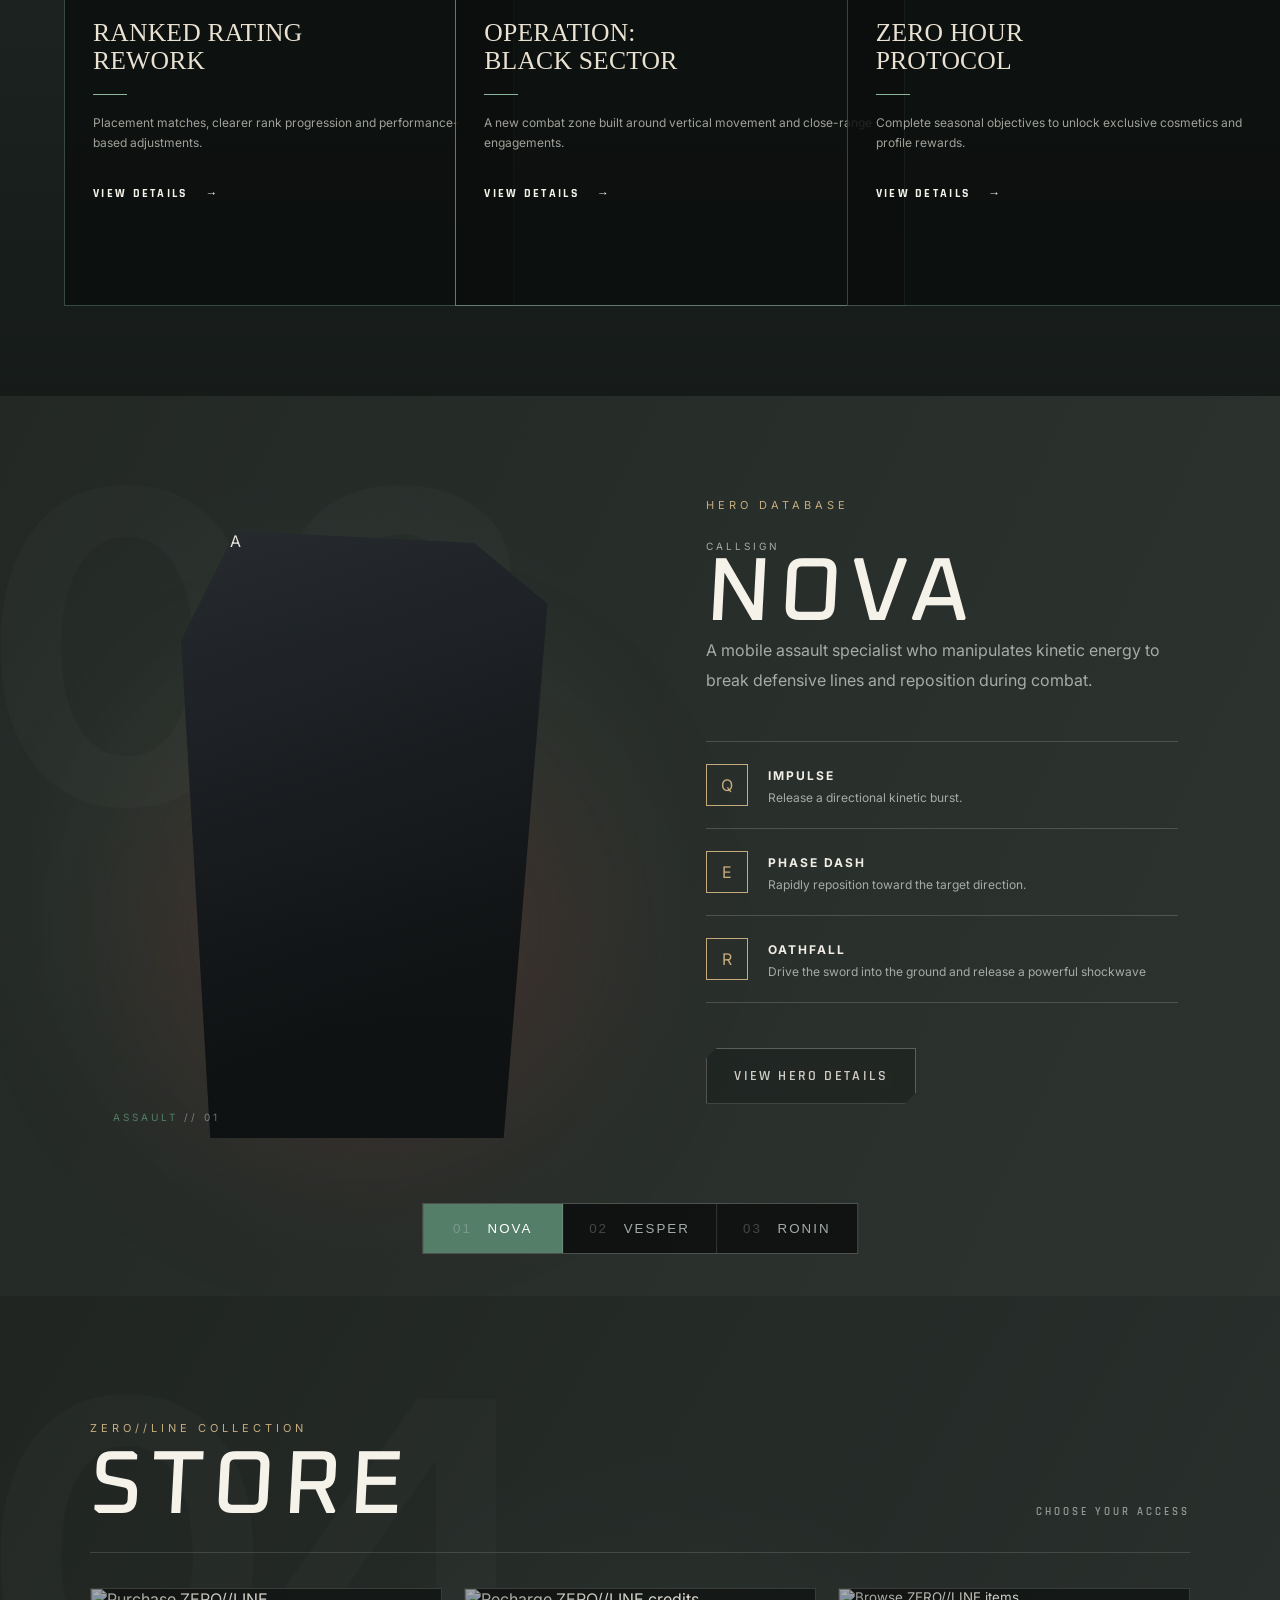
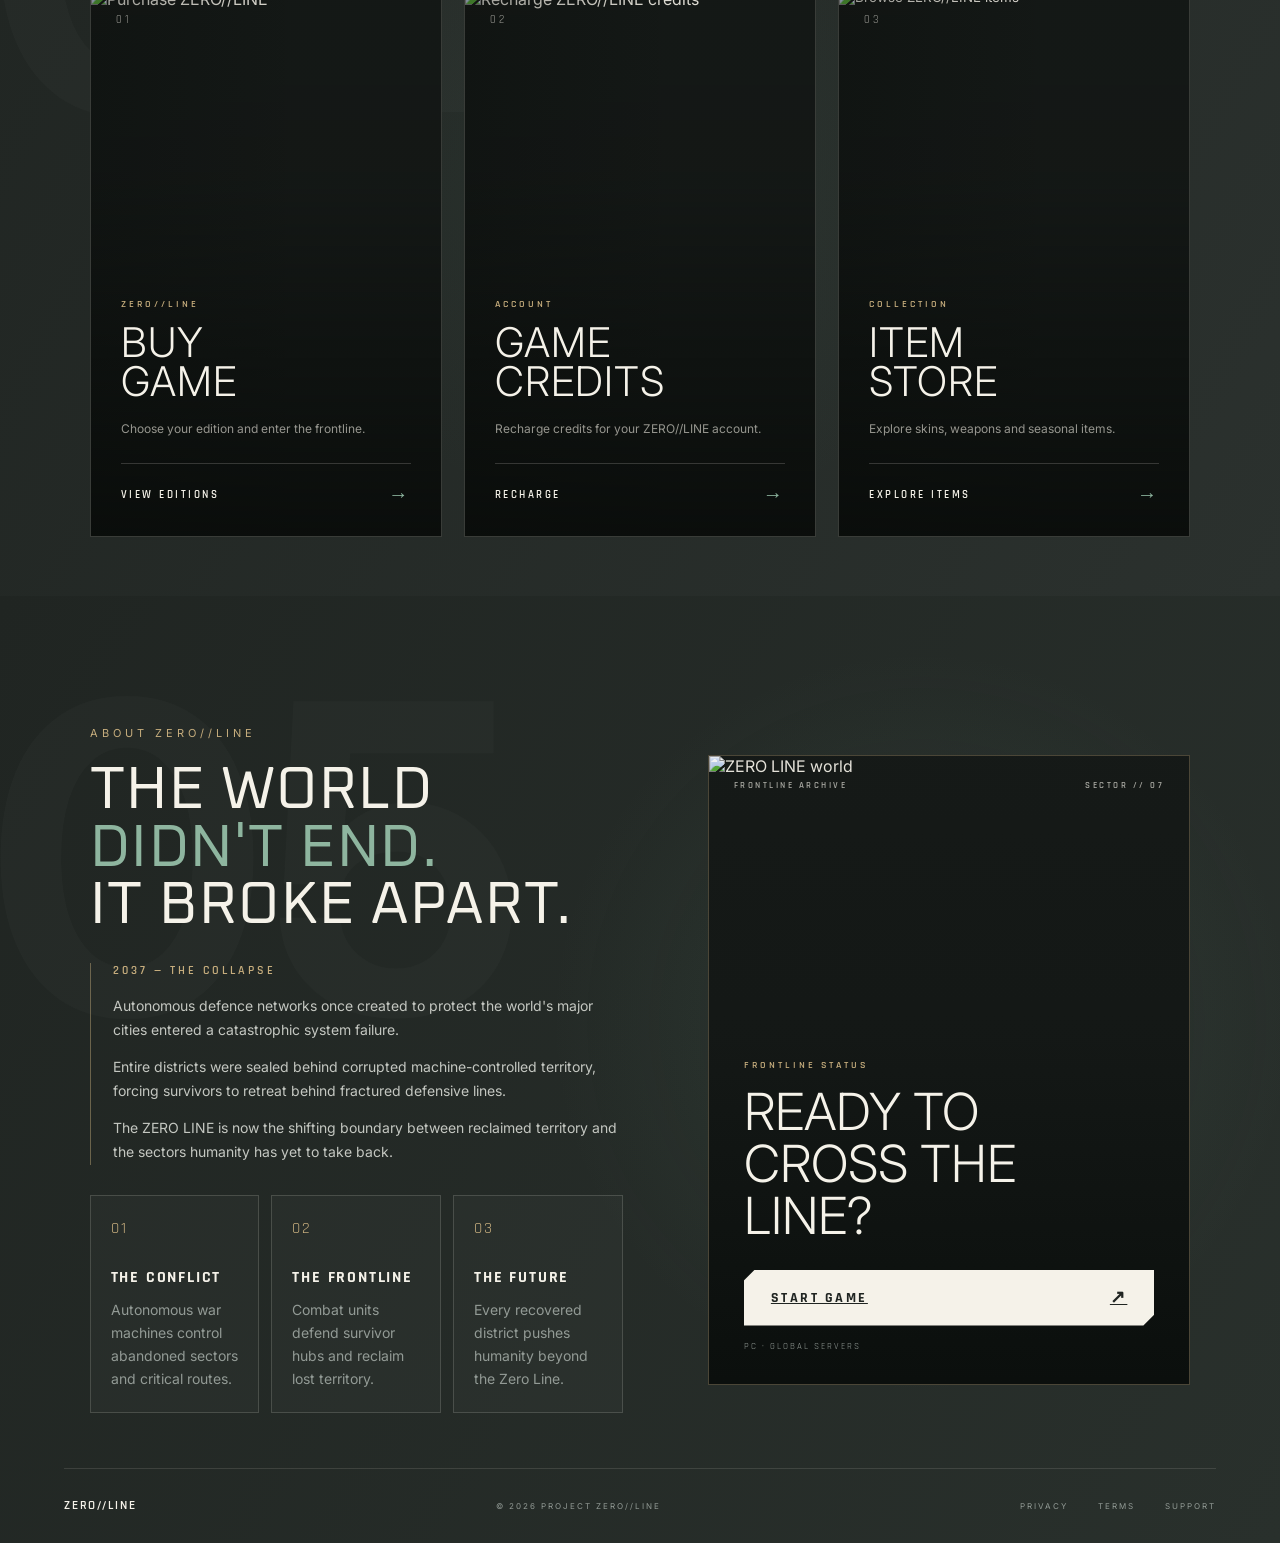
==== commit e0776606: "add cdn" ====
--- a/index.html
+++ b/index.html
@@ -68,13 +68,66 @@
             <!-- Right Actions -->
             <div class="header-actions">
 
-                <button class="icon-button">
+
+                <!-- SETTINGS -->
+
+                <button class="icon-button" type="button" aria-label="Settings">
                     ⚙
                 </button>
 
+
             </div>
 
         </div>
+        <nav class="mobile-top-nav" aria-label="Mobile primary navigation">
+
+
+            <a href="#home" class="mobile-top-link active">
+
+                <span>01</span>
+
+                HOME
+
+            </a>
+
+
+            <a href="#updates" class="mobile-top-link">
+
+                <span>02</span>
+
+                NEWS
+
+            </a>
+
+
+            <a href="#heroes" class="mobile-top-link">
+
+                <span>03</span>
+
+                HEROES
+
+            </a>
+
+
+            <a href="#store" class="mobile-top-link">
+
+                <span>04</span>
+
+                STORE
+
+            </a>
+
+
+            <a href="#about" class="mobile-top-link">
+
+                <span>05</span>
+
+                ABOUT
+
+            </a>
+
+
+        </nav>
 
     </header>
 
@@ -144,7 +197,7 @@
 
                 <div class="hero-title-wrap">
 
-                    <img src="./image/name_picture.png" alt="Break The Line" class="hero-title-art">
+                    <img src="https://ik.imagekit.io/utopia0426/ZERO-LINE/Codex%20Image%2019%20Sept%202026,%2012_04_40.png?tr=w-1200,q-90,f-auto" alt="Break The Line" class="hero-title-art">
 
                 </div>
 
@@ -237,7 +290,7 @@
 
                 <div class="season-title-block reveal">
 
-                    <img src="./image/season18-the-broken-line.png" alt="Season 18 The Broken Line"
+                    <img src="https://ik.imagekit.io/utopia0426/ZERO-LINE/season18-the-broken-line.png?tr=w-1000,q-80,f-auto" alt="Season 18 The Broken Line"
                         class="season-title-image">
 
                     <div class="season-title-line"></div>
@@ -262,7 +315,7 @@
 
                         <div class="season-card-image">
 
-                            <img src="./image/ChatGPT Image 20 Sept 2026, 02_25_30.png" alt="Ranked Rating Rework">
+                            <img src="https://ik.imagekit.io/utopia0426/ZERO-LINE/ChatGPT%20Image%2020%20Sept%202026,%2002_25_30.png?tr=w-1000,q-80,f-auto" alt="Ranked Rating Rework">
 
 
                         </div>
@@ -310,7 +363,7 @@
 
                         <div class="season-card-image">
 
-                            <img src="./image/ChatGPT Image 20 Sept 2026, 02_25_23.png" alt="Operation Black Sector">
+                            <img src="https://ik.imagekit.io/utopia0426/ZERO-LINE/ChatGPT%20Image%2020%20Sept%202026,%2002_25_23.png?tr=w-1000,q-85,f-auto" alt="Operation Black Sector">
 
 
                         </div>
@@ -358,7 +411,7 @@
 
                         <div class="season-card-image">
 
-                            <img src="./image/ChatGPT Image 20 Sept 2026, 02_31_02.png" alt="Zero Hour Protocol">
+                            <img src="https://ik.imagekit.io/utopia0426/ZERO-LINE/ChatGPT%20Image%2020%20Sept%202026,%2002_31_02.png?tr=w-1000,q-80,f-auto" alt="Zero Hour Protocol">
 
                         </div>
 
@@ -424,7 +477,7 @@
 
                     <div class="hero-display-image" id="heroImage">
 
-                        <img id="heroImagePhoto" src="./image/hero-nova.png" alt="NOVA">
+                        <img id="heroImagePhoto" src="https://ik.imagekit.io/utopia0426/ZERO-LINE/ChatGPT%20Image%2021%20Sept%202026,%2014_48_21.png?tr=w-1000,q-85,f-auto" alt="NOVA">
 
                     </div>
 
@@ -647,7 +700,7 @@
 
                     <a class="store-card reveal" id="storeGame" href="./buy-store/gamebuy.html">
 
-                        <img class="store-card-bg" src="./image/websitestore1.png" alt="Purchase ZERO//LINE">
+                        <img class="store-card-bg" src="https://ik.imagekit.io/utopia0426/ZERO-LINE/websitestore1.png?tr=w-1000,q-85,f-auto" alt="Purchase ZERO//LINE">
 
 
                         <div class="store-card-overlay"></div>
@@ -693,104 +746,103 @@
 
 
 
-                        <!-- 02 CREDITS -->
-
-                        <a class="store-card reveal" id="storeCredits" type="button" href="./buy-credits/credits.html">
-
-                            <img class="store-card-bg" src="./image/websitestore2.png"
-                                alt="Recharge ZERO//LINE credits">
-
-
-                            <div class="store-card-overlay"></div>
-
-
-                            <div class="store-card-number">
-                                02
+                    <!-- 02 CREDITS -->
+
+                    <a class="store-card reveal" id="storeCredits" type="button" href="./buy-credits/credits.html">
+
+                        <img class="store-card-bg" src="https://ik.imagekit.io/utopia0426/ZERO-LINE/websitestore2.png?tr=w-1000,q-85,f-auto" alt="Recharge ZERO//LINE credits">
+
+
+                        <div class="store-card-overlay"></div>
+
+
+                        <div class="store-card-number">
+                            02
+                        </div>
+
+
+                        <div class="store-card-content">
+
+                            <span class="store-card-category">
+                                ACCOUNT
+                            </span>
+
+                            <h3>
+                                GAME
+                                <br>
+                                CREDITS
+                            </h3>
+
+                            <p>
+                                Recharge credits for your ZERO//LINE account.
+                            </p>
+
+
+                            <div class="store-card-action">
+
+                                <span>
+                                    RECHARGE
+                                </span>
+
+                                <span class="store-arrow">
+                                    →
+                                </span>
+
                             </div>
 
-
-                            <div class="store-card-content">
-
-                                <span class="store-card-category">
-                                    ACCOUNT
+                        </div>
+
+                    </a>
+
+
+
+                    <!-- 03 ITEM STORE -->
+
+                    <button class="store-card reveal" id="storeItems" type="button">
+
+                        <img class="store-card-bg" src="https://ik.imagekit.io/utopia0426/ZERO-LINE/websitestore3.png?tr=w-1000,q-85,f-auto" alt="Browse ZERO//LINE items">
+
+
+                        <div class="store-card-overlay"></div>
+
+
+                        <div class="store-card-number">
+                            03
+                        </div>
+
+
+                        <div class="store-card-content">
+
+                            <span class="store-card-category">
+                                COLLECTION
+                            </span>
+
+                            <h3>
+                                ITEM
+                                <br>
+                                STORE
+                            </h3>
+
+                            <p>
+                                Explore skins, weapons and seasonal items.
+                            </p>
+
+
+                            <div class="store-card-action">
+
+                                <span>
+                                    EXPLORE ITEMS
                                 </span>
 
-                                <h3>
-                                    GAME
-                                    <br>
-                                    CREDITS
-                                </h3>
-
-                                <p>
-                                    Recharge credits for your ZERO//LINE account.
-                                </p>
-
-
-                                <div class="store-card-action">
-
-                                    <span>
-                                        RECHARGE
-                                    </span>
-
-                                    <span class="store-arrow">
-                                        →
-                                    </span>
-
-                                </div>
+                                <span class="store-arrow">
+                                    →
+                                </span>
 
                             </div>
 
-                        </a>
-
-
-
-                        <!-- 03 ITEM STORE -->
-
-                        <button class="store-card reveal" id="storeItems" type="button">
-
-                            <img class="store-card-bg" src="./image/websitestore3.png" alt="Browse ZERO//LINE items">
-
-
-                            <div class="store-card-overlay"></div>
-
-
-                            <div class="store-card-number">
-                                03
-                            </div>
-
-
-                            <div class="store-card-content">
-
-                                <span class="store-card-category">
-                                    COLLECTION
-                                </span>
-
-                                <h3>
-                                    ITEM
-                                    <br>
-                                    STORE
-                                </h3>
-
-                                <p>
-                                    Explore skins, weapons and seasonal items.
-                                </p>
-
-
-                                <div class="store-card-action">
-
-                                    <span>
-                                        EXPLORE ITEMS
-                                    </span>
-
-                                    <span class="store-arrow">
-                                        →
-                                    </span>
-
-                                </div>
-
-                            </div>
-
-                        </button>
+                        </div>
+
+                    </button>
 
                 </div>
 
@@ -955,7 +1007,7 @@
                 <div class="about-visual reveal">
 
 
-                    <img src="./image/websiteabout.png" alt="ZERO LINE world" class="about-world-image">
+                    <img src="https://ik.imagekit.io/utopia0426/ZERO-LINE/websiteabout.png?tr=w-1000,q-85,f-auto" alt="ZERO LINE world" class="about-world-image">
 
 
                     <div class="about-image-overlay"></div>
--- a/mainpage.css
+++ b/mainpage.css
@@ -628,7 +628,7 @@
             rgba(9, 12, 10, 0.65)
         ),
 
-        url("./image/mainpage.png");
+        url("https://ik.imagekit.io/utopia0426/ZERO-LINE/zero-line-lobby-sage-v1.png?tr=w-1600,q-80,f-auto");
 
     background-size:
         cover;
@@ -664,7 +664,7 @@
     */
 
     background-image:
-        url("./images/home-hero.jpg");
+        url("https://ik.imagekit.io/utopia0426/ZERO-LINE/zero-line-lobby-sage-v1.png?tr=w-1600,q-80,f-auto");
 
     background-size:
         cover;
@@ -699,7 +699,7 @@
     inset: 0;
 
     background-image:
-        url("./images/home-hero.jpg");
+        url("https://ik.imagekit.io/utopia0426/ZERO-LINE/zero-line-lobby-sage-v1.png?tr=w-1600,q-80,f-auto");
 
     background-size:
         cover;
@@ -729,7 +729,7 @@
     inset: 0;
 
     background-image:
-        url("./image/mainpage.png");
+        url("https://ik.imagekit.io/utopia0426/ZERO-LINE/zero-line-lobby-sage-v1.png?tr=w-1600,q-80,f-auto");
 
     background-size:
         cover;
@@ -2107,6 +2107,20 @@
 
     }
 
+     .season-card {
+        width: 100%;
+        max-width: 100%;
+
+        height: auto;
+        min-height: 560px;
+    }
+
+    .season-card-image {
+        width: calc(100% - 28px);
+        max-width: calc(100% - 28px);
+    }
+
+
 
     .season-title-block {
 
@@ -2142,6 +2156,84 @@
 
 }
 
+
+@media(max-width: 600px) {
+
+    .season-card {
+        min-height: 520px;
+    }
+
+
+    .season-card-image {
+        margin:
+            10px 10px 0;
+
+        width:
+            calc(100% - 20px);
+
+        max-width:
+            calc(100% - 20px);
+    }
+
+
+    .season-card-content {
+        padding:
+            8px 20px 24px;
+    }
+
+
+    .season-card-content h3 {
+        font-size:
+            25px;
+    }
+
+
+    .season-card-content p {
+        font-size:
+            11px;
+
+        line-height:
+            1.65;
+    }
+
+}
+
+@media(max-width: 600px) {
+
+    .hero-content {
+        /* Balance the taller action area without lifting the heading. */
+        padding-top: clamp(38px, 7.3svh, 70px);
+    }
+
+    .hero-buttons {
+        flex-direction: column;
+
+        align-items: stretch;
+
+        gap: 24px;
+
+        width: min(
+            240px,
+            100%
+        );
+
+        margin-top:
+            clamp(48px, 8.4svh, 80px);
+    }
+
+
+    .hero-buttons .play-button,
+    .hero-buttons .secondary-button {
+        width: 100%;
+
+        min-width: 0;
+
+        min-height: 44px;
+
+        padding: 0 22px;
+    }
+
+}
 
 /* =========================================================
    PAGE 03 — HERO SHOWCASE
@@ -4655,4 +4747,95 @@
 
     }
 
-}+}
+
+@media(max-width: 600px) {
+
+    .header-inner {
+        height:
+            72px;
+
+        padding:
+            0 18px;
+    }
+
+
+    .game-logo {
+        font-size:
+            18px;
+
+        gap:
+            5px;
+    }
+
+
+    .header-actions {
+        gap:
+            8px;
+    }
+
+
+    .icon-button {
+        width:
+            42px;
+
+        height:
+            42px;
+    }
+
+
+    .icon-button {
+        font-size:
+            27px;
+    }
+
+}
+
+/* Mobile navigation stays visible and scrolls horizontally. */
+.mobile-top-nav { display: none; }
+.section { scroll-margin-top: var(--header-height, 86px); }
+
+@media (max-width: 1000px) {
+    .site-header { background: rgba(24, 29, 26, .96); }
+    .mobile-top-nav {
+        display: flex;
+        width: 100%;
+        gap: 4px;
+        padding: 0 18px;
+        overflow-x: auto;
+        overscroll-behavior-x: contain;
+        scrollbar-width: thin;
+        scrollbar-color: var(--brand-green-light) transparent;
+        border-top: 1px solid rgba(241, 238, 229, .08);
+        border-bottom: 1px solid var(--border);
+    }
+    .mobile-top-link {
+        position: relative;
+        display: flex;
+        align-items: center;
+        justify-content: center;
+        gap: 8px;
+        flex: 0 0 auto;
+        min-height: 48px;
+        padding: 0 18px;
+        color: var(--text-soft, #b9c3b9);
+        font: 600 13px "Rajdhani", sans-serif;
+        letter-spacing: 1.4px;
+        white-space: nowrap;
+        text-decoration: none;
+        transition: color .18s, background .18s;
+    }
+    .mobile-top-link span { color: var(--gold); font-size: 10px; }
+    .mobile-top-link.active { color: var(--text-bright); background: rgba(130, 167, 141, .1); }
+    .mobile-top-link.active::after {
+        content: "";
+        position: absolute;
+        bottom: 0;
+        left: 16px;
+        right: 16px;
+        height: 2px;
+        background: var(--brand-green-light);
+    }
+    .mobile-top-link:focus-visible { outline: 2px solid var(--brand-green-light); outline-offset: -3px; }
+}
+@media (prefers-reduced-motion: reduce) { html { scroll-behavior: auto; } }
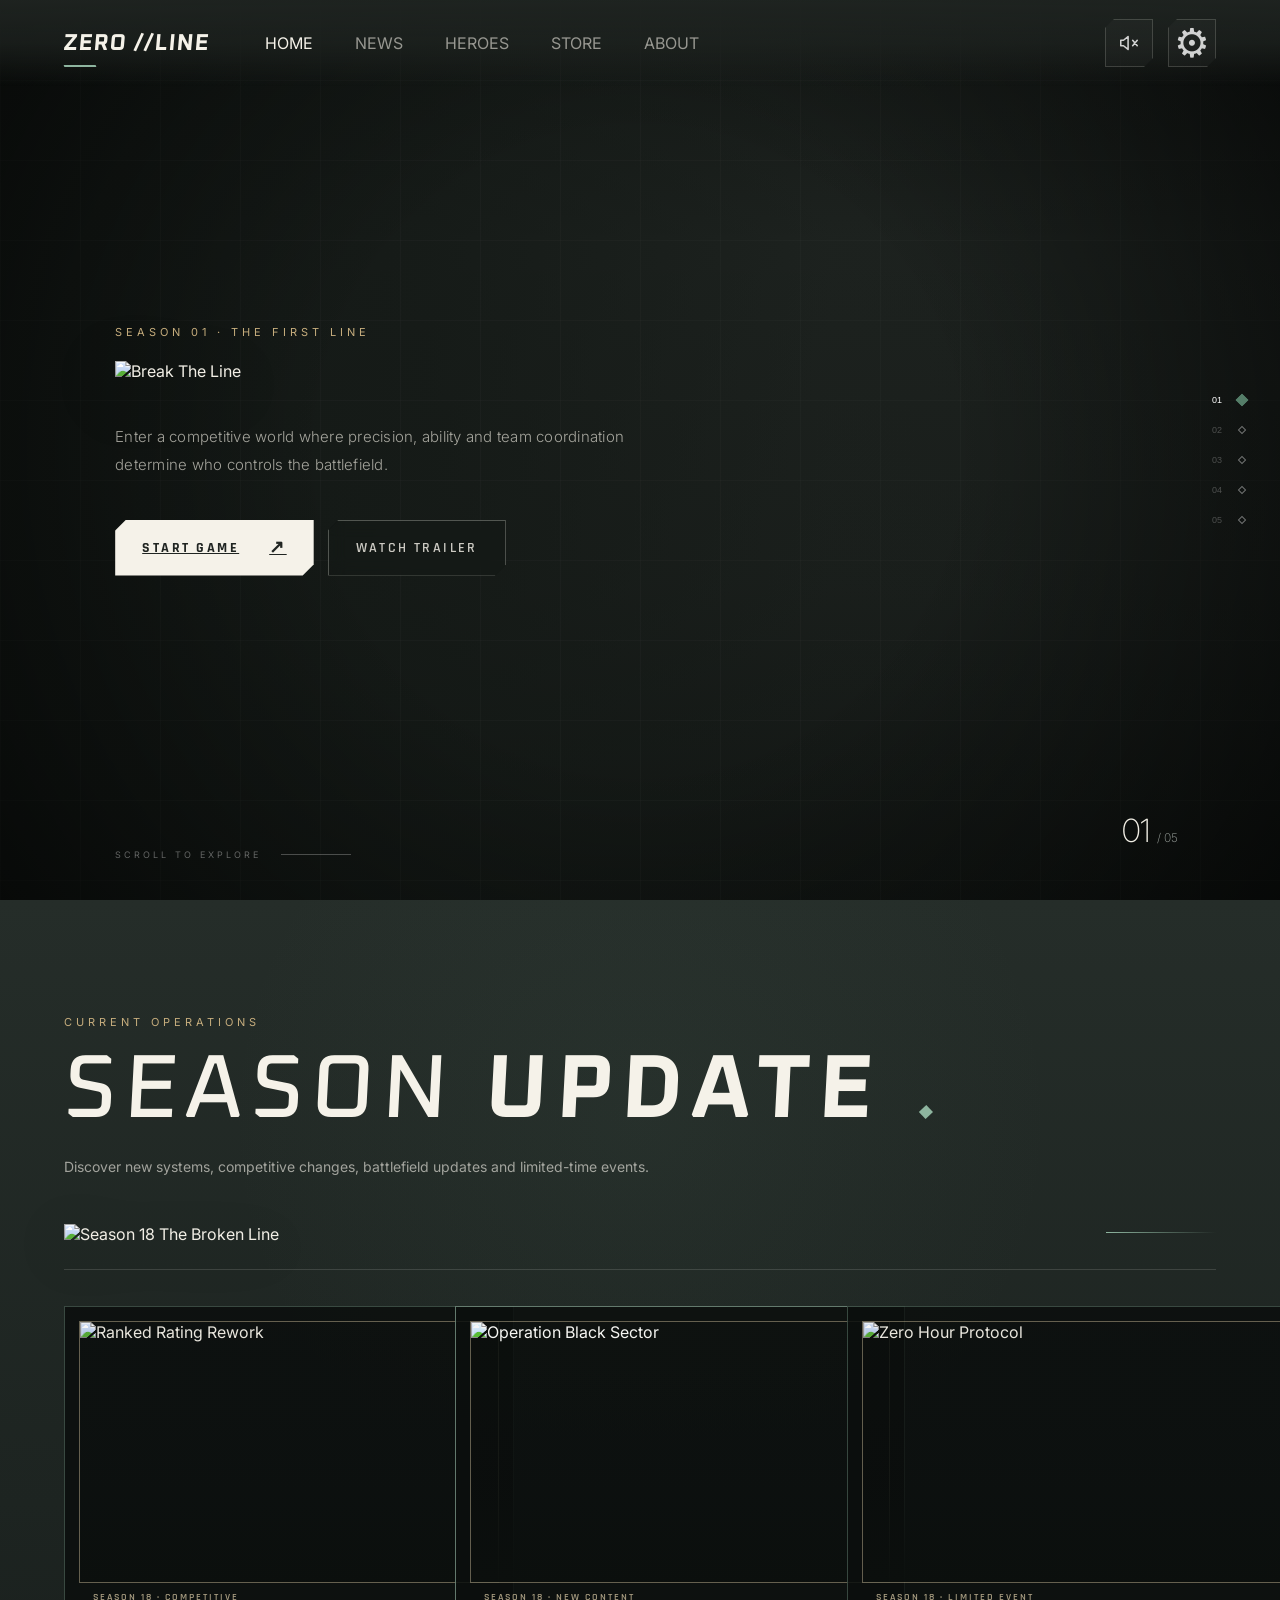
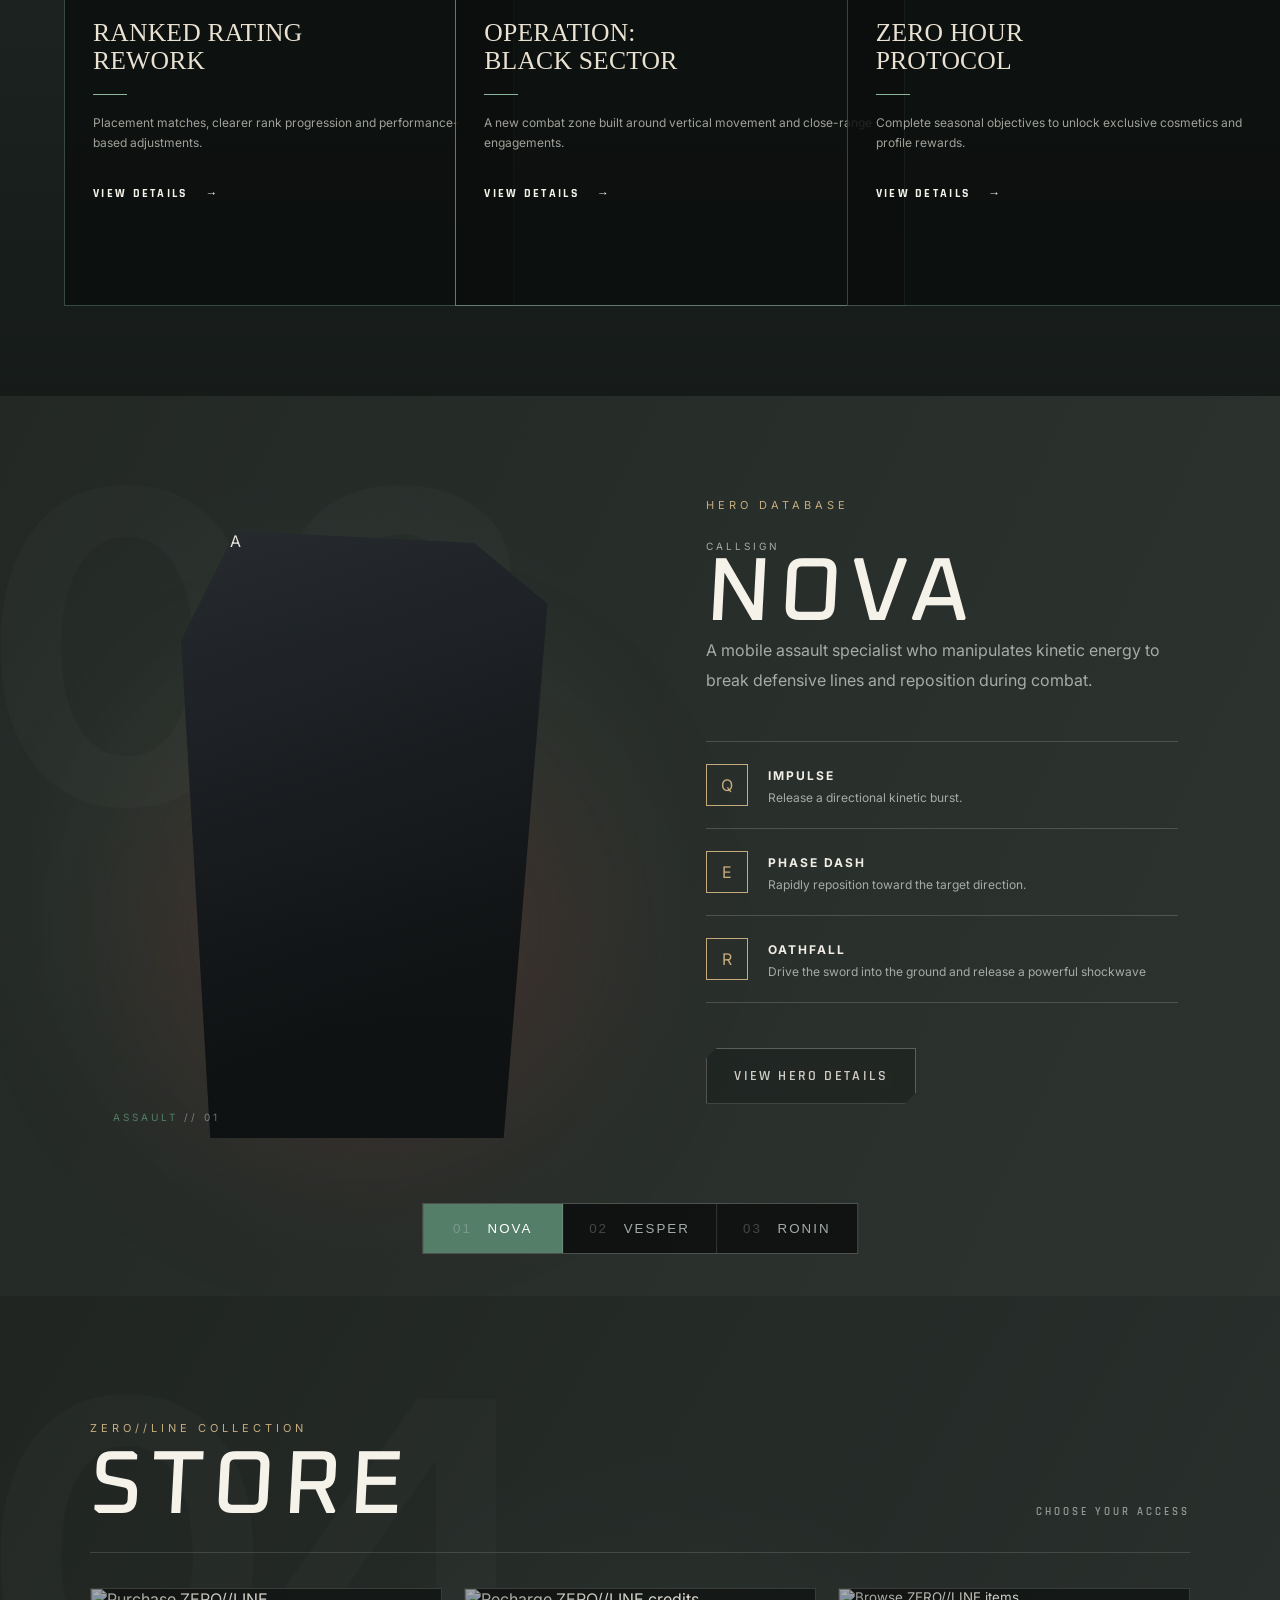
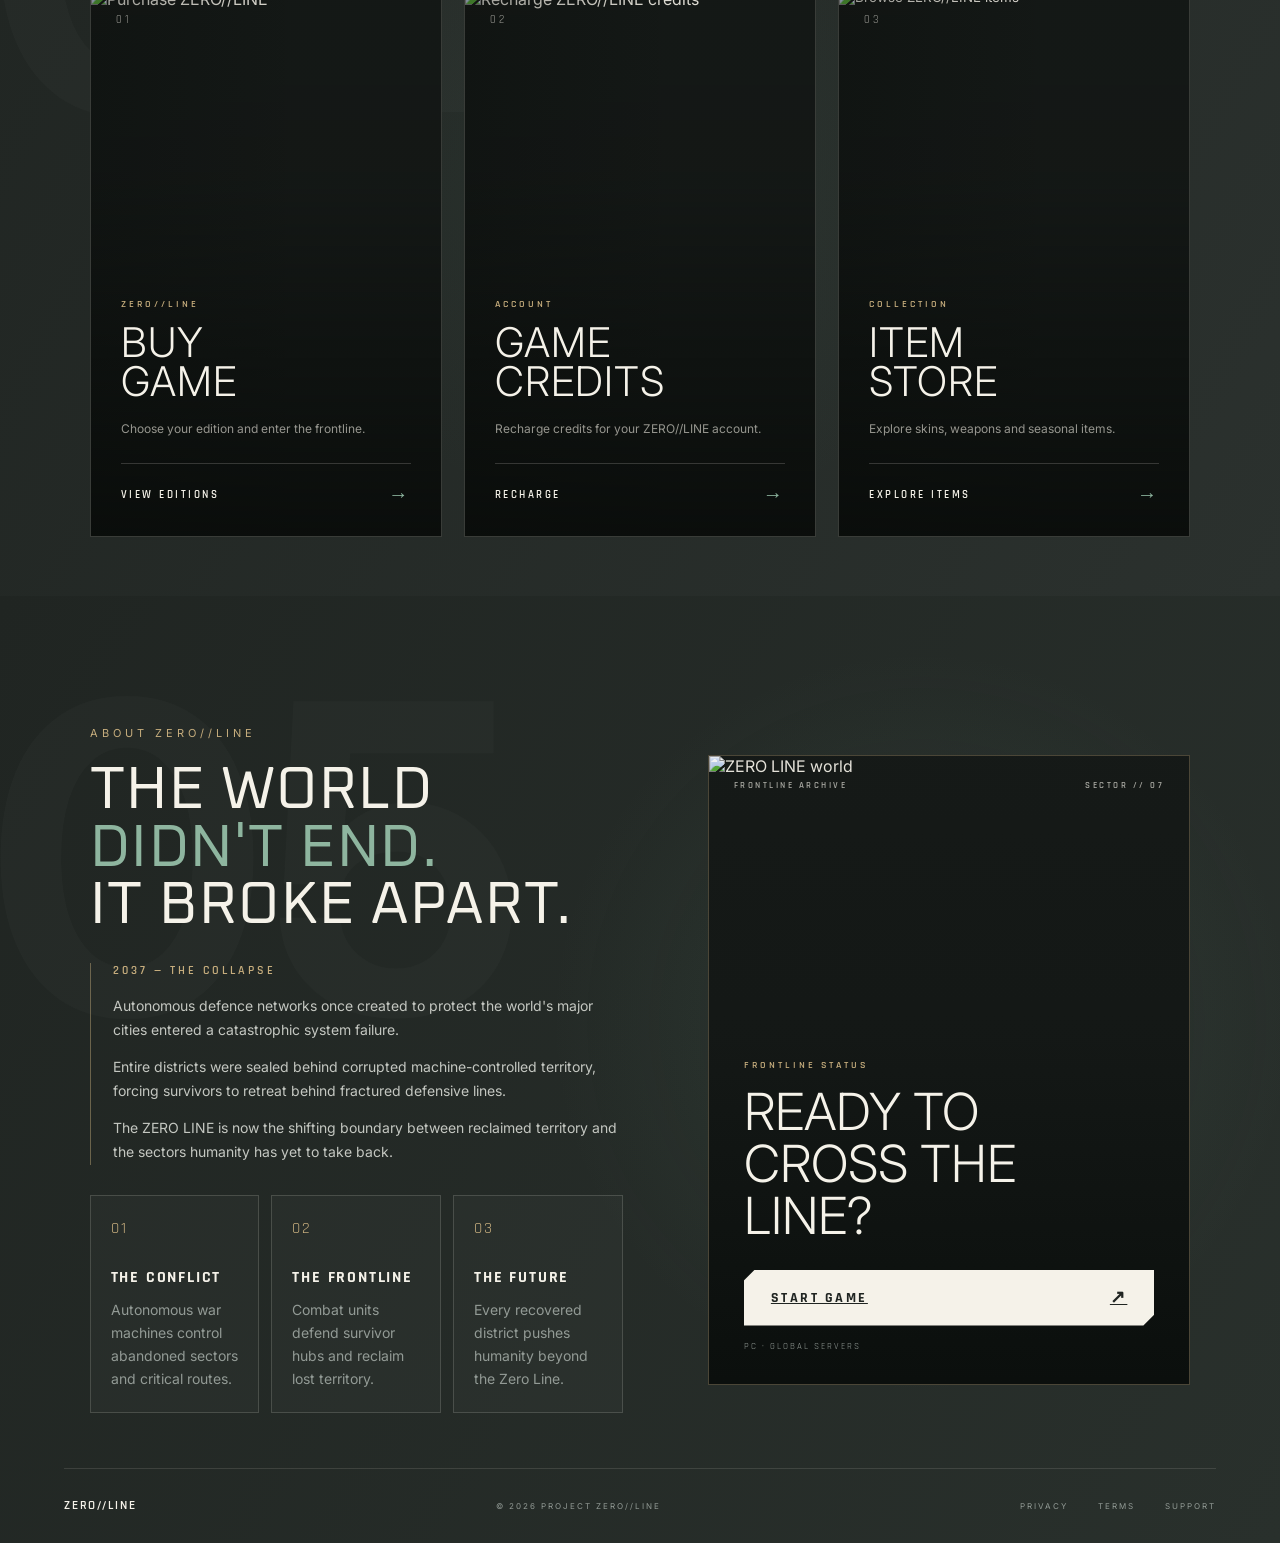
==== commit ae2b4b52: "add new music" ====
--- a/index.html
+++ b/index.html
@@ -69,6 +69,14 @@
             <div class="header-actions">
 
 
+                <button class="icon-button music-toggle music-toggle-desktop" type="button" aria-label="Background music" aria-pressed="false" aria-controls="backgroundMusic" title="Play background music">
+                    <svg viewBox="0 0 24 24" width="22" height="22" fill="none" stroke="currentColor" stroke-width="1.7" stroke-linecap="round" stroke-linejoin="round" aria-hidden="true">
+                        <path d="M11 5 6 9H3v6h3l5 4V5Z" />
+                        <g class="music-waves"><path d="M15 8a6 6 0 0 1 0 8M18 5a10 10 0 0 1 0 14" /></g>
+                        <path class="music-muted" d="m16 9 5 6m0-6-5 6" />
+                    </svg>
+                </button>
+
                 <!-- SETTINGS -->
 
                 <button class="icon-button" type="button" aria-label="Settings">
@@ -79,6 +87,7 @@
             </div>
 
         </div>
+        <div class="mobile-nav-row">
         <nav class="mobile-top-nav" aria-label="Mobile primary navigation">
 
 
@@ -128,8 +137,17 @@
 
 
         </nav>
-
+        <button class="icon-button music-toggle music-toggle-mobile" type="button" aria-label="Background music" aria-pressed="false" aria-controls="backgroundMusic" title="Play background music">
+                    <svg viewBox="0 0 24 24" width="22" height="22" fill="none" stroke="currentColor" stroke-width="1.7" stroke-linecap="round" stroke-linejoin="round" aria-hidden="true">
+                        <path d="M11 5 6 9H3v6h3l5 4V5Z" />
+                        <g class="music-waves"><path d="M15 8a6 6 0 0 1 0 8M18 5a10 10 0 0 1 0 14" /></g>
+                        <path class="music-muted" d="m16 9 5 6m0-6-5 6" />
+                    </svg>
+                </button>
+        </div>
     </header>
+    <audio id="backgroundMusic" src="./audio/the_mountain-universe-epic-142310.mp3" preload="none" loop></audio>
+    <span id="musicStatus" class="visually-hidden" role="status"></span>
 
 
     <!-- =========================
--- a/mainpage.css
+++ b/mainpage.css
@@ -4839,3 +4839,22 @@
     .mobile-top-link:focus-visible { outline: 2px solid var(--brand-green-light); outline-offset: -3px; }
 }
 @media (prefers-reduced-motion: reduce) { html { scroll-behavior: auto; } }
+
+/* Background music: quiet by default, with a persistent mobile control. */
+.mobile-nav-row { display: none; }
+.music-toggle { display: inline-flex; align-items: center; justify-content: center; flex-shrink: 0; }
+.music-toggle svg { width: 22px; height: 22px; }
+.music-toggle .music-waves { display: none; }
+.music-toggle[aria-pressed="true"] .music-waves { display: inline; }
+.music-toggle[aria-pressed="true"] .music-muted { display: none; }
+.music-toggle[aria-pressed="true"] { color: var(--brand-green-light); background: rgba(142,181,159,.14); border-color: var(--brand-green-light); }
+.music-toggle:hover { color: var(--text-bright); background: rgba(142,181,159,.2); }
+.music-toggle:focus-visible { outline: 2px solid var(--brand-green-light); outline-offset: -5px; }
+.music-toggle[aria-busy="true"] { opacity: .65; }
+.visually-hidden { position: absolute; width: 1px; height: 1px; padding: 0; margin: -1px; overflow: hidden; clip-path: inset(50%); white-space: nowrap; border: 0; }
+@media (max-width: 1000px) {
+    .music-toggle-desktop { display: none; }
+    .mobile-nav-row { display: flex; align-items: stretch; border-top: 1px solid rgba(241,238,229,.08); border-bottom: 1px solid var(--border); }
+    .mobile-nav-row .mobile-top-nav { flex: 1; min-width: 0; width: auto; border: 0; padding-right: 8px; }
+    .music-toggle-mobile { width: 52px; height: auto; min-height: 48px; border: 0; border-left: 1px solid var(--border); clip-path: none; background: rgba(24,29,26,.98); }
+}
